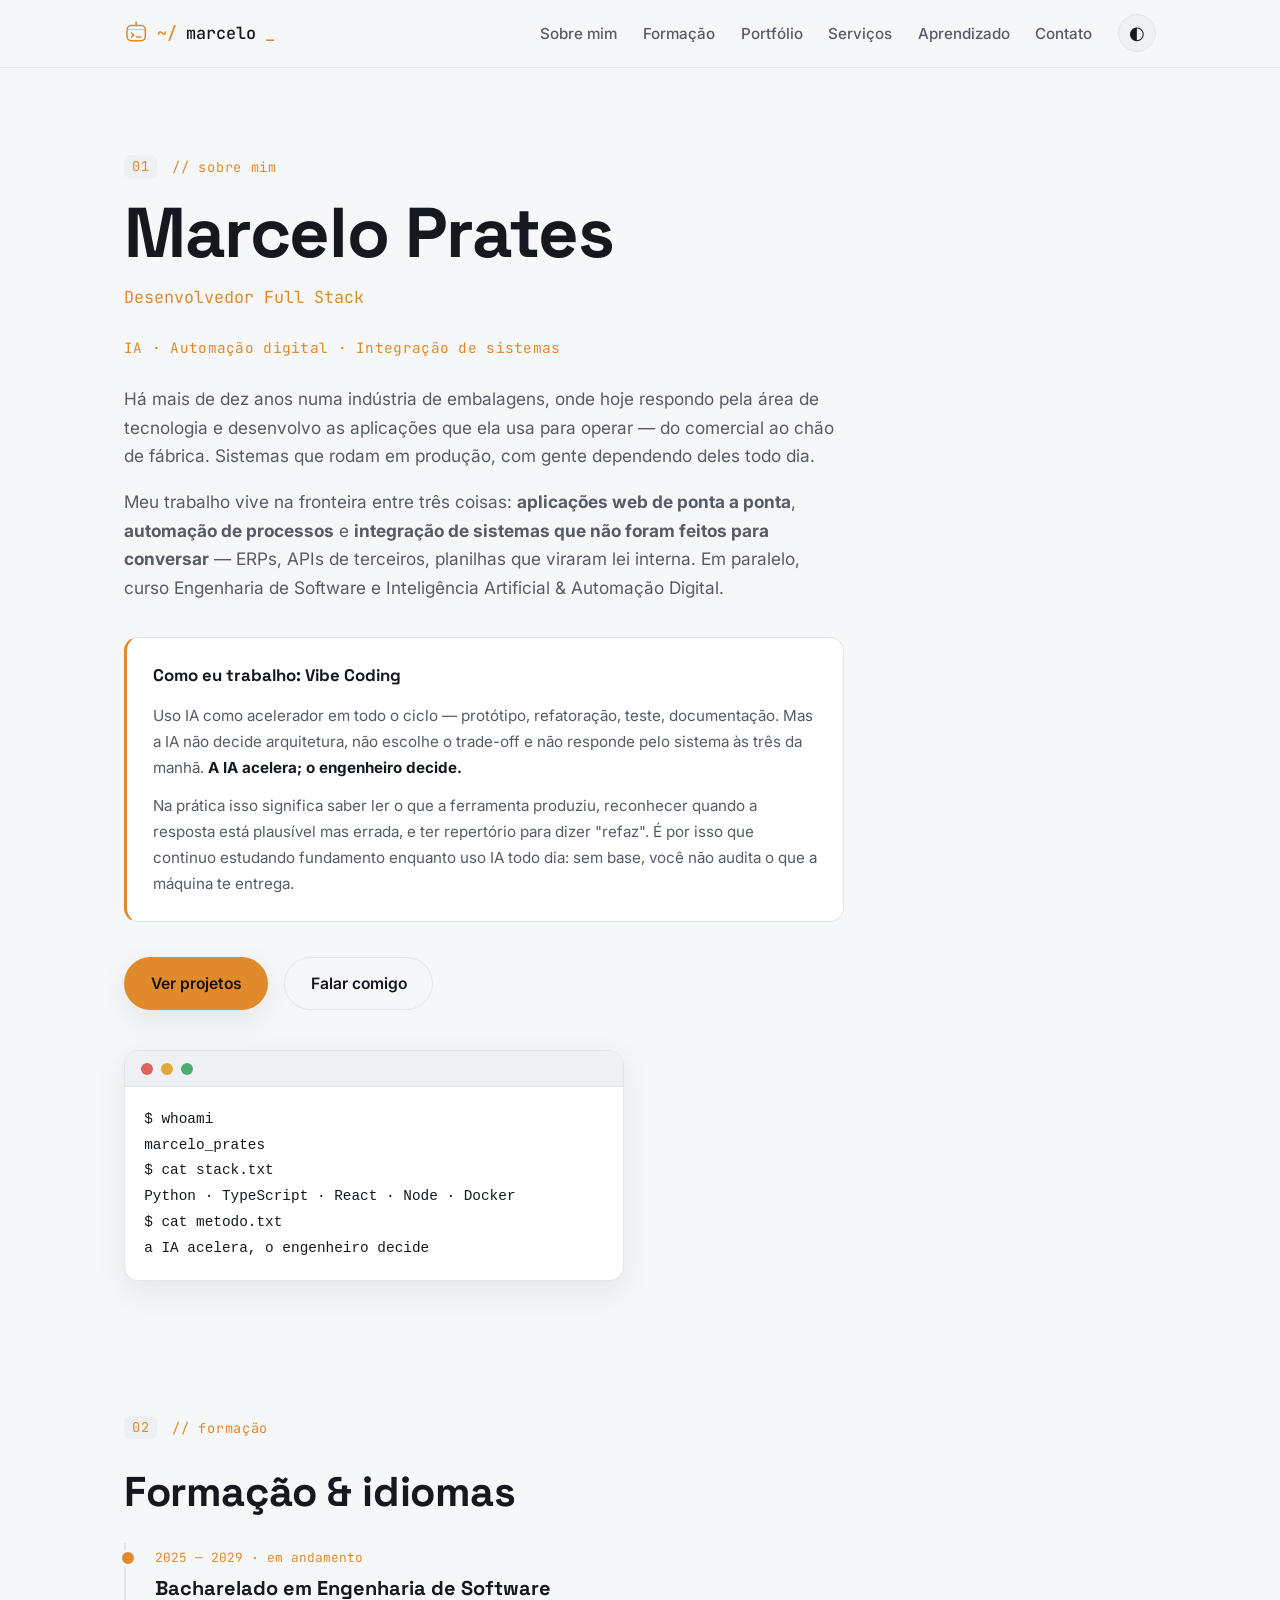
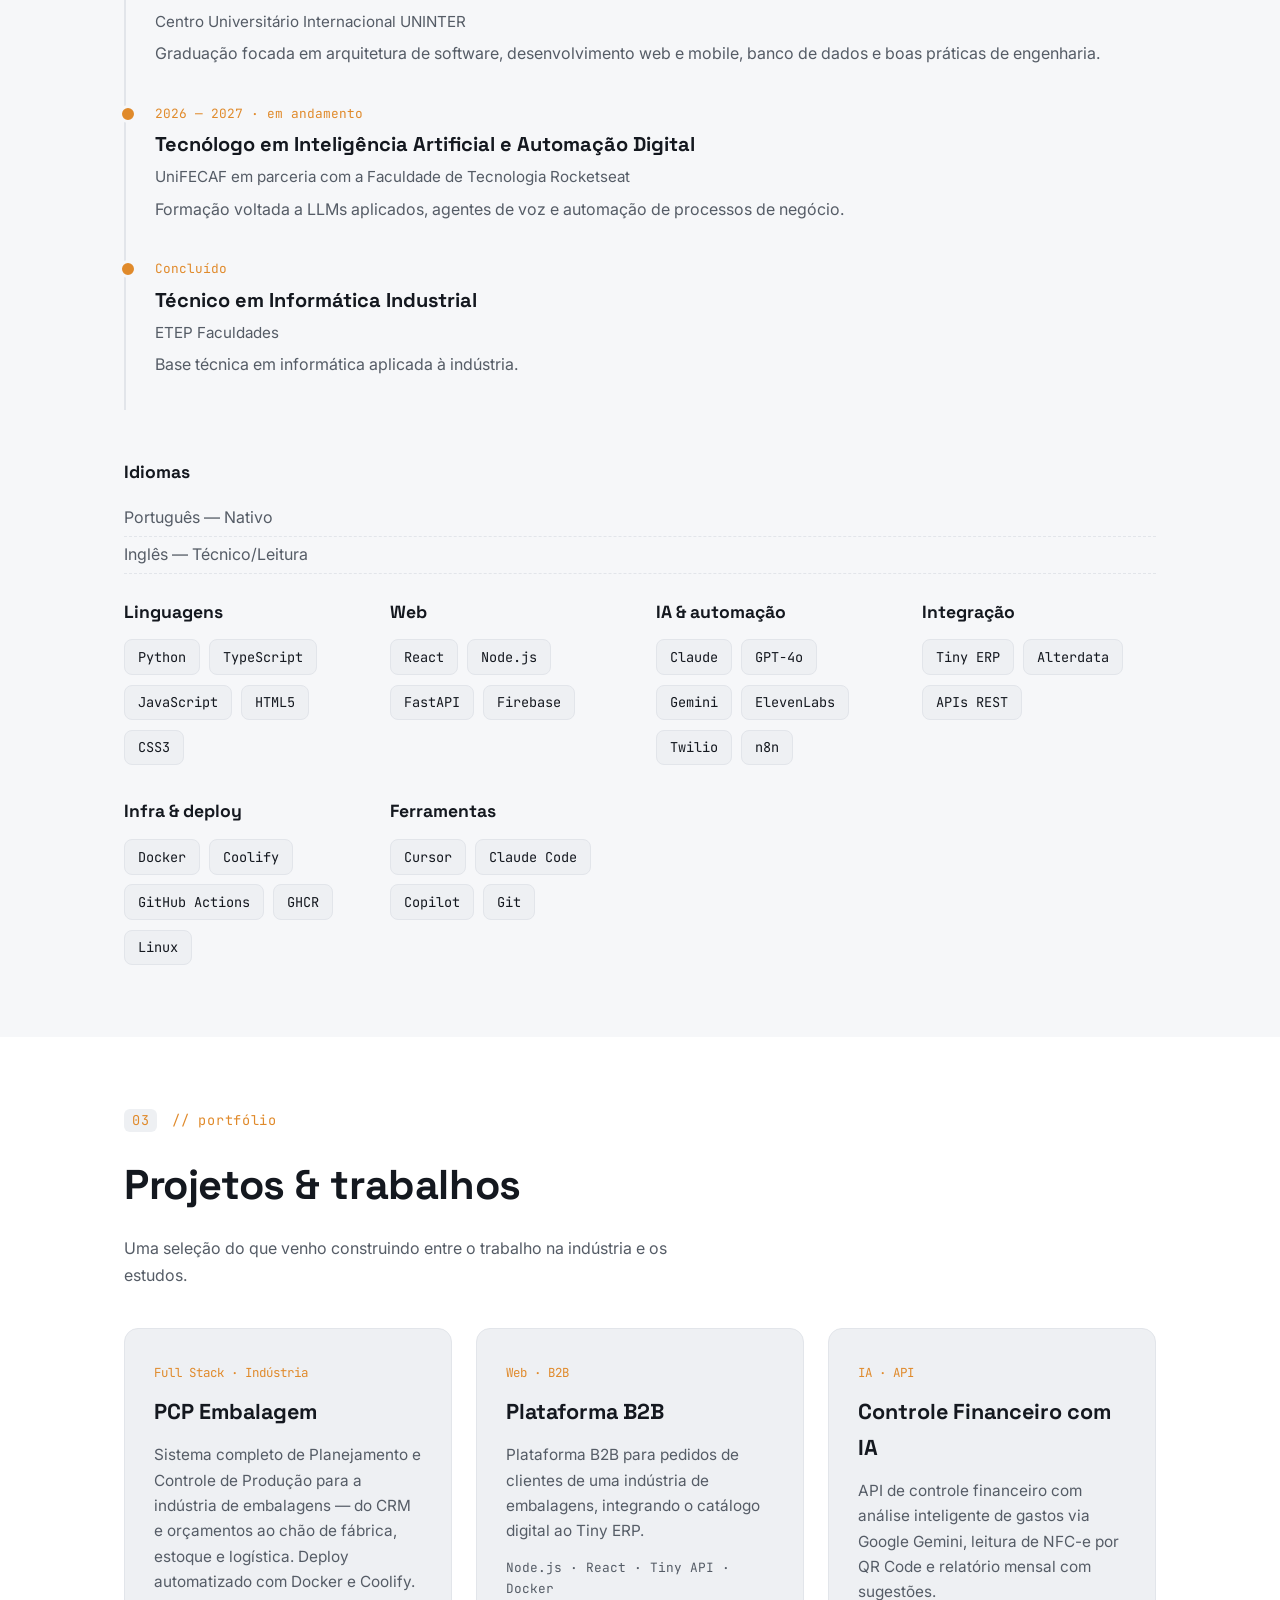
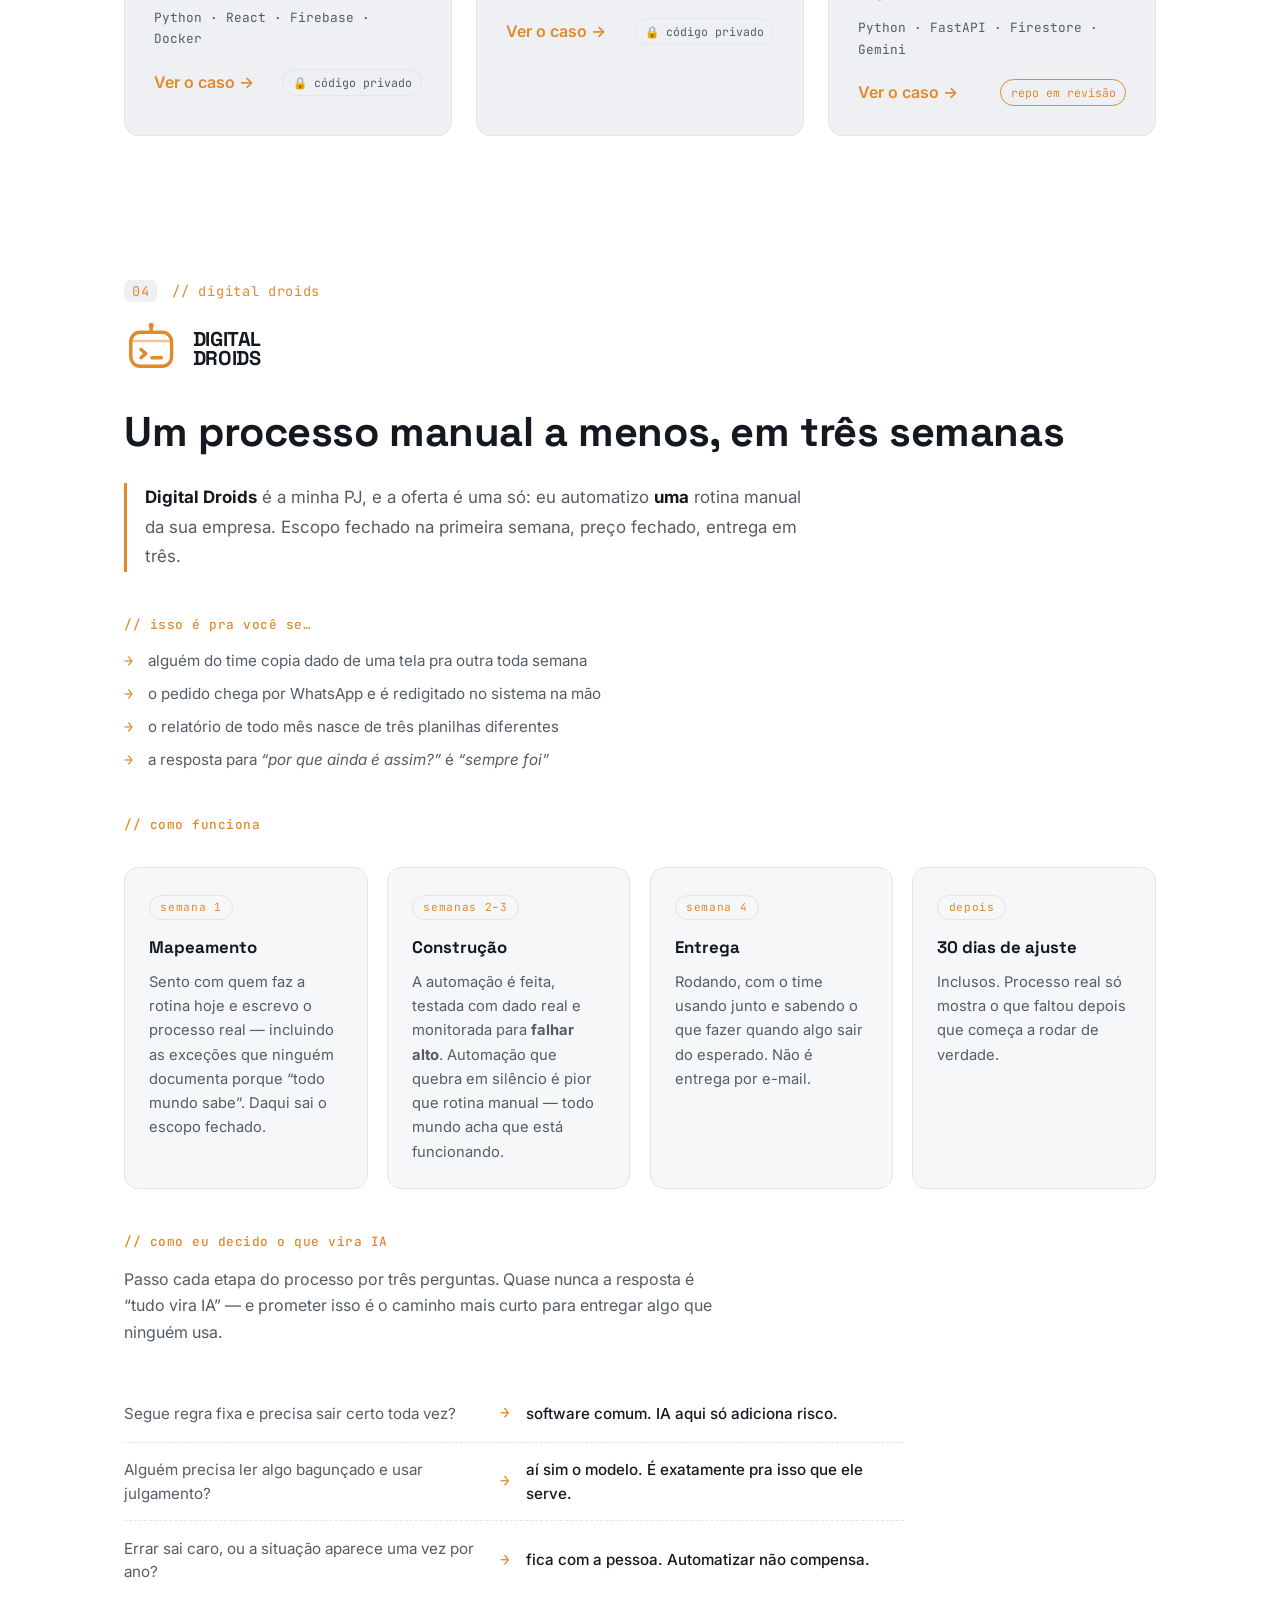
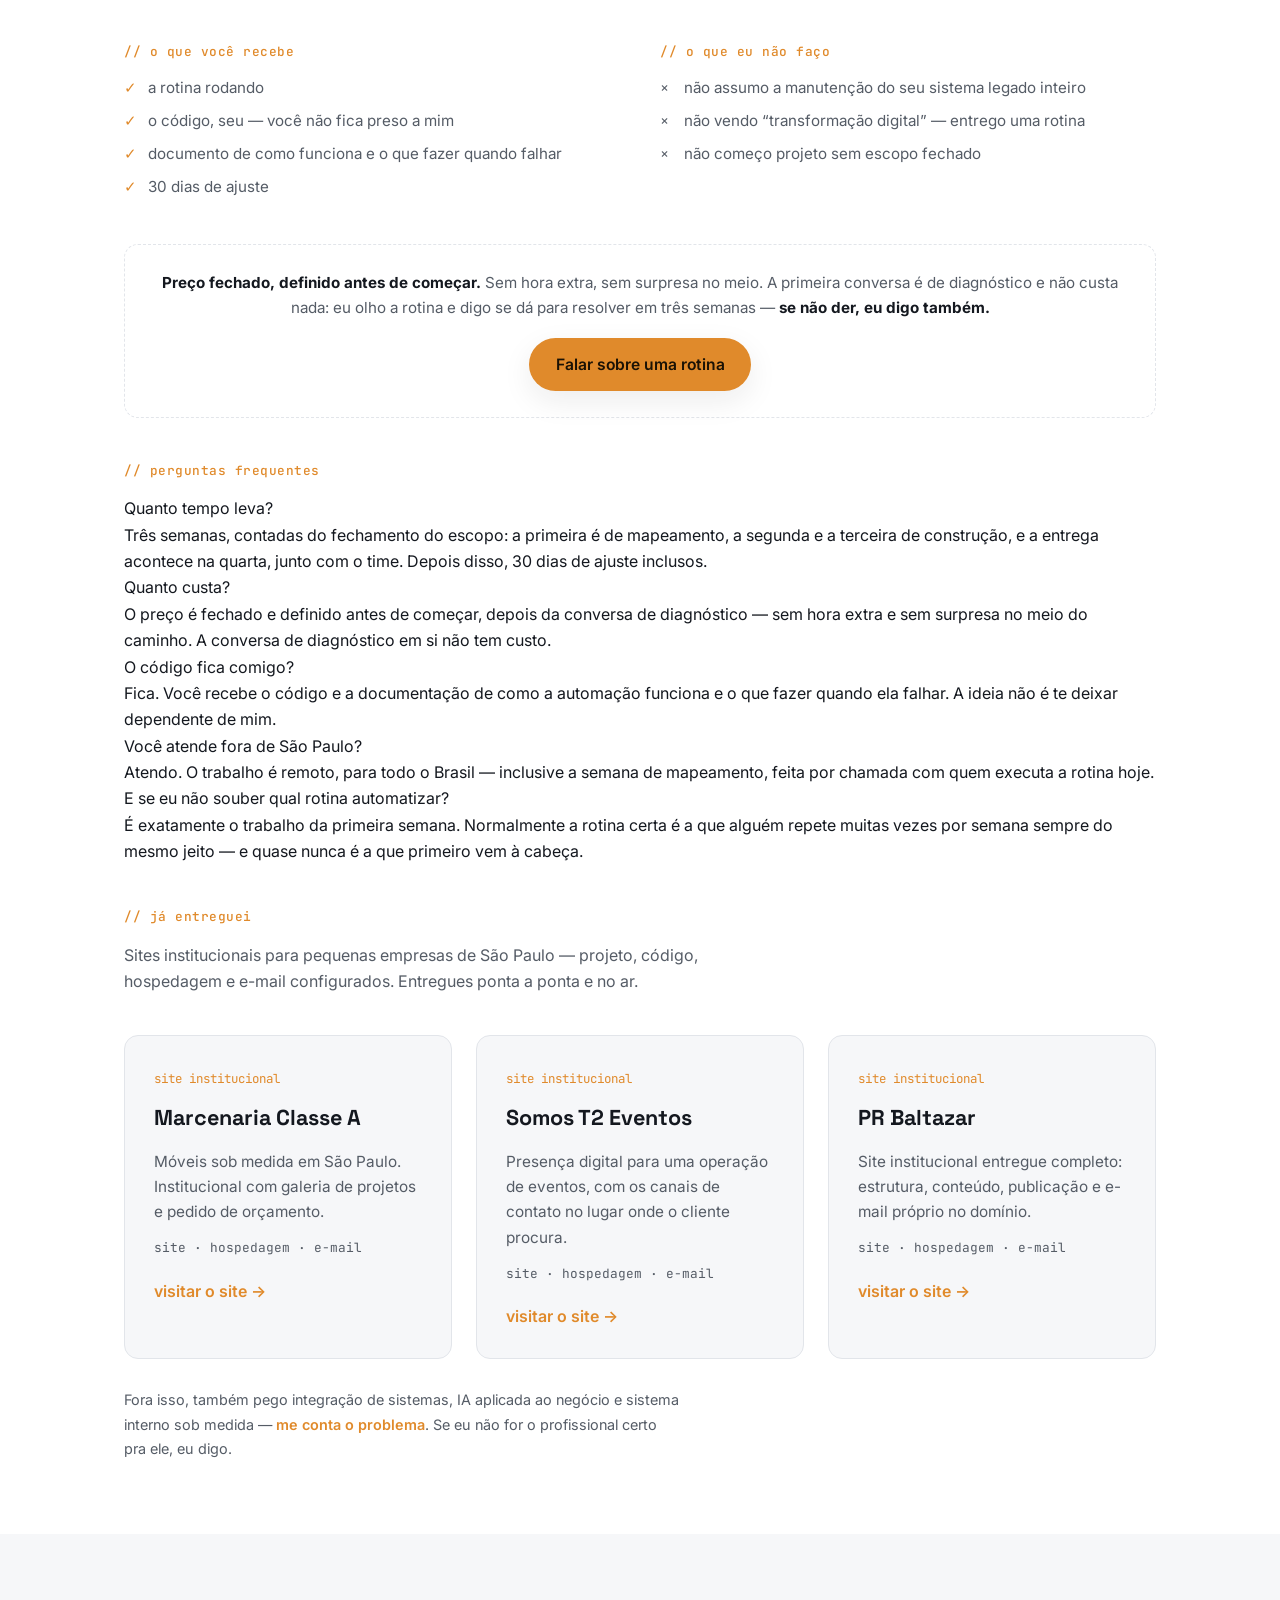
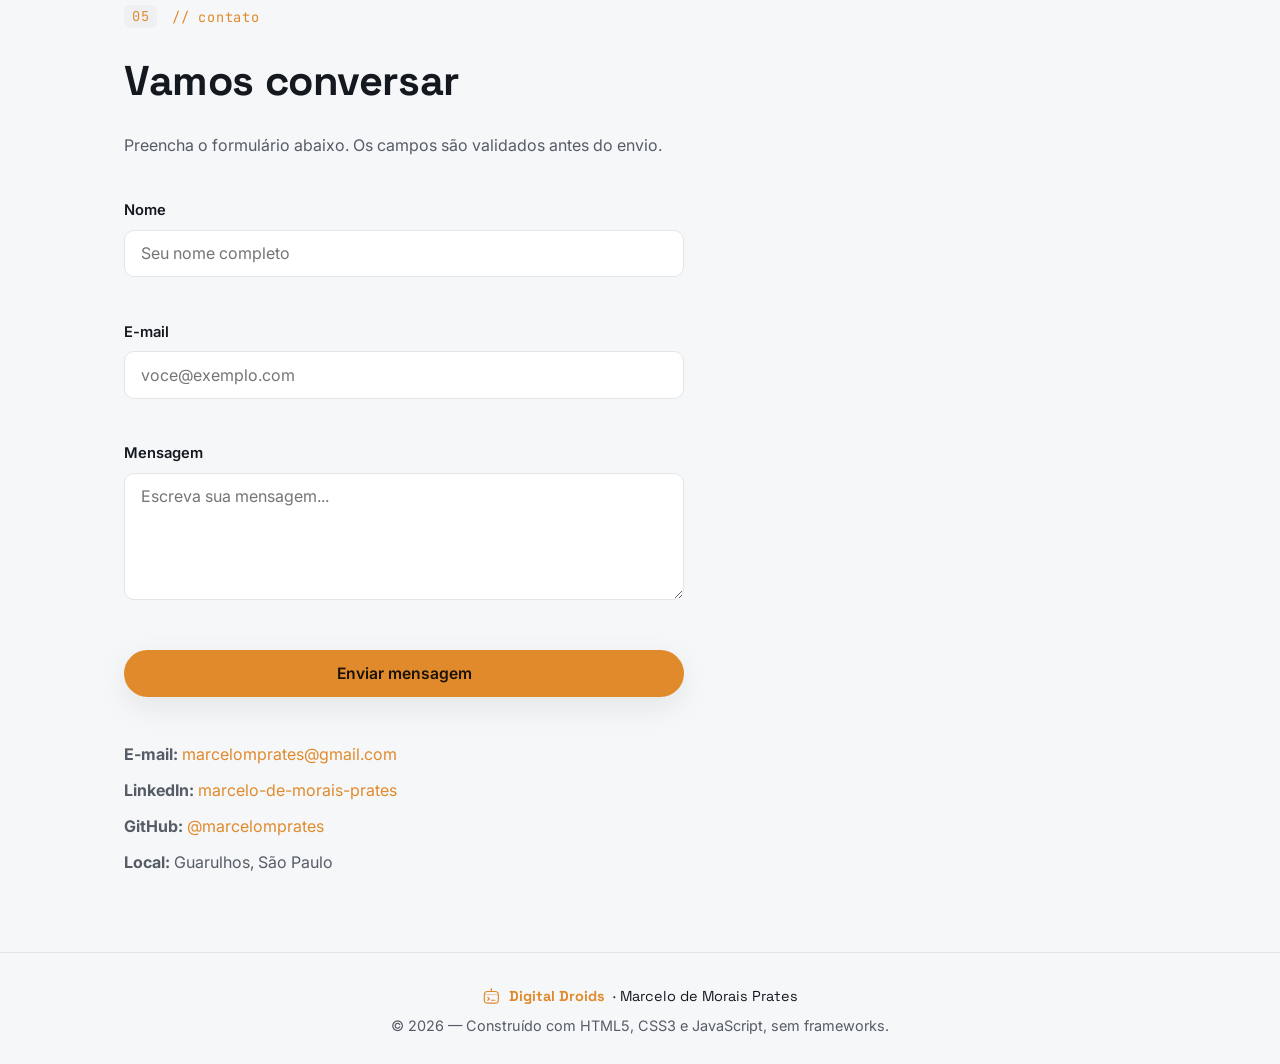
==== index.html @ 31e0f70a "chore: atualiza paginas derivadas [skip ci]" ====
<!DOCTYPE html>
<!--
  Portfólio Pessoal - Marcelo Prates
  Atividade Prática - Fundamentos da Programação Web (UNINTER)
  HTML5 semântico, CSS3 puro e JavaScript (sem frameworks)
-->
<html lang="pt-BR">
<head>
  <meta charset="UTF-8">
  <!-- Viewport para responsividade (mobile first) -->
  <meta name="viewport" content="width=device-width, initial-scale=1.0">
  <meta name="description" content="Marcelo Prates — Desenvolvedor Full Stack focado em IA, automação digital e integração de sistemas. Portfólio, estudos de caso e serviços Digital Droids.">
  <title>Marcelo Prates | Desenvolvedor Full Stack</title>

  <!-- OpenGraph: como o link aparece quando compartilhado -->
  <meta property="og:type" content="website">
  <meta property="og:url" content="https://marcelomprates.github.io/">
  <meta property="og:title" content="Marcelo Prates | Desenvolvedor Full Stack">
  <meta property="og:description" content="Desenvolvedor Full Stack focado em IA, automação digital e integração de sistemas. Projetos em produção numa indústria de embalagens e serviços sob demanda pela Digital Droids.">
  <meta property="og:locale" content="pt_BR">
  <meta property="og:image" content="https://marcelomprates.github.io/og-image.png">
  <meta property="og:image:width" content="1200">
  <meta property="og:image:height" content="630">
  <meta property="og:image:alt" content="Digital Droids — Marcelo Prates, Desenvolvedor Full Stack">
  <meta name="twitter:card" content="summary_large_image">

  <link rel="canonical" href="https://marcelomprates.github.io/">
  <!-- Ícones como arquivos reais na raiz: o SVG serve navegador moderno, o .ico
       cobre o pedido automático de /favicon.ico, e o apple-touch-icon é o que o
       iOS usa quando alguém salva o site na tela de início. -->
  <link rel="icon" href="favicon.svg" type="image/svg+xml">
  <link rel="icon" href="favicon.ico" sizes="32x32">
  <link rel="apple-touch-icon" href="apple-touch-icon.png">

  <!-- Fontes do Google: display, corpo e monoespaçada (carregadas no navegador do visitante) -->
  <link rel="preconnect" href="https://fonts.googleapis.com">
  <link rel="preconnect" href="https://fonts.gstatic.com" crossorigin>
  <link href="https://fonts.googleapis.com/css2?family=Space+Grotesk:wght@400;500;700&amp;family=Inter:wght@400;500;600&amp;family=JetBrains+Mono:wght@400;500&amp;display=swap" rel="stylesheet">

  <!-- Folha de estilo externa -->
  <link rel="stylesheet" href="estilo.css">

  <!-- Aplica o tema salvo ANTES da primeira pintura. Sem isso, quem escolheu
       "claro" com o SO em escuro veria um flash escuro até o script.js rodar.
       Precisa ficar aqui no <head>, síncrono e antes do CSS renderizar. -->
  <script>
    (function () {
      try {
        var t = localStorage.getItem('tema');
        if (t === 'dark' || t === 'light') {
          document.documentElement.setAttribute('data-theme', t);
        }
      } catch (e) { /* localStorage bloqueado: cai no padrão do sistema */ }
    })();
  </script>


  <!-- Dados estruturados: diz ao Google e ao LinkedIn que esta página é uma
       PESSOA, não um site genérico. Resolve o "No author found" do inspector.
       Só afirmações verificáveis aqui — nada de título ou formação inflada. -->
  <script type="application/ld+json">
  {
    "@context": "https://schema.org",
    "@graph": [
      {
        "@type": "Person",
        "@id": "https://marcelomprates.github.io/#marcelo",
        "name": "Marcelo de Morais Prates",
        "alternateName": "Marcelo Prates",
        "jobTitle": "Desenvolvedor Full Stack",
        "email": "marcelomprates@gmail.com",
        "url": "https://marcelomprates.github.io/",
        "image": "https://marcelomprates.github.io/og-image.png",
        "address": {
          "@type": "PostalAddress",
          "addressLocality": "Guarulhos",
          "addressRegion": "SP",
          "addressCountry": "BR"
        },
        "knowsAbout": [
          "Desenvolvimento full stack",
          "Integração de sistemas",
          "Automação de processos",
          "Inteligência artificial aplicada",
          "Python", "TypeScript", "JavaScript", "React", "Node.js", "Docker"
        ],
        "alumniOf": {
          "@type": "EducationalOrganization",
          "name": "ETEP Faculdades"
        },
        "sameAs": [
          "https://www.linkedin.com/in/marcelo-de-morais-prates",
          "https://github.com/marcelomprates"
        ],
        "worksFor": { "@id": "https://marcelomprates.github.io/#digitaldroids" }
      },
      {
        "@type": "Organization",
        "@id": "https://marcelomprates.github.io/#digitaldroids",
        "name": "Digital Droids",
        "url": "https://marcelomprates.github.io/",
        "logo": "https://marcelomprates.github.io/droid.svg",
        "founder": { "@id": "https://marcelomprates.github.io/#marcelo" },
        "description": "Desenvolvimento, automação e integração de sistemas.",
        "makesOffer": {
          "@type": "Offer",
          "itemOffered": {
            "@type": "Service",
            "name": "Automação de uma rotina manual",
            "serviceType": "Automação de processos",
            "description": "Automação de uma rotina manual da empresa, com escopo fechado na primeira semana e entrega em três semanas, mais 30 dias de ajuste inclusos. O cliente recebe o código e a documentação.",
            "provider": { "@id": "https://marcelomprates.github.io/#digitaldroids" },
            "areaServed": { "@type": "Country", "name": "Brasil" },
            "availableChannel": {
              "@type": "ServiceChannel",
              "serviceUrl": "https://marcelomprates.github.io/#contato"
            }
          }
        }
      },
      {
        "@type": "WebSite",
        "url": "https://marcelomprates.github.io/",
        "name": "Marcelo Prates | Desenvolvedor Full Stack",
        "inLanguage": "pt-BR",
        "dateModified": "2026-08-26",
        "publisher": { "@id": "https://marcelomprates.github.io/#marcelo" }
      },
      {
        "@type": "FAQPage",
        "@id": "https://marcelomprates.github.io/#faq",
        "inLanguage": "pt-BR",
        "mainEntity": [
          {
            "@type": "Question",
            "name": "Quanto tempo leva?",
            "acceptedAnswer": {
              "@type": "Answer",
              "text": "Três semanas, contadas do fechamento do escopo: a primeira é de mapeamento, a segunda e a terceira de construção, e a entrega acontece na quarta, junto com o time. Depois disso, 30 dias de ajuste inclusos."
            }
          },
          {
            "@type": "Question",
            "name": "Quanto custa?",
            "acceptedAnswer": {
              "@type": "Answer",
              "text": "O preço é fechado e definido antes de começar, depois da conversa de diagnóstico — sem hora extra e sem surpresa no meio do caminho. A conversa de diagnóstico em si não tem custo."
            }
          },
          {
            "@type": "Question",
            "name": "O código fica comigo?",
            "acceptedAnswer": {
              "@type": "Answer",
              "text": "Fica. Você recebe o código e a documentação de como a automação funciona e o que fazer quando ela falhar. A ideia não é te deixar dependente de mim."
            }
          },
          {
            "@type": "Question",
            "name": "Você atende fora de São Paulo?",
            "acceptedAnswer": {
              "@type": "Answer",
              "text": "Atendo. O trabalho é remoto, para todo o Brasil — inclusive a semana de mapeamento, feita por chamada com quem executa a rotina hoje."
            }
          },
          {
            "@type": "Question",
            "name": "E se eu não souber qual rotina automatizar?",
            "acceptedAnswer": {
              "@type": "Answer",
              "text": "É exatamente o trabalho da primeira semana. Normalmente a rotina certa é a que alguém repete muitas vezes por semana sempre do mesmo jeito — e quase nunca é a que primeiro vem à cabeça."
            }
          }
        ]
      }
    ]
  }
  </script>
</head>

<body>
  <!-- ============================ CABEÇALHO / MENU FIXO ============================ -->
  <!-- O menu fica fixo no topo e é visível em todas as seções da página -->
  <header class="cabecalho" id="topo">
    <nav class="nav" aria-label="Navegação principal">
      <a href="#topo" class="nav__logo">
        <svg class="droid" viewBox="0 0 32 32" fill="none" aria-hidden="true">
          <path d="M16 3.4v2.6" stroke="currentColor" stroke-width="2" stroke-linecap="round"/>
          <circle cx="16" cy="2" r="1.5" fill="currentColor"/>
          <rect x="4" y="6" width="24" height="20" rx="5.5" stroke="currentColor" stroke-width="2"/>
          <path d="M4.6 11.2h22.8" stroke="currentColor" stroke-width="1.4" opacity=".5"/>
          <path d="M10 16.2l2.8 2.4-2.8 2.4" stroke="currentColor" stroke-width="2" stroke-linecap="round" stroke-linejoin="round"/>
          <path class="droid__cursor" d="M16.4 21h5.6" stroke="currentColor" stroke-width="2" stroke-linecap="round"/>
        </svg>
        <span class="nav__prompt">~/</span>marcelo<span class="nav__cursor">_</span>
      </a>

      <!-- Botão hamburguer: aparece apenas no mobile, controlado por JavaScript -->
      <button class="nav__toggle" id="navToggle" aria-label="Abrir menu" aria-expanded="false">
        <span></span><span></span><span></span>
      </button>

      <ul class="nav__lista" id="navLista">
        <li><a href="#sobre" class="nav__link">Sobre mim</a></li>
        <li><a href="#formacao" class="nav__link">Formação</a></li>
        <li><a href="#portfolio" class="nav__link">Portfólio</a></li>
        <li><a href="#servicos" class="nav__link">Serviços</a></li>
        <li><a href="aprendizado.html" class="nav__link">Aprendizado</a></li>
        <li><a href="#contato" class="nav__link">Contato</a></li>
        <!-- Botão de alternância de tema claro/escuro -->
        <li>
          <button class="tema" id="botaoTema" aria-label="Alternar tema claro e escuro">
            <span class="tema__icone" id="iconeTema">◐</span>
          </button>
        </li>
      </ul>
    </nav>
  </header>

  <main>
    <!-- ============================ HERO / SOBRE MIM ============================ -->
    <section class="hero" id="sobre">
      <div class="hero__interno">
        <p class="eyebrow"><span class="eyebrow__num">01</span> // sobre mim</p>
        <h1 class="hero__titulo">
          Marcelo Prates
        </h1>
        <p class="hero__papel">Desenvolvedor Full Stack</p>
        <p class="hero__sub">IA · Automação digital · Integração de sistemas</p>

        <p class="hero__texto">
          Há mais de dez anos numa indústria de embalagens, onde hoje respondo pela área de
          tecnologia e desenvolvo as aplicações que ela usa para operar — do comercial ao
          chão de fábrica. Sistemas que rodam em produção, com gente dependendo deles
          todo dia.
        </p>

        <p class="hero__texto">
          Meu trabalho vive na fronteira entre três coisas: <strong>aplicações web de ponta
          a ponta</strong>, <strong>automação de processos</strong> e <strong>integração de
          sistemas que não foram feitos para conversar</strong> — ERPs, APIs de terceiros,
          planilhas que viraram lei interna. Em paralelo, curso Engenharia de Software e
          Inteligência Artificial &amp; Automação Digital.
        </p>

        <!-- Vibe Coding: método explicado, não afirmado como cargo -->
        <div class="metodo">
          <h2 class="metodo__titulo">Como eu trabalho: Vibe Coding</h2>
          <p class="metodo__texto">
            Uso IA como acelerador em todo o ciclo — protótipo, refatoração, teste,
            documentação. Mas a IA não decide arquitetura, não escolhe o trade-off e não
            responde pelo sistema às três da manhã. <strong>A IA acelera; o engenheiro
            decide.</strong>
          </p>
          <p class="metodo__texto">
            Na prática isso significa saber ler o que a ferramenta produziu, reconhecer
            quando a resposta está plausível mas errada, e ter repertório para dizer
            "refaz". É por isso que continuo estudando fundamento enquanto uso IA todo
            dia: sem base, você não audita o que a máquina te entrega.
          </p>
        </div>

        <div class="hero__acoes">
          <a href="#portfolio" class="btn btn--primario">Ver projetos</a>
          <a href="#contato" class="btn btn--secundario">Falar comigo</a>
        </div>

        <!-- "Cartão de terminal" — elemento de assinatura que reforça a identidade de dev -->
        <div class="terminal" aria-hidden="true">
          <div class="terminal__barra">
            <span></span><span></span><span></span>
          </div>
          <pre class="terminal__corpo"><code>$ whoami
marcelo_prates
$ cat stack.txt
Python · TypeScript · React · Node · Docker
$ cat metodo.txt
a IA acelera, o engenheiro decide</code></pre>
        </div>
      </div>
    </section>

    <!-- ============================ FORMAÇÃO ============================ -->
    <section class="secao" id="formacao">
      <div class="secao__interno">
        <p class="eyebrow"><span class="eyebrow__num">02</span> // formação</p>
        <h2 class="secao__titulo">Formação &amp; idiomas</h2>

        <!-- Linha do tempo de formação acadêmica -->
        <ol class="timeline">
          <li class="timeline__item">
            <span class="timeline__periodo">2025 — 2029 · em andamento</span>
            <h3 class="timeline__cargo">Bacharelado em Engenharia de Software</h3>
            <p class="timeline__local">Centro Universitário Internacional UNINTER</p>
            <p class="timeline__desc">
              Graduação focada em arquitetura de software, desenvolvimento web e mobile,
              banco de dados e boas práticas de engenharia.
            </p>
          </li>
          <li class="timeline__item">
            <span class="timeline__periodo">2026 — 2027 · em andamento</span>
            <h3 class="timeline__cargo">Tecnólogo em Inteligência Artificial e Automação Digital</h3>
            <p class="timeline__local">UniFECAF em parceria com a Faculdade de Tecnologia Rocketseat</p>
            <p class="timeline__desc">
              Formação voltada a LLMs aplicados, agentes de voz e automação de
              processos de negócio.
            </p>
          </li>
          <li class="timeline__item">
            <span class="timeline__periodo">Concluído</span>
            <h3 class="timeline__cargo">Técnico em Informática Industrial</h3>
            <p class="timeline__local">ETEP Faculdades</p>
            <p class="timeline__desc">
              Base técnica em informática aplicada à indústria.
            </p>
          </li>
        </ol>

        <!-- Idiomas e competências -->
        <div class="grade-skills">
          <div class="skill-bloco">
            <h3 class="skill-bloco__titulo">Idiomas</h3>
            <ul class="lista-simples">
              <li>Português — Nativo</li>
              <li>Inglês — Técnico/Leitura</li>
            </ul>
          </div>
        </div>

        <!-- Stack agrupada por finalidade: diz mais que uma lista solta de nomes -->
        <div class="grade-skills grade-skills--stack">
          <div class="skill-bloco">
            <h3 class="skill-bloco__titulo">Linguagens</h3>
            <ul class="tags">
              <li>Python</li>
              <li>TypeScript</li>
              <li>JavaScript</li>
              <li>HTML5</li>
              <li>CSS3</li>
            </ul>
          </div>
          <div class="skill-bloco">
            <h3 class="skill-bloco__titulo">Web</h3>
            <ul class="tags">
              <li>React</li>
              <li>Node.js</li>
              <li>FastAPI</li>
              <li>Firebase</li>
            </ul>
          </div>
          <div class="skill-bloco">
            <h3 class="skill-bloco__titulo">IA &amp; automação</h3>
            <ul class="tags">
              <li>Claude</li>
              <li>GPT-4o</li>
              <li>Gemini</li>
              <li>ElevenLabs</li>
              <li>Twilio</li>
              <li>n8n</li>
            </ul>
          </div>
          <div class="skill-bloco">
            <h3 class="skill-bloco__titulo">Integração</h3>
            <ul class="tags">
              <li>Tiny ERP</li>
              <li>Alterdata</li>
              <li>APIs REST</li>
            </ul>
          </div>
          <div class="skill-bloco">
            <h3 class="skill-bloco__titulo">Infra &amp; deploy</h3>
            <ul class="tags">
              <li>Docker</li>
              <li>Coolify</li>
              <li>GitHub Actions</li>
              <li>GHCR</li>
              <li>Linux</li>
            </ul>
          </div>
          <div class="skill-bloco">
            <h3 class="skill-bloco__titulo">Ferramentas</h3>
            <ul class="tags">
              <li>Cursor</li>
              <li>Claude Code</li>
              <li>Copilot</li>
              <li>Git</li>
            </ul>
          </div>
        </div>
      </div>
    </section>

    <!-- ============================ PORTFÓLIO ============================ -->
    <section class="secao secao--alt" id="portfolio">
      <div class="secao__interno">
        <p class="eyebrow"><span class="eyebrow__num">03</span> // portfólio</p>
        <h2 class="secao__titulo">Projetos &amp; trabalhos</h2>
        <p class="secao__intro">
          Uma seleção do que venho construindo entre o trabalho na indústria e os estudos.
        </p>

        <!-- Grade de cards de projetos -->
        <div class="projetos">
          <article class="projeto">
            <div class="projeto__topo">
              <span class="projeto__tag">Full Stack · Indústria</span>
            </div>
            <h3 class="projeto__titulo">PCP Embalagem</h3>
            <p class="projeto__desc">
              Sistema completo de Planejamento e Controle de Produção para a indústria de
              embalagens — do CRM e orçamentos ao chão de fábrica, estoque e logística.
              Deploy automatizado com Docker e Coolify.
            </p>
            <p class="projeto__stack">Python · React · Firebase · Docker</p>
            <div class="projeto__rodape">
              <a href="caso-pcp.html" class="projeto__link">Ver o caso →</a>
              <span class="projeto__selo" title="Código proprietário do empregador">🔒 código privado</span>
            </div>
          </article>

          <article class="projeto">
            <div class="projeto__topo">
              <span class="projeto__tag">Web · B2B</span>
            </div>
            <h3 class="projeto__titulo">Plataforma B2B</h3>
            <p class="projeto__desc">
              Plataforma B2B para pedidos de clientes de uma indústria de embalagens,
              integrando o catálogo digital ao Tiny ERP.
            </p>
            <p class="projeto__stack">Node.js · React · Tiny API · Docker</p>
            <div class="projeto__rodape">
              <a href="caso-b2b.html" class="projeto__link">Ver o caso →</a>
              <span class="projeto__selo" title="Código proprietário do empregador">🔒 código privado</span>
            </div>
          </article>

          <article class="projeto">
            <div class="projeto__topo">
              <span class="projeto__tag">IA · API</span>
            </div>
            <h3 class="projeto__titulo">Controle Financeiro com IA</h3>
            <p class="projeto__desc">
              API de controle financeiro com análise inteligente de gastos via Google
              Gemini, leitura de NFC-e por QR Code e relatório mensal com sugestões.
            </p>
            <p class="projeto__stack">Python · FastAPI · Firestore · Gemini</p>
            <div class="projeto__rodape">
              <a href="caso-financeiro.html" class="projeto__link">Ver o caso →</a>
              <!-- TODO Marcelo: depois de abrir o repo, trocar o href abaixo pela URL real
                   e remover este comentário. Antes de abrir, revisar TODO o histórico de
                   commits em busca de chave da Gemini / credencial do Firebase. -->
              <span class="projeto__selo projeto__selo--breve">repo em revisão</span>
            </div>
          </article>
        </div>
      </div>
    </section>

    <!-- ============================ DIGITAL DROIDS / PJ ============================ -->
    <!-- Seção comercial: aqui quem fala é a PJ, não o profissional CLT -->
    <section class="secao secao--pj" id="servicos">
      <div class="secao__interno">
        <p class="eyebrow"><span class="eyebrow__num">04</span> // digital droids</p>

        <!-- Assinatura da marca: a marca aparece inteira uma vez, aqui -->
        <div class="pj-marca">
          <svg class="droid droid--marca" viewBox="0 0 32 32" fill="none" aria-hidden="true">
            <path d="M16 3.4v2.6" stroke="currentColor" stroke-width="2" stroke-linecap="round"/>
            <circle cx="16" cy="2" r="1.5" fill="currentColor"/>
            <rect x="4" y="6" width="24" height="20" rx="5.5" stroke="currentColor" stroke-width="2"/>
            <path d="M4.6 11.2h22.8" stroke="currentColor" stroke-width="1.4" opacity=".5"/>
            <path d="M10 16.2l2.8 2.4-2.8 2.4" stroke="currentColor" stroke-width="2" stroke-linecap="round" stroke-linejoin="round"/>
            <path class="droid__cursor" d="M16.4 21h5.6" stroke="currentColor" stroke-width="2" stroke-linecap="round"/>
          </svg>
          <span class="pj-marca__nome">Digital<br>Droids</span>
        </div>

        <h2 class="secao__titulo">Um processo manual a menos, em três semanas</h2>

        <!-- Oferta ÚNICA e fechada. Substituiu quatro blocos genéricos de serviço:
             cardápio sem preço obriga o visitante a descobrir sozinho qual item é
             o problema dele, quanto custa e quanto demora — quatro degraus antes
             do primeiro contato. Aqui sobra um degrau só. -->
        <p class="oferta">
          <strong>Digital Droids</strong> é a minha PJ, e a oferta é uma só:
          eu automatizo <strong>uma</strong> rotina manual da sua empresa.
          Escopo fechado na primeira semana, preço fechado, entrega em três.
        </p>

        <h3 class="pj-sub">// isso é pra você se…</h3>
        <ul class="sinais">
          <li>alguém do time copia dado de uma tela pra outra toda semana</li>
          <li>o pedido chega por WhatsApp e é redigitado no sistema na mão</li>
          <li>o relatório de todo mês nasce de três planilhas diferentes</li>
          <li>a resposta para <em>“por que ainda é assim?”</em> é <em>“sempre foi”</em></li>
        </ul>

        <h3 class="pj-sub">// como funciona</h3>
        <div class="servicos etapas">
          <article class="servico">
            <span class="etapa__num">semana 1</span>
            <h4 class="servico__titulo">Mapeamento</h4>
            <p class="servico__desc">
              Sento com quem faz a rotina hoje e escrevo o processo real — incluindo as
              exceções que ninguém documenta porque “todo mundo sabe”. Daqui sai o
              escopo fechado.
            </p>
          </article>

          <article class="servico">
            <span class="etapa__num">semanas 2–3</span>
            <h4 class="servico__titulo">Construção</h4>
            <p class="servico__desc">
              A automação é feita, testada com dado real e monitorada para
              <strong>falhar alto</strong>. Automação que quebra em silêncio é pior que
              rotina manual — todo mundo acha que está funcionando.
            </p>
          </article>

          <article class="servico">
            <span class="etapa__num">semana 4</span>
            <h4 class="servico__titulo">Entrega</h4>
            <p class="servico__desc">
              Rodando, com o time usando junto e sabendo o que fazer quando algo sair
              do esperado. Não é entrega por e-mail.
            </p>
          </article>

          <article class="servico">
            <span class="etapa__num">depois</span>
            <h4 class="servico__titulo">30 dias de ajuste</h4>
            <p class="servico__desc">
              Inclusos. Processo real só mostra o que faltou depois que começa a rodar
              de verdade.
            </p>
          </article>
        </div>

        <!-- Os três filtros. Mostram o CRITÉRIO, não a ferramenta: é o que
             separa "uso IA" de saber onde ela não deve entrar. Ancora o Vibe
             Coding em algo verificável em vez de slogan. -->
        <h3 class="pj-sub">// como eu decido o que vira IA</h3>
        <p class="secao__intro">
          Passo cada etapa do processo por três perguntas. Quase nunca a resposta
          é “tudo vira IA” — e prometer isso é o caminho mais curto para entregar
          algo que ninguém usa.
        </p>
        <ul class="filtros">
          <li class="filtro">
            <span class="filtro__cond">Segue regra fixa e precisa sair certo toda vez?</span>
            <span class="filtro__seta" aria-hidden="true">→</span>
            <span class="filtro__dest">software comum. IA aqui só adiciona risco.</span>
          </li>
          <li class="filtro">
            <span class="filtro__cond">Alguém precisa ler algo bagunçado e usar julgamento?</span>
            <span class="filtro__seta" aria-hidden="true">→</span>
            <span class="filtro__dest">aí sim o modelo. É exatamente pra isso que ele serve.</span>
          </li>
          <li class="filtro">
            <span class="filtro__cond">Errar sai caro, ou a situação aparece uma vez por ano?</span>
            <span class="filtro__seta" aria-hidden="true">→</span>
            <span class="filtro__dest">fica com a pessoa. Automatizar não compensa.</span>
          </li>
        </ul>

        <div class="pj-colunas">
          <div>
            <h3 class="pj-sub">// o que você recebe</h3>
            <ul class="sinais sinais--ok">
              <li>a rotina rodando</li>
              <li>o código, seu — você não fica preso a mim</li>
              <li>documento de como funciona e o que fazer quando falhar</li>
              <li>30 dias de ajuste</li>
            </ul>
          </div>
          <div>
            <h3 class="pj-sub">// o que eu não faço</h3>
            <ul class="sinais sinais--nao">
              <li>não assumo a manutenção do seu sistema legado inteiro</li>
              <li>não vendo “transformação digital” — entrego uma rotina</li>
              <li>não começo projeto sem escopo fechado</li>
            </ul>
          </div>
        </div>

        <!-- Sem número público: quem assume o papel do preço é a previsibilidade
             ("fechado, antes de começar") + o primeiro passo sem custo. -->
        <div class="pj-cta">
          <p class="pj-cta__texto">
            <strong>Preço fechado, definido antes de começar.</strong> Sem hora extra,
            sem surpresa no meio. A primeira conversa é de diagnóstico e não custa nada:
            eu olho a rotina e digo se dá para resolver em três semanas —
            <strong>se não der, eu digo também.</strong>
          </p>
          <a href="#contato" class="btn btn--primario">Falar sobre uma rotina</a>
        </div>

        <!-- Perguntas frequentes. Existem por dois motivos e os dois contam:
             respondem a objeção real de quem está decidindo, e são o formato
             que buscador e assistente de IA conseguem citar — pergunta curta,
             resposta autocontida. O JSON-LD FAQPage no <head> espelha ESTAS
             perguntas; se mudar uma aqui, muda lá também. -->
        <h3 class="pj-sub">// perguntas frequentes</h3>
        <dl class="faq">
          <dt class="faq__p">Quanto tempo leva?</dt>
          <dd class="faq__r">
            Três semanas, contadas do fechamento do escopo: a primeira é de
            mapeamento, a segunda e a terceira de construção, e a entrega
            acontece na quarta, junto com o time. Depois disso, 30 dias de
            ajuste inclusos.
          </dd>

          <dt class="faq__p">Quanto custa?</dt>
          <dd class="faq__r">
            O preço é fechado e definido antes de começar, depois da conversa
            de diagnóstico — sem hora extra e sem surpresa no meio do caminho.
            A conversa de diagnóstico em si não tem custo.
          </dd>

          <dt class="faq__p">O código fica comigo?</dt>
          <dd class="faq__r">
            Fica. Você recebe o código e a documentação de como a automação
            funciona e o que fazer quando ela falhar. A ideia não é te deixar
            dependente de mim.
          </dd>

          <dt class="faq__p">Você atende fora de São Paulo?</dt>
          <dd class="faq__r">
            Atendo. O trabalho é remoto, para todo o Brasil — inclusive a
            semana de mapeamento, feita por chamada com quem executa a rotina
            hoje.
          </dd>

          <dt class="faq__p">E se eu não souber qual rotina automatizar?</dt>
          <dd class="faq__r">
            É exatamente o trabalho da primeira semana. Normalmente a rotina
            certa é a que alguém repete muitas vezes por semana sempre do mesmo
            jeito — e quase nunca é a que primeiro vem à cabeça.
          </dd>
        </dl>

        <!-- Prova de entrega como PJ. É a única coisa no site que mostra alguém
             que pagou e recebeu — o resto é do empregador ou projeto pessoal. -->
        <h3 class="pj-sub">// já entreguei</h3>
        <p class="secao__intro">
          Sites institucionais para pequenas empresas de São Paulo — projeto, código,
          hospedagem e e-mail configurados. Entregues ponta a ponta e no ar.
        </p>

        <div class="projetos">
          <article class="projeto">
            <span class="projeto__tag">site institucional</span>
            <h4 class="projeto__titulo">Marcenaria Classe A</h4>
            <p class="projeto__desc">
              Móveis sob medida em São Paulo. Institucional com galeria de projetos e
              pedido de orçamento.
            </p>
            <p class="projeto__stack">site · hospedagem · e-mail</p>
            <a href="https://www.marcenariaclassea.com.br/" class="projeto__link"
               target="_blank" rel="noopener">visitar o site →</a>
          </article>

          <article class="projeto">
            <span class="projeto__tag">site institucional</span>
            <h4 class="projeto__titulo">Somos T2 Eventos</h4>
            <p class="projeto__desc">
              Presença digital para uma operação de eventos, com os canais de contato
              no lugar onde o cliente procura.
            </p>
            <p class="projeto__stack">site · hospedagem · e-mail</p>
            <a href="https://somost2eventos.com.br/" class="projeto__link"
               target="_blank" rel="noopener">visitar o site →</a>
          </article>

          <article class="projeto">
            <span class="projeto__tag">site institucional</span>
            <h4 class="projeto__titulo">PR Baltazar</h4>
            <p class="projeto__desc">
              Site institucional entregue completo: estrutura, conteúdo, publicação e
              e-mail próprio no domínio.
            </p>
            <p class="projeto__stack">site · hospedagem · e-mail</p>
            <a href="https://prbaltazar.com.br/" class="projeto__link"
               target="_blank" rel="noopener">visitar o site →</a>
          </article>
        </div>

        <p class="pj-extra">
          Fora isso, também pego integração de sistemas, IA aplicada ao negócio e
          sistema interno sob medida — <a href="#contato">me conta o problema</a>.
          Se eu não for o profissional certo pra ele, eu digo.
        </p>
      </div>
    </section>

    <!-- ============================ CONTATO ============================ -->
    <section class="secao" id="contato">
      <div class="secao__interno">
        <p class="eyebrow"><span class="eyebrow__num">05</span> // contato</p>
        <h2 class="secao__titulo">Vamos conversar</h2>
        <p class="secao__intro">
          Preencha o formulário abaixo. Os campos são validados antes do envio.
        </p>

        <!-- Formulário de contato com validação em JavaScript -->
        <!-- novalidate desativa a validação nativa para usarmos a nossa em JS -->
        <!-- Endpoint real do Formspree. O envio acontece no script.js via fetch. -->
        <form class="form" id="formContato" action="https://formspree.io/f/mnjkvepe" method="POST" novalidate>
          <div class="form__campo">
            <label for="nome">Nome</label>
            <input type="text" id="nome" name="nome" placeholder="Seu nome completo">
            <small class="form__erro" id="erroNome"></small>
          </div>

          <div class="form__campo">
            <label for="email">E-mail</label>
            <input type="email" id="email" name="email" placeholder="voce@exemplo.com">
            <small class="form__erro" id="erroEmail"></small>
          </div>

          <div class="form__campo">
            <label for="mensagem">Mensagem</label>
            <textarea id="mensagem" name="mensagem" rows="5" placeholder="Escreva sua mensagem..."></textarea>
            <small class="form__erro" id="erroMensagem"></small>
          </div>

          <button type="submit" class="btn btn--primario btn--bloco" id="botaoEnviar">Enviar mensagem</button>
          <!-- Mensagem de status (erros de envio) exibida via JavaScript -->
          <p class="form__status" id="formStatus" role="alert"></p>
        </form>

        <!-- Canais diretos de contato -->
        <ul class="contato-direto">
          <li><strong>E-mail:</strong> <a href="mailto:marcelomprates@gmail.com">marcelomprates@gmail.com</a></li>
          <li><strong>LinkedIn:</strong> <a href="https://www.linkedin.com/in/marcelo-de-morais-prates" target="_blank" rel="noopener">marcelo-de-morais-prates</a></li>
          <li><strong>GitHub:</strong> <a href="https://github.com/marcelomprates" target="_blank" rel="noopener">@marcelomprates</a></li>
          <li><strong>Local:</strong> Guarulhos, São Paulo</li>
        </ul>
      </div>
    </section>
  </main>

  <!-- ============================ RODAPÉ ============================ -->
  <footer class="rodape">
    <p class="rodape__marca"><svg class="droid droid--rodape" viewBox="0 0 32 32" fill="none" aria-hidden="true">
          <path d="M16 3.4v2.6" stroke="currentColor" stroke-width="2" stroke-linecap="round"/>
          <circle cx="16" cy="2" r="1.5" fill="currentColor"/>
          <rect x="4" y="6" width="24" height="20" rx="5.5" stroke="currentColor" stroke-width="2"/>
          <path d="M4.6 11.2h22.8" stroke="currentColor" stroke-width="1.4" opacity=".5"/>
          <path d="M10 16.2l2.8 2.4-2.8 2.4" stroke="currentColor" stroke-width="2" stroke-linecap="round" stroke-linejoin="round"/>
          <path class="droid__cursor" d="M16.4 21h5.6" stroke="currentColor" stroke-width="2" stroke-linecap="round"/>
        </svg><strong>Digital Droids</strong> · Marcelo de Morais Prates</p>
    <p>© <span id="ano"></span> — Construído com HTML5, CSS3 e JavaScript, sem frameworks.</p>
  </footer>

  <!-- ============================ MODAL DE SUCESSO ============================ -->
  <!-- Exibido por JavaScript somente após o Formspree confirmar o envio -->
  <div class="modal" id="modal" role="dialog" aria-modal="true" aria-hidden="true">
    <div class="modal__caixa">
      <span class="modal__icone">✓</span>
      <h3 class="modal__titulo">Mensagem enviada com sucesso!</h3>
      <p class="modal__texto">Obrigado pelo contato. Retornarei em breve.</p>
      <button class="btn btn--primario" id="fecharModal">Fechar</button>
    </div>
  </div>

  <!-- Script externo (no final do body para garantir que o HTML já foi carregado) -->
  <script src="script.js"></script>
</body>
</html>
---- estilo.css ----
/* =========================================================================
   Portfólio Pessoal - Marcelo Prates
   estilo.css | CSS3 puro (sem frameworks)
   Estrutura: variáveis/temas -> base -> componentes -> responsividade
   ========================================================================= */

/* ----------------------------- VARIÁVEIS (TEMA CLARO - PADRÃO) ----------- */
:root {
  --fundo:        #f6f7f9;
  --superficie:   #ffffff;
  --superficie-2: #eef0f3;
  --texto:        #14181f;
  --texto-suave:  #555c66;
  --borda:        #e2e5ea;
  --acento:       #e08a2b;   /* âmbar — cor de assinatura */
  --acento-claro: #f6b860;
  --sombra:       0 10px 30px rgba(20, 24, 31, 0.08);

  --fonte-display: 'Space Grotesk', sans-serif;
  --fonte-corpo:   'Inter', sans-serif;
  --fonte-mono:    'JetBrains Mono', monospace;

  --largura-max: 1080px;
  --raio: 14px;
}

/* ----------------------------- TEMA ESCURO ------------------------------ */
/* Ativado via atributo data-theme="dark" no <html>, controlado por JS */
[data-theme="dark"] {
  --fundo:        #0e1117;
  --superficie:   #171b22;
  --superficie-2: #1f242d;
  --texto:        #eef1f5;
  --texto-suave:  #9aa3b0;
  --borda:        #2a303a;
  --acento:       #f2a444;
  --acento-claro: #ffc878;
  --sombra:       0 12px 34px rgba(0, 0, 0, 0.45);
}

/* ----------------------------- PREFERÊNCIA DO SISTEMA -------------------- */
/* Quem usa o SO em modo escuro recebia o site claro na primeira visita — o
   tema escuro só aparecia depois de clicar no botão. Aqui a preferência do
   sistema vira o padrão.

   `:not([data-theme="light"])` é o que preserva a escolha manual: se a pessoa
   clicou em "claro", o JS grava data-theme="light" e este bloco não se aplica.
   Regra: preferência do sistema decide; escolha explícita do usuário ganha. */
@media (prefers-color-scheme: dark) {
  :root:not([data-theme="light"]) {
    --fundo:        #0e1117;
    --superficie:   #171b22;
    --superficie-2: #1f242d;
    --texto:        #eef1f5;
    --texto-suave:  #9aa3b0;
    --borda:        #2a303a;
    --acento:       #f2a444;
    --acento-claro: #ffc878;
    --sombra:       0 12px 34px rgba(0, 0, 0, 0.45);
  }
}

/* ----------------------------- RESET / BASE ----------------------------- */
* { margin: 0; padding: 0; box-sizing: border-box; }

html { scroll-behavior: smooth; }

body {
  font-family: var(--fonte-corpo);
  background-color: var(--fundo);
  color: var(--texto);
  line-height: 1.65;
  /* Transição suave ao trocar de tema */
  transition: background-color 0.3s ease, color 0.3s ease;
}

a { color: inherit; text-decoration: none; }

/* Acessibilidade: respeita quem prefere menos animação */
@media (prefers-reduced-motion: reduce) {
  html { scroll-behavior: auto; }
  * { transition: none !important; }
}

/* Foco visível no teclado (acessibilidade) */
:focus-visible {
  outline: 2px solid var(--acento);
  outline-offset: 3px;
  border-radius: 4px;
}

/* ----------------------------- CABEÇALHO / MENU ------------------------- */
.cabecalho {
  position: sticky;          /* menu fixo no topo ao rolar */
  top: 0;
  z-index: 100;
  background-color: color-mix(in srgb, var(--fundo) 85%, transparent);
  backdrop-filter: blur(10px);
  border-bottom: 1px solid var(--borda);
}

.nav {
  max-width: var(--largura-max);
  margin: 0 auto;
  padding: 0.9rem 1.5rem;
  display: flex;
  align-items: center;
  justify-content: space-between;
}

.nav__logo {
  font-family: var(--fonte-mono);
  font-weight: 500;
  font-size: 1.05rem;
}
.nav__prompt { color: var(--acento); }
.nav__cursor {
  color: var(--acento);
  animation: piscar 1.1s step-end infinite;
}
@keyframes piscar { 50% { opacity: 0; } }

.nav__lista {
  list-style: none;
  display: flex;
  align-items: center;
  gap: 1.6rem;
}

.nav__link {
  font-size: 0.95rem;
  font-weight: 500;
  color: var(--texto-suave);
  position: relative;
  transition: color 0.2s;
}
.nav__link:hover { color: var(--texto); }
/* Sublinhado animado no hover */
.nav__link::after {
  content: '';
  position: absolute;
  left: 0; bottom: -4px;
  width: 0; height: 2px;
  background-color: var(--acento);
  transition: width 0.25s ease;
}
.nav__link:hover::after { width: 100%; }

/* Botão de tema */
.tema {
  background: var(--superficie-2);
  border: 1px solid var(--borda);
  color: var(--texto);
  width: 38px; height: 38px;
  border-radius: 50%;
  cursor: pointer;
  font-size: 1.1rem;
  display: grid;
  place-items: center;
  transition: transform 0.2s, background 0.2s;
}
.tema:hover { transform: rotate(20deg); background: var(--acento); color: #fff; }

/* Botão hamburguer (escondido no desktop) */
.nav__toggle {
  display: none;
  flex-direction: column;
  gap: 5px;
  background: none;
  border: none;
  cursor: pointer;
  padding: 6px;
}
.nav__toggle span {
  width: 24px; height: 2px;
  background-color: var(--texto);
  transition: transform 0.3s, opacity 0.3s;
}

/* ----------------------------- HERO / SOBRE ---------------------------- */
.hero {
  max-width: var(--largura-max);
  margin: 0 auto;
  padding: 5.5rem 1.5rem 4rem;
}
.hero__interno { max-width: 720px; }

.eyebrow {
  font-family: var(--fonte-mono);
  font-size: 0.85rem;
  color: var(--acento);
  letter-spacing: 0.05em;
  margin-bottom: 1.2rem;
}
.eyebrow__num {
  background: var(--superficie-2);
  padding: 0.15rem 0.5rem;
  border-radius: 6px;
  margin-right: 0.4rem;
}

.hero__titulo {
  font-family: var(--fonte-display);
  font-size: clamp(2.6rem, 7vw, 4.4rem);
  font-weight: 700;
  line-height: 1.05;
  letter-spacing: -0.02em;
}
.hero__papel {
  font-family: var(--fonte-mono);
  font-size: 1.05rem;
  color: var(--acento);
  margin: 0.8rem 0 1.5rem;
}
.hero__texto {
  font-size: 1.08rem;
  color: var(--texto-suave);
  margin-bottom: 1.1rem;
}

.hero__acoes {
  display: flex;
  flex-wrap: wrap;
  gap: 1rem;
  margin: 1.8rem 0 2.5rem;
}

/* Botões reutilizáveis */
.btn {
  font-family: var(--fonte-corpo);
  font-weight: 600;
  font-size: 0.98rem;
  padding: 0.8rem 1.6rem;
  border-radius: 999px;
  border: 1px solid transparent;
  cursor: pointer;
  transition: transform 0.15s, box-shadow 0.2s, background 0.2s;
  display: inline-block;
}
.btn:hover { transform: translateY(-2px); }
.btn--primario {
  background-color: var(--acento);
  color: #1a1205;
  box-shadow: var(--sombra);
}
.btn--secundario {
  background-color: transparent;
  color: var(--texto);
  border-color: var(--borda);
}
.btn--secundario:hover { border-color: var(--acento); }
.btn--bloco { width: 100%; }

/* Terminal — elemento de assinatura */
.terminal {
  background: var(--superficie);
  border: 1px solid var(--borda);
  border-radius: var(--raio);
  box-shadow: var(--sombra);
  overflow: hidden;
  max-width: 500px;
}
.terminal__barra {
  background: var(--superficie-2);
  padding: 0.7rem 1rem;
  display: flex;
  gap: 0.5rem;
  border-bottom: 1px solid var(--borda);
}
.terminal__barra span {
  width: 12px; height: 12px;
  border-radius: 50%;
  background: var(--texto-suave);
  opacity: 0.5;
}
.terminal__barra span:first-child { background: #e0625d; opacity: 1; }
.terminal__barra span:nth-child(2) { background: #e0a93b; opacity: 1; }
.terminal__barra span:nth-child(3) { background: #4caf72; opacity: 1; }
.terminal__corpo {
  font-family: var(--fonte-mono);
  font-size: 0.9rem;
  padding: 1.2rem;
  color: var(--texto);
  white-space: pre-wrap;
}

/* ----------------------------- SEÇÕES GENÉRICAS ------------------------ */
.secao { padding: 4.5rem 0; }
.secao--alt { background-color: var(--superficie); }
.secao__interno {
  max-width: var(--largura-max);
  margin: 0 auto;
  padding: 0 1.5rem;
}
.secao__titulo {
  font-family: var(--fonte-display);
  font-size: clamp(1.8rem, 4vw, 2.6rem);
  font-weight: 700;
  letter-spacing: -0.01em;
  margin-bottom: 1rem;
}
.secao__intro {
  color: var(--texto-suave);
  max-width: 600px;
  margin-bottom: 2.5rem;
}

/* ----------------------------- FORMAÇÃO / TIMELINE --------------------- */
.timeline {
  list-style: none;
  border-left: 2px solid var(--borda);
  margin: 0 0 3rem;
  padding-left: 1.8rem;
}
.timeline__item { position: relative; padding-bottom: 2rem; }
.timeline__item::before {
  content: '';
  position: absolute;
  left: calc(-1.8rem - 7px);
  top: 6px;
  width: 12px; height: 12px;
  border-radius: 50%;
  background: var(--acento);
  border: 3px solid var(--fundo);
}
.timeline__periodo {
  font-family: var(--fonte-mono);
  font-size: 0.8rem;
  color: var(--acento);
}
.timeline__cargo {
  font-family: var(--fonte-display);
  font-size: 1.25rem;
  margin: 0.2rem 0;
}
.timeline__local { color: var(--texto-suave); font-size: 0.95rem; }
.timeline__desc { color: var(--texto-suave); margin-top: 0.4rem; }

.grade-skills {
  display: grid;
  grid-template-columns: repeat(auto-fit, minmax(240px, 1fr));
  gap: 2rem;
}
.skill-bloco__titulo {
  font-family: var(--fonte-display);
  font-size: 1.1rem;
  margin-bottom: 0.8rem;
}
.lista-simples { list-style: none; }
.lista-simples li {
  color: var(--texto-suave);
  padding: 0.3rem 0;
  border-bottom: 1px dashed var(--borda);
}
.tags { list-style: none; display: flex; flex-wrap: wrap; gap: 0.6rem; }
.tags li {
  font-family: var(--fonte-mono);
  font-size: 0.85rem;
  background: var(--superficie-2);
  border: 1px solid var(--borda);
  padding: 0.35rem 0.8rem;
  border-radius: 8px;
}

/* ----------------------------- PORTFÓLIO / PROJETOS -------------------- */
.projetos {
  display: grid;
  grid-template-columns: repeat(auto-fit, minmax(280px, 1fr));
  gap: 1.5rem;
}
.projeto {
  background: var(--fundo);
  border: 1px solid var(--borda);
  border-radius: var(--raio);
  padding: 1.8rem;
  transition: transform 0.2s, border-color 0.2s, box-shadow 0.2s;
}
.secao--alt .projeto { background: var(--superficie-2); }
.projeto:hover {
  transform: translateY(-5px);
  border-color: var(--acento);
  box-shadow: var(--sombra);
}
.projeto__tag {
  font-family: var(--fonte-mono);
  font-size: 0.78rem;
  color: var(--acento);
}
.projeto__titulo {
  font-family: var(--fonte-display);
  font-size: 1.35rem;
  margin: 0.6rem 0 0.8rem;
}
.projeto__desc { color: var(--texto-suave); font-size: 0.96rem; margin-bottom: 0.8rem; }
.projeto__stack {
  font-family: var(--fonte-mono);
  font-size: 0.8rem;
  color: var(--texto-suave);
  margin-bottom: 1.2rem;
}
.projeto__link { font-weight: 600; color: var(--acento); }
.projeto__link:hover { text-decoration: underline; }

/* ----------------------------- FORMULÁRIO DE CONTATO ------------------- */
.form { max-width: 560px; margin-bottom: 2.5rem; }
.form__campo { margin-bottom: 1.3rem; }
.form__campo label {
  display: block;
  font-weight: 600;
  font-size: 0.92rem;
  margin-bottom: 0.45rem;
}
.form__campo input,
.form__campo textarea {
  width: 100%;
  font-family: var(--fonte-corpo);
  font-size: 1rem;
  padding: 0.8rem 1rem;
  background: var(--superficie);
  color: var(--texto);
  border: 1px solid var(--borda);
  border-radius: 10px;
  transition: border-color 0.2s;
}
.form__campo input:focus,
.form__campo textarea:focus {
  outline: none;
  border-color: var(--acento);
}
.form__campo textarea { resize: vertical; }
/* Estado de erro aplicado por JS */
.form__campo.invalido input,
.form__campo.invalido textarea { border-color: #e0625d; }
.form__erro {
  display: block;
  color: #e0625d;
  font-size: 0.82rem;
  margin-top: 0.35rem;
  min-height: 1rem;
}
/* Status geral do envio (falha de rede, recusa do servidor) */
.form__status {
  font-size: 0.88rem;
  margin-top: 0.75rem;
  color: var(--texto-suave);
}
.form__status:empty { display: none; }
.form__status--erro {
  color: #e0625d;
  background: rgba(224, 98, 93, 0.08);
  border: 1px solid rgba(224, 98, 93, 0.28);
  border-radius: var(--raio);
  padding: 0.7rem 0.9rem;
}
.form__status--erro a { color: inherit; font-weight: 600; }

/* Botão desabilitado durante o envio */
.btn:disabled {
  opacity: 0.6;
  cursor: not-allowed;
}

.contato-direto { list-style: none; color: var(--texto-suave); }
.contato-direto li { padding: 0.3rem 0; }
.contato-direto a { color: var(--acento); }
.contato-direto a:hover { text-decoration: underline; }

/* ----------------------------- RODAPÉ ---------------------------------- */
.rodape {
  border-top: 1px solid var(--borda);
  padding: 2rem 1.5rem;
  text-align: center;
  color: var(--texto-suave);
  font-size: 0.9rem;
}

/* ----------------------------- MODAL ----------------------------------- */
.modal {
  position: fixed;
  inset: 0;
  background: rgba(0, 0, 0, 0.55);
  display: none;            /* exibido via JS */
  place-items: center;
  z-index: 200;
  padding: 1.5rem;
}
.modal.ativo { display: grid; }
.modal__caixa {
  background: var(--superficie);
  border: 1px solid var(--borda);
  border-radius: var(--raio);
  padding: 2.5rem 2rem;
  max-width: 380px;
  text-align: center;
  box-shadow: var(--sombra);
  animation: surgir 0.3s ease;
}
@keyframes surgir { from { transform: scale(0.9); opacity: 0; } to { transform: scale(1); opacity: 1; } }
.modal__icone {
  display: grid;
  place-items: center;
  width: 56px; height: 56px;
  margin: 0 auto 1rem;
  background: var(--acento);
  color: #fff;
  border-radius: 50%;
  font-size: 1.6rem;
}
.modal__titulo { font-family: var(--fonte-display); margin-bottom: 0.6rem; }
.modal__texto { color: var(--texto-suave); margin-bottom: 1.5rem; }

/* ----------------------------- RESPONSIVIDADE (MOBILE) ----------------- */
@media (max-width: 760px) {
  /* Mostra o botão hamburguer */
  .nav__toggle { display: flex; }

  /* Menu vira coluna sobreposta, escondido por padrão */
  .nav__lista {
    position: fixed;
    top: 64px;
    right: 0;
    flex-direction: column;
    align-items: flex-start;
    gap: 1.2rem;
    background: var(--superficie);
    border-left: 1px solid var(--borda);
    border-bottom: 1px solid var(--borda);
    padding: 1.8rem 2rem;
    width: 220px;
    transform: translateX(100%);   /* fora da tela */
    transition: transform 0.3s ease;
    box-shadow: var(--sombra);
  }
  /* Classe adicionada por JS para abrir o menu */
  .nav__lista.aberto { transform: translateX(0); }

  /* Animação do hamburguer para "X" quando aberto */
  .nav__toggle.ativo span:nth-child(1) { transform: translateY(7px) rotate(45deg); }
  .nav__toggle.ativo span:nth-child(2) { opacity: 0; }
  .nav__toggle.ativo span:nth-child(3) { transform: translateY(-7px) rotate(-45deg); }

  .hero { padding-top: 3.5rem; }
}

/* =========================================================================
   FASE 2 — posicionamento em camadas, serviços PJ e estudos de caso
   Segue as variáveis já definidas no topo deste arquivo.
   ========================================================================= */

/* ----------------------------- HERO: subtítulo -------------------------- */
.hero__sub {
  font-family: var(--fonte-mono);
  font-size: 0.9rem;
  color: var(--acento);
  letter-spacing: 0.02em;
  margin-top: 0.4rem;
  margin-bottom: 1.6rem;
}

/* ----------------------------- BLOCO DE MÉTODO -------------------------- */
/* Vibe Coding explicado. Fica visualmente destacado sem virar outra seção. */
.metodo {
  margin: 2.2rem 0;
  padding: 1.5rem 1.6rem;
  background: var(--superficie);
  border: 1px solid var(--borda);
  border-left: 3px solid var(--acento);
  border-radius: var(--raio);
}
.metodo__titulo {
  font-family: var(--fonte-display);
  font-size: 1.05rem;
  margin-bottom: 0.8rem;
  color: var(--texto);
}
.metodo__texto {
  color: var(--texto-suave);
  font-size: 0.95rem;
  line-height: 1.7;
}
.metodo__texto + .metodo__texto { margin-top: 0.8rem; }
.metodo__texto strong { color: var(--texto); }

/* ----------------------------- STACK AGRUPADA --------------------------- */
.grade-skills--stack {
  margin-top: 1.5rem;
  grid-template-columns: repeat(auto-fit, minmax(190px, 1fr));
}

/* ----------------------------- CARDS DE PROJETO ------------------------- */
.projeto__rodape {
  display: flex;
  align-items: center;
  justify-content: space-between;
  gap: 0.75rem;
  flex-wrap: wrap;
  margin-top: 1rem;
}
.projeto__selo {
  font-family: var(--fonte-mono);
  font-size: 0.72rem;
  color: var(--texto-suave);
  background: var(--superficie-2);
  border: 1px solid var(--borda);
  border-radius: 999px;
  padding: 0.2rem 0.6rem;
  white-space: nowrap;
}
.projeto__selo--breve {
  color: var(--acento);
  border-color: var(--acento);
}

/* ----------------------------- SEÇÃO PJ / SERVIÇOS ---------------------- */
.secao--pj { background: var(--superficie); }

.servicos {
  display: grid;
  grid-template-columns: repeat(auto-fit, minmax(250px, 1fr));
  gap: 1.2rem;
  margin-top: 2rem;
}
.servico {
  background: var(--fundo);
  border: 1px solid var(--borda);
  border-radius: var(--raio);
  padding: 1.5rem;
  transition: border-color 0.18s ease, transform 0.18s ease;
}
.servico:hover {
  border-color: var(--acento);
  transform: translateY(-2px);
}
/* Ícones dos serviços em SVG, não emoji: herdam a cor do tema e têm o mesmo
   traço da marca. Emoji muda de desenho entre Windows, Mac e Android e vinha
   colorido, competindo com o âmbar. */
.ico {
  display: block;
  width: 1.75rem;
  height: 1.75rem;
  margin-bottom: 0.9rem;
  color: var(--acento);
}
.servico:hover .ico { color: var(--acento-claro); }
.servico__titulo {
  font-family: var(--fonte-display);
  font-size: 1.05rem;
  margin-bottom: 0.5rem;
  color: var(--texto);
}
.servico__desc {
  color: var(--texto-suave);
  font-size: 0.92rem;
  line-height: 1.65;
}

.pj-cta {
  margin-top: 2.2rem;
  padding: 1.6rem;
  border: 1px dashed var(--borda);
  border-radius: var(--raio);
  text-align: center;
}
.pj-cta__texto {
  color: var(--texto-suave);
  margin-bottom: 1.1rem;
  font-size: 0.95rem;
}

/* ----------------------------- RODAPÉ: marca ---------------------------- */
.rodape__marca {
  font-family: var(--fonte-display);
  color: var(--texto);
  margin-bottom: 0.3rem;
}
.rodape__marca strong { color: var(--acento); }

/* ----------------------------- PÁGINAS DE CASO -------------------------- */
.caso { padding: 7rem 1.5rem 4rem; }
.caso__interno {
  max-width: 760px;
  margin: 0 auto;
}
.caso__voltar {
  display: inline-block;
  font-family: var(--fonte-mono);
  font-size: 0.82rem;
  color: var(--texto-suave);
  text-decoration: none;
  margin-bottom: 1.8rem;
}
.caso__voltar:hover { color: var(--acento); }

.caso__titulo {
  font-family: var(--fonte-display);
  font-size: clamp(1.8rem, 1.3rem + 2.2vw, 2.6rem);
  line-height: 1.15;
  margin-bottom: 0.8rem;
}
.caso__resumo {
  color: var(--texto-suave);
  font-size: 1.05rem;
  line-height: 1.7;
  margin-bottom: 1.5rem;
}

.caso__meta {
  display: flex;
  flex-wrap: wrap;
  gap: 0.5rem 1.8rem;
  padding: 1rem 0;
  border-top: 1px solid var(--borda);
  border-bottom: 1px solid var(--borda);
  margin-bottom: 2.5rem;
  font-family: var(--fonte-mono);
  font-size: 0.8rem;
  color: var(--texto-suave);
}
.caso__meta strong {
  color: var(--texto);
  font-weight: 500;
}

.caso h2 {
  font-family: var(--fonte-display);
  font-size: 1.3rem;
  margin: 2.5rem 0 0.9rem;
  color: var(--texto);
}
.caso h3 {
  font-family: var(--fonte-display);
  font-size: 1.02rem;
  margin: 1.6rem 0 0.6rem;
  color: var(--texto);
}
.caso p {
  color: var(--texto-suave);
  line-height: 1.75;
  margin-bottom: 1rem;
}
.caso p strong { color: var(--texto); }
.caso ul, .caso ol {
  color: var(--texto-suave);
  line-height: 1.75;
  margin: 0 0 1.2rem 1.2rem;
}
.caso li { margin-bottom: 0.45rem; }

/* Bloco "o que eu precisei saber" — o coração do log de aprendizado */
.aprendi {
  background: var(--superficie);
  border: 1px solid var(--borda);
  border-left: 3px solid var(--acento);
  border-radius: var(--raio);
  padding: 1.5rem 1.6rem;
  margin: 2rem 0;
}
.aprendi h2 { margin-top: 0; }
.aprendi__item { margin-bottom: 1.3rem; }
.aprendi__item:last-child { margin-bottom: 0; }
.aprendi__conceito {
  font-family: var(--fonte-mono);
  font-size: 0.82rem;
  color: var(--acento);
  display: block;
  margin-bottom: 0.3rem;
}

/* Marcador de conteúdo que só o Marcelo pode preencher */
.rascunho {
  background: rgba(224, 138, 43, 0.09);
  border: 1px dashed var(--acento);
  border-radius: var(--raio);
  padding: 1rem 1.2rem;
  margin: 1.2rem 0;
  font-size: 0.9rem;
  color: var(--texto-suave);
}
.rascunho::before {
  content: "✍️ preencher";
  display: block;
  font-family: var(--fonte-mono);
  font-size: 0.72rem;
  color: var(--acento);
  margin-bottom: 0.4rem;
  letter-spacing: 0.05em;
}

@media (max-width: 640px) {
  .caso { padding-top: 6rem; }
  .caso__meta { gap: 0.4rem 1.2rem; }
}

/* Respiro ao navegar por âncora: sem isso o título encosta no header fixo
   (medido: sobravam 3px de folga — funciona, mas quebra com zoom ou fonte maior) */
:target,
section[id] { scroll-margin-top: 6rem; }

/* =========================================================================
   FASE 3 — marca Digital Droids
   O droid é um SVG inline usando currentColor, então herda a cor do
   contexto e funciona nos dois temas sem duplicar arquivo.
   ========================================================================= */

.droid {
  width: 1.6em;
  height: 1.6em;
  flex-shrink: 0;
  color: var(--acento);
}

/* O cursor do droid pisca no mesmo ritmo do cursor do ~/marcelo_ —
   é o detalhe que amarra a marca à assinatura que já existia. */
@keyframes droid-pisca {
  0%, 45%   { opacity: 1; }
  50%, 95%  { opacity: 0.2; }
  100%      { opacity: 1; }
}
.droid__cursor { animation: droid-pisca 1.6s steps(1) infinite; }

@media (prefers-reduced-motion: reduce) {
  .droid__cursor { animation: none; }
}

/* ----------------------------- no header -------------------------------- */
.nav__logo {
  display: inline-flex;
  align-items: center;
  gap: 0.55rem;
}
.nav__logo .droid { width: 1.45em; height: 1.45em; }

/* ----------------------------- no rodapé -------------------------------- */
.rodape__marca {
  display: flex;
  align-items: center;
  justify-content: center;
  gap: 0.5rem;
}
.droid--rodape { width: 1.3em; height: 1.3em; }

/* ----------------------------- assinatura da PJ ------------------------- */
/* A marca completa aparece uma vez no site: aqui, abrindo a seção da PJ. */
.pj-marca {
  display: flex;
  align-items: center;
  gap: 0.9rem;
  margin: 0.5rem 0 1.4rem;
}
.droid--marca {
  width: 3.4rem;
  height: 3.4rem;
}
.pj-marca__nome {
  font-family: var(--fonte-display);
  font-weight: 700;
  font-size: 1.25rem;
  line-height: 0.95;
  letter-spacing: -0.02em;
  text-transform: uppercase;
  color: var(--texto);
}

@media (max-width: 640px) {
  .droid--marca { width: 2.8rem; height: 2.8rem; }
  .pj-marca__nome { font-size: 1.1rem; }
}

/* =========================================================================
   PÁGINA /aprendizado — gerada por gerar-aprendizado.py
   ========================================================================= */

.licao {
  background: var(--superficie);
  border: 1px solid var(--borda);
  border-left: 3px solid var(--acento);
  border-radius: var(--raio);
  padding: 1.4rem 1.6rem;
  margin-bottom: 1.2rem;
}
.licao__titulo {
  font-family: var(--fonte-display);
  font-size: 1.1rem;
  line-height: 1.3;
  margin: 0 0 0.45rem;
  color: var(--texto);
}
.licao__meta {
  font-family: var(--fonte-mono);
  font-size: 0.72rem;
  color: var(--texto-suave);
  margin-bottom: 0.8rem;
}
.licao__meta code {
  background: var(--superficie-2);
  border-radius: 3px;
  padding: 0.1em 0.35em;
}
.licao__texto {
  color: var(--texto-suave);
  line-height: 1.75;
  margin: 0;
}

.vazio {
  border: 1px dashed var(--borda);
  border-radius: var(--raio);
  padding: 2rem;
  text-align: center;
  color: var(--texto-suave);
}

.nota-rodape {
  margin-top: 3rem;
  padding-top: 1.5rem;
  border-top: 1px solid var(--borda);
  font-size: 0.9rem;
  color: var(--texto-suave);
}
.nota-rodape code {
  font-family: var(--fonte-mono);
  background: var(--superficie-2);
  border: 1px solid var(--borda);
  border-radius: 4px;
  padding: 0.1em 0.4em;
  font-size: 0.9em;
  color: var(--acento);
}
.nota-rodape a { color: var(--acento); }

/* ------------------- OFERTA ÚNICA (seção PJ, v2) ----------------------- */
/* Substituiu o grid de quatro serviços genéricos. A hierarquia agora é:
   oferta em uma frase → sintomas → método por semana → recebe/não faço →
   preço e primeiro passo → prova. Um caminho só, do problema ao contato. */
.oferta {
  max-width: 62ch;
  font-size: 1.06rem;
  line-height: 1.75;
  color: var(--texto-suave);
  border-left: 3px solid var(--acento);
  padding-left: 1.15rem;
  margin-bottom: 0.5rem;
}
.oferta strong { color: var(--texto); }

/* Subtítulo em mono com "//": mesma gramática visual do .eyebrow, mas em
   nível de bloco dentro da seção. */
.pj-sub {
  font-family: var(--fonte-mono);
  font-size: 0.8rem;
  letter-spacing: 0.04em;
  font-weight: 500;
  color: var(--acento);
  margin: 2.6rem 0 0.9rem;
}

.sinais { list-style: none; max-width: 62ch; }
.sinais li {
  position: relative;
  padding-left: 1.5rem;
  margin-bottom: 0.55rem;
  font-size: 0.95rem;
  line-height: 1.6;
  color: var(--texto-suave);
}
/* Marcador em ::before em vez de bullet nativo: alinha com o texto e herda
   a cor do tema. aria-hidden não é necessário — conteúdo gerado por CSS não
   entra na árvore de acessibilidade dos leitores modernos. */
.sinais li::before {
  content: "→";
  position: absolute;
  left: 0;
  color: var(--acento);
  font-family: var(--fonte-mono);
}
.sinais--ok li::before { content: "✓"; }
.sinais--nao li::before { content: "×"; color: var(--texto-suave); }

.etapa__num {
  display: inline-block;
  font-family: var(--fonte-mono);
  font-size: 0.7rem;
  letter-spacing: 0.06em;
  color: var(--acento);
  border: 1px solid var(--borda);
  border-radius: 999px;
  padding: 0.15rem 0.65rem;
  margin-bottom: 0.85rem;
}

.pj-colunas {
  display: grid;
  grid-template-columns: repeat(auto-fit, minmax(260px, 1fr));
  gap: 0 2.5rem;
}

.pj-cta__texto strong { color: var(--texto); }

.pj-extra {
  max-width: 62ch;
  margin-top: 1.8rem;
  font-size: 0.9rem;
  line-height: 1.7;
  color: var(--texto-suave);
}
.pj-extra a { color: var(--acento); font-weight: 600; }
.pj-extra a:hover { text-decoration: underline; }

/* As quatro etapas são uma SEQUÊNCIA, não um catálogo: com auto-fit o quarto
   card caía sozinho numa segunda linha e quebrava a leitura semana 1→4. */
.etapas { grid-template-columns: repeat(4, 1fr); }
@media (max-width: 1000px) { .etapas { grid-template-columns: repeat(2, 1fr); } }
@media (max-width: 560px)  { .etapas { grid-template-columns: 1fr; } }

/* Três filtros: condição → destino. A seta é decorativa (aria-hidden) e some
   no mobile, onde o ::before do destino assume o papel — assim o leitor de
   tela nunca ouve "seta para a direita" no meio da frase. */
.filtros { list-style: none; margin-top: 0.4rem; max-width: 78ch; }
.filtro {
  display: grid;
  grid-template-columns: 1fr auto 1.05fr;
  align-items: center;
  gap: 1rem;
  padding: 0.95rem 0;
  border-bottom: 1px dashed var(--borda);
}
.filtro:last-child { border-bottom: none; }
.filtro__cond {
  color: var(--texto-suave);
  font-size: 0.95rem;
  line-height: 1.55;
}
.filtro__seta { font-family: var(--fonte-mono); color: var(--acento); }
.filtro__dest {
  color: var(--texto);
  font-size: 0.95rem;
  line-height: 1.55;
  font-weight: 500;
}
@media (max-width: 640px) {
  .filtro { grid-template-columns: 1fr; gap: 0.25rem; }
  .filtro__seta { display: none; }
  .filtro__dest::before {
    content: "→ ";
    color: var(--acento);
    font-family: var(--fonte-mono);
  }
}
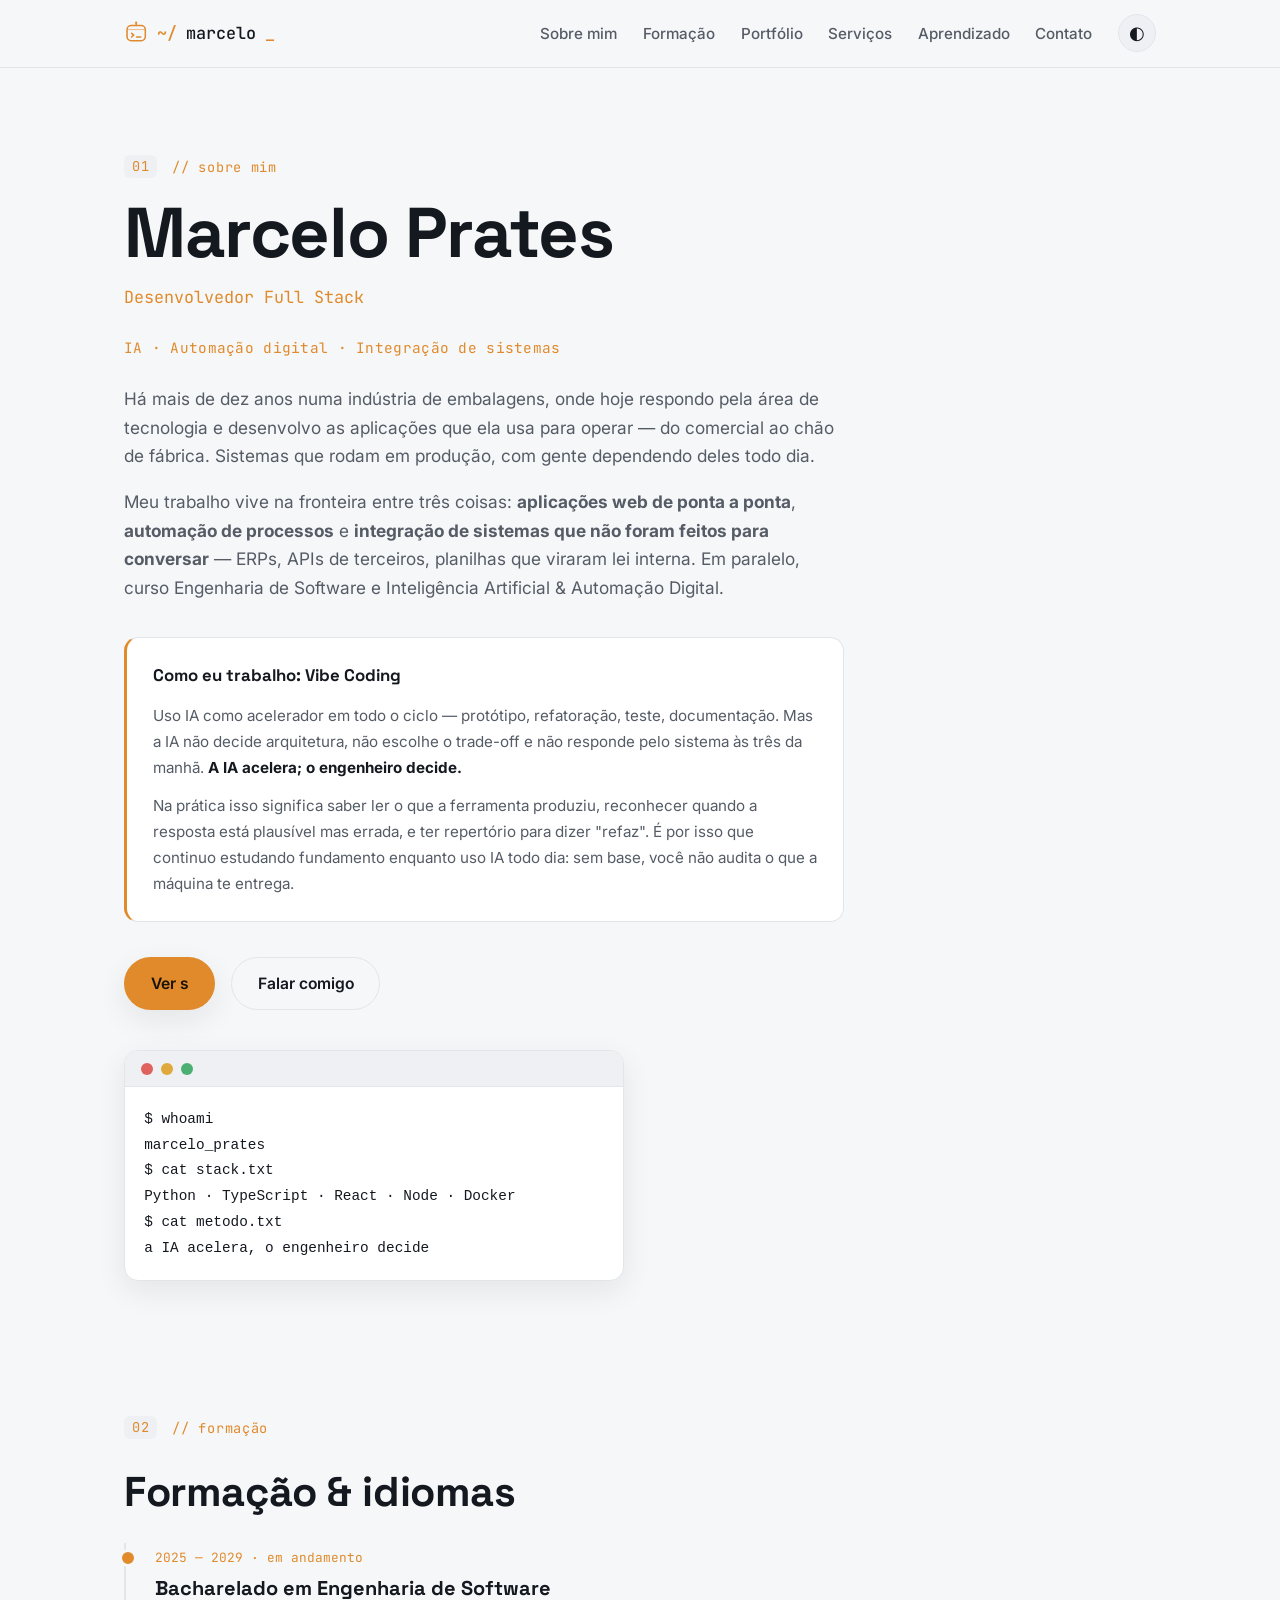
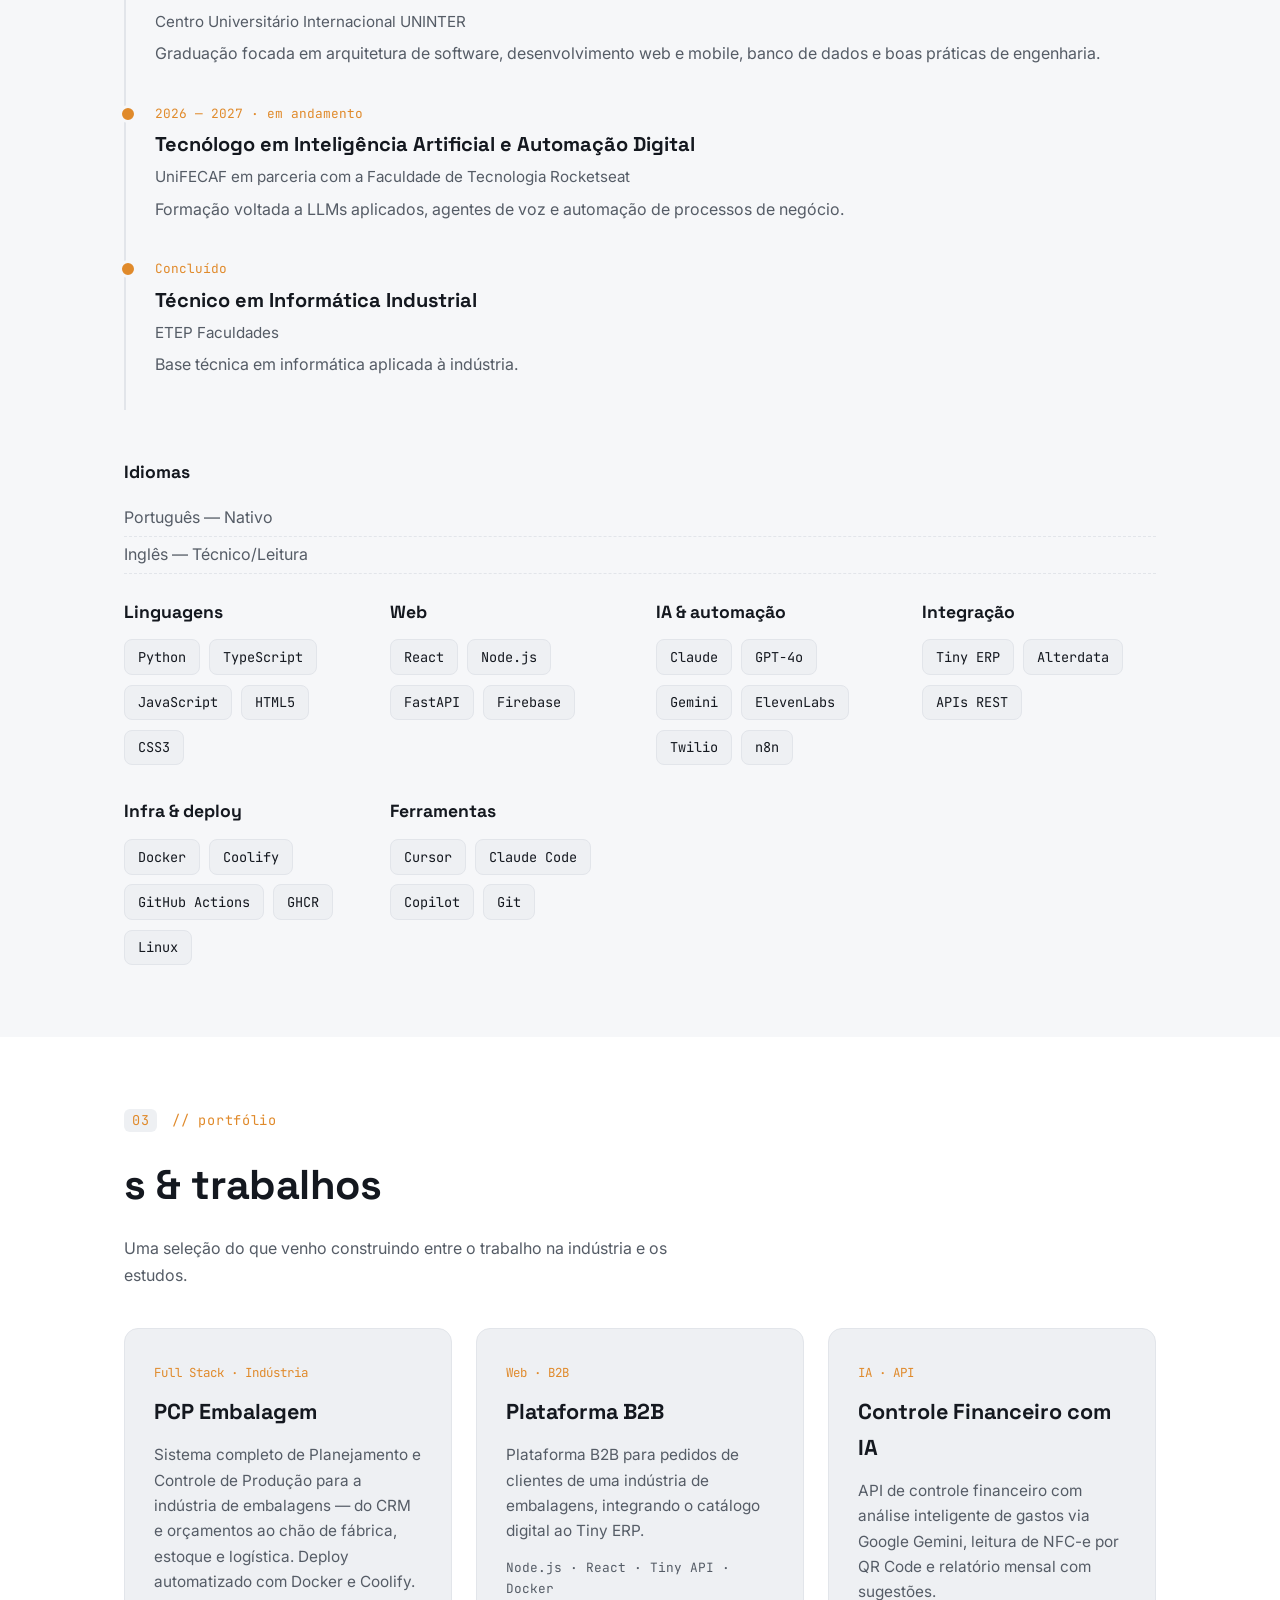
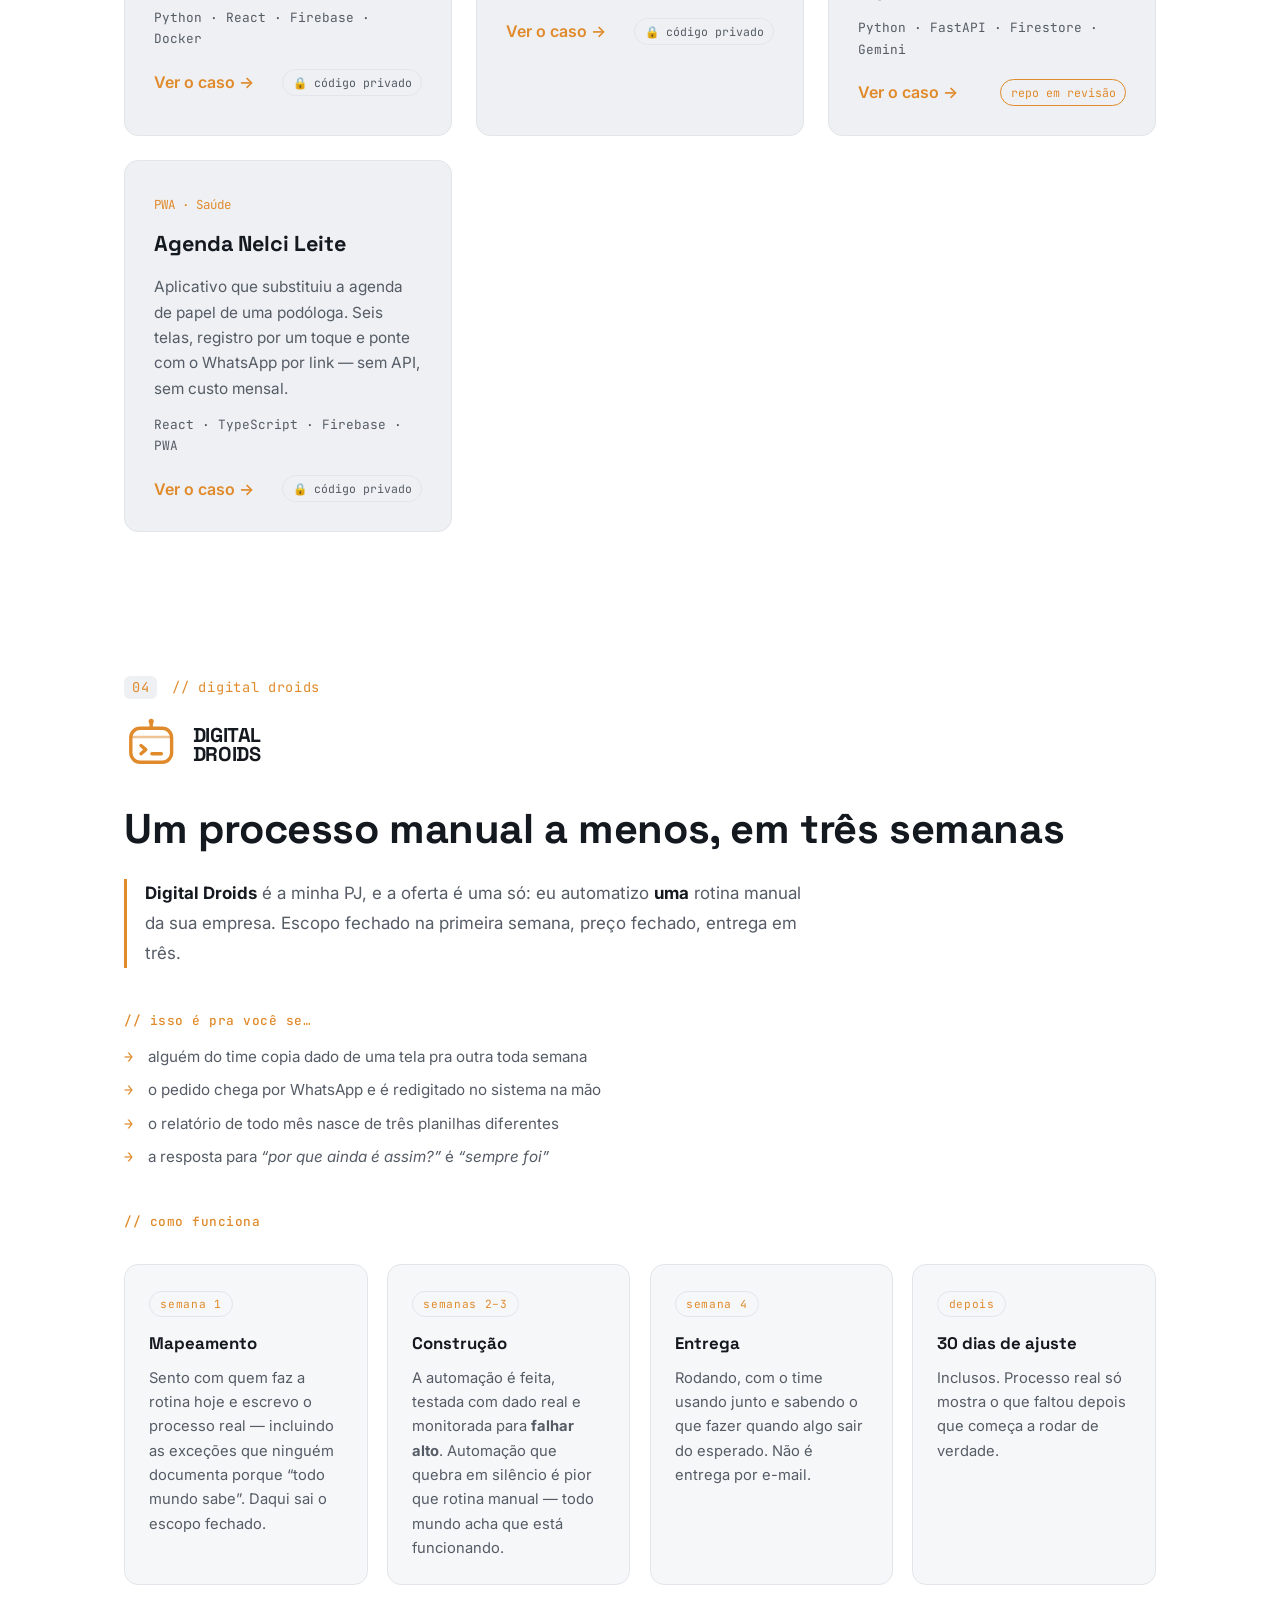
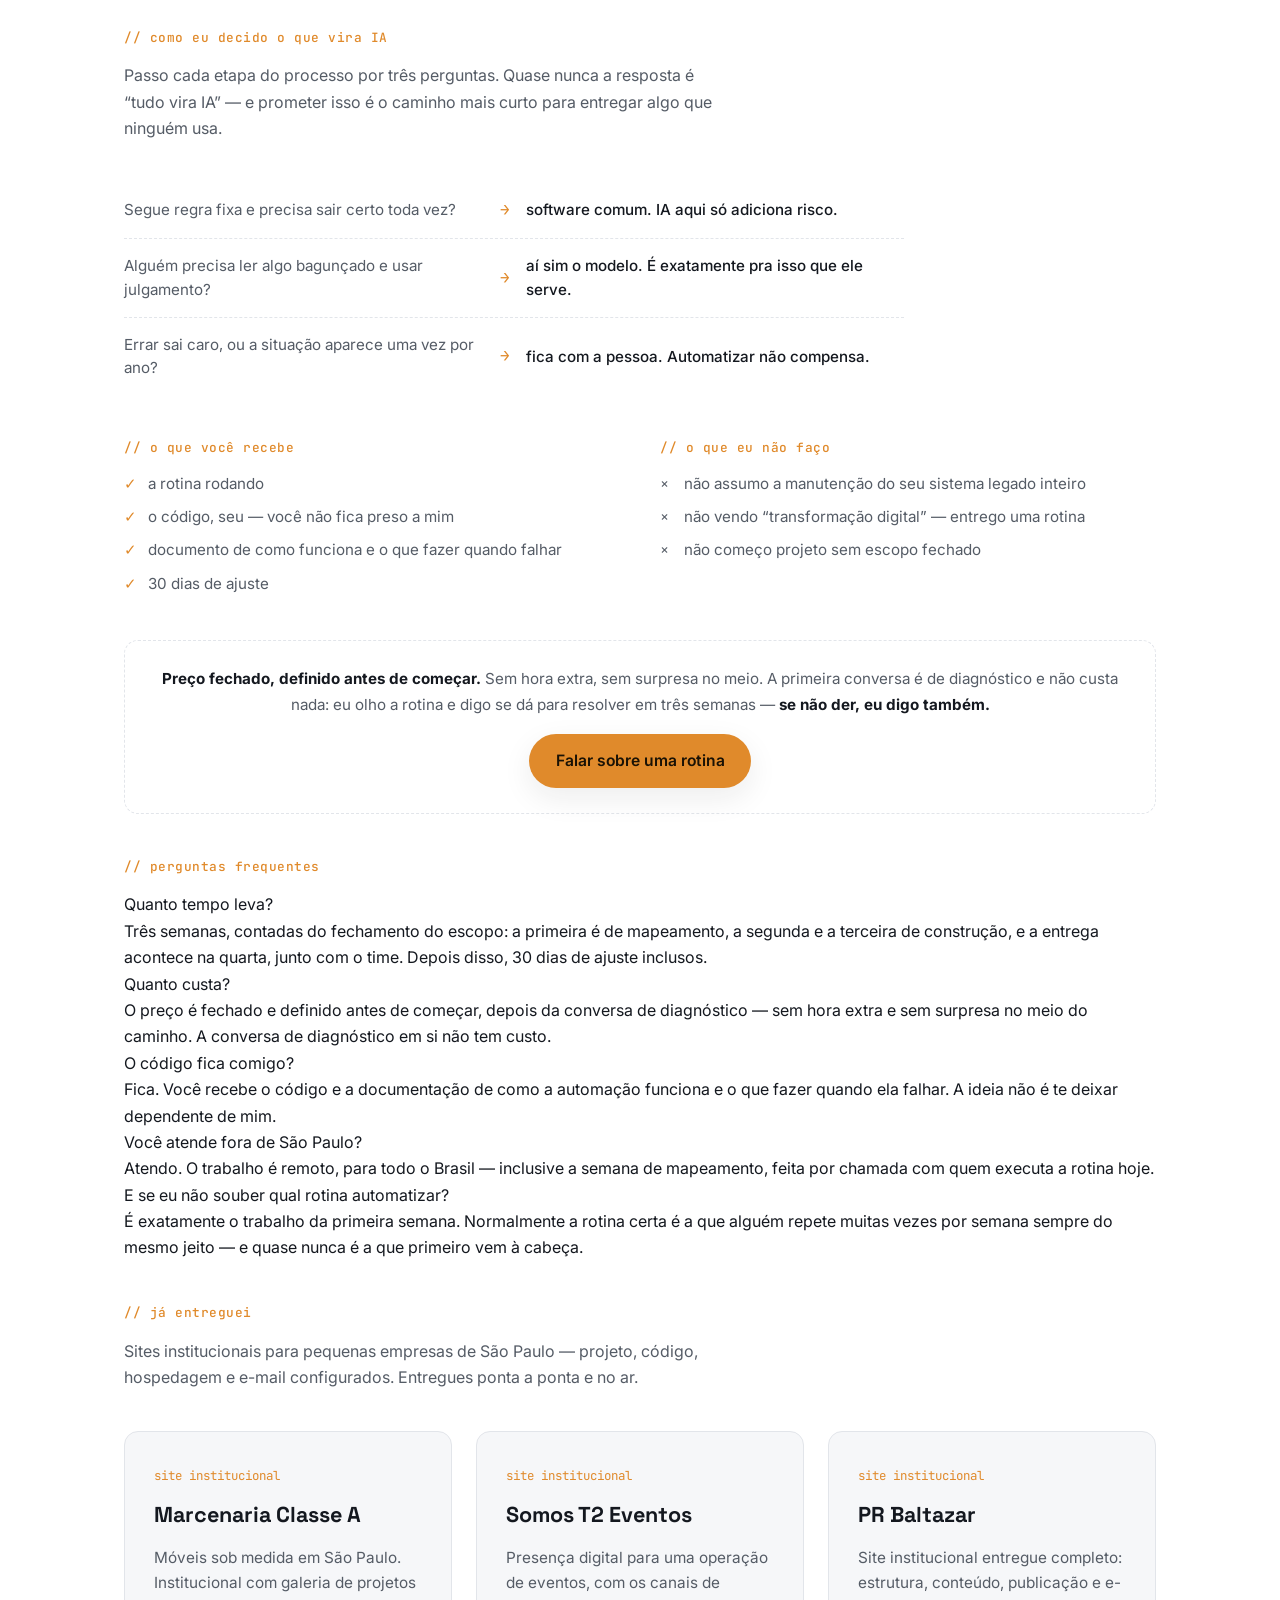
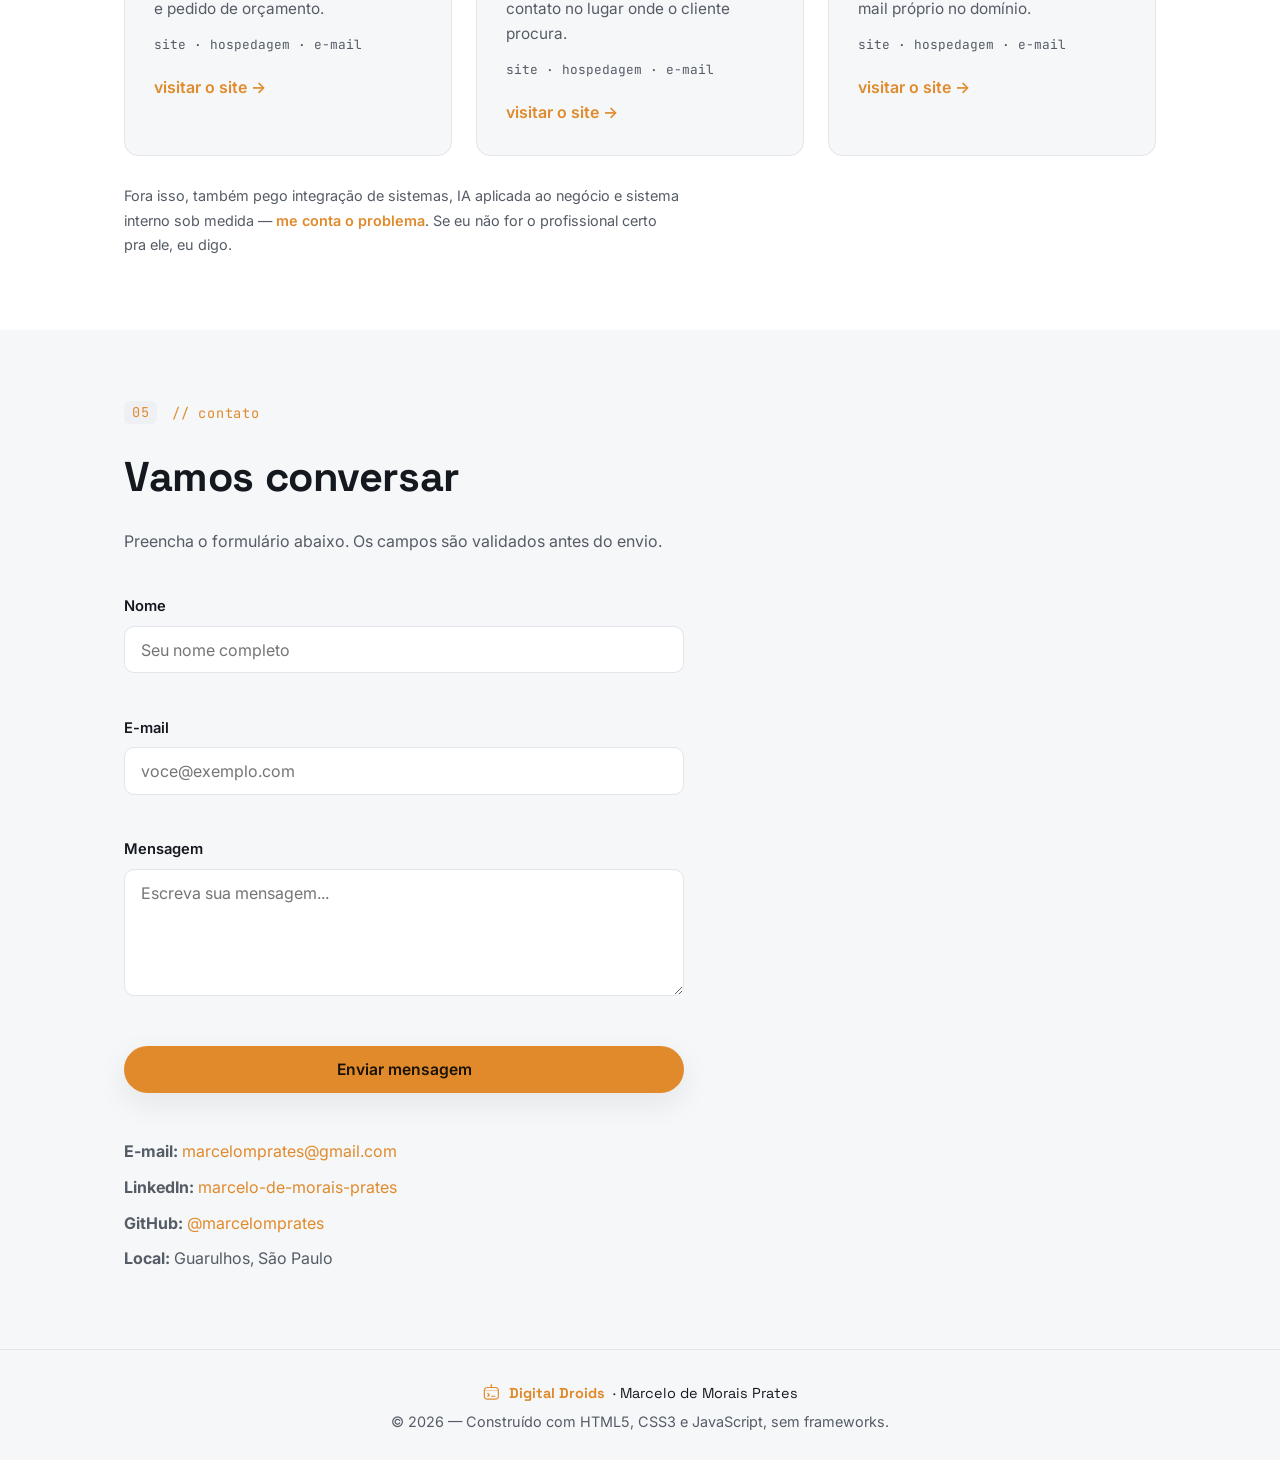
==== commit 7565a55f: "Fix typos in index.html and add new project section" ====
--- a/index.html
+++ b/index.html
@@ -14,17 +14,17 @@
 
   <!-- OpenGraph: como o link aparece quando compartilhado -->
   <meta property="og:type" content="website">
-  <meta property="og:url" content="https://marcelomprates.github.io/">
+  <meta property="og:url" content="https://digitaldroids.com.br/">
   <meta property="og:title" content="Marcelo Prates | Desenvolvedor Full Stack">
   <meta property="og:description" content="Desenvolvedor Full Stack focado em IA, automação digital e integração de sistemas. Projetos em produção numa indústria de embalagens e serviços sob demanda pela Digital Droids.">
   <meta property="og:locale" content="pt_BR">
-  <meta property="og:image" content="https://marcelomprates.github.io/og-image.png">
+  <meta property="og:image" content="https://digitaldroids.com.br/og-image.png">
   <meta property="og:image:width" content="1200">
   <meta property="og:image:height" content="630">
   <meta property="og:image:alt" content="Digital Droids — Marcelo Prates, Desenvolvedor Full Stack">
   <meta name="twitter:card" content="summary_large_image">
 
-  <link rel="canonical" href="https://marcelomprates.github.io/">
+  <link rel="canonical" href="https://digitaldroids.com.br/">
   <!-- Ícones como arquivos reais na raiz: o SVG serve navegador moderno, o .ico
        cobre o pedido automático de /favicon.ico, e o apple-touch-icon é o que o
        iOS usa quando alguém salva o site na tela de início. -->
@@ -64,13 +64,13 @@
     "@graph": [
       {
         "@type": "Person",
-        "@id": "https://marcelomprates.github.io/#marcelo",
+        "@id": "https://digitaldroids.com.br/#marcelo",
         "name": "Marcelo de Morais Prates",
         "alternateName": "Marcelo Prates",
         "jobTitle": "Desenvolvedor Full Stack",
         "email": "marcelomprates@gmail.com",
-        "url": "https://marcelomprates.github.io/",
-        "image": "https://marcelomprates.github.io/og-image.png",
+        "url": "https://digitaldroids.com.br/",
+        "image": "https://digitaldroids.com.br/og-image.png",
         "address": {
           "@type": "PostalAddress",
           "addressLocality": "Guarulhos",
@@ -92,15 +92,15 @@
           "https://www.linkedin.com/in/marcelo-de-morais-prates",
           "https://github.com/marcelomprates"
         ],
-        "worksFor": { "@id": "https://marcelomprates.github.io/#digitaldroids" }
+        "worksFor": { "@id": "https://digitaldroids.com.br/#digitaldroids" }
       },
       {
         "@type": "Organization",
-        "@id": "https://marcelomprates.github.io/#digitaldroids",
+        "@id": "https://digitaldroids.com.br/#digitaldroids",
         "name": "Digital Droids",
-        "url": "https://marcelomprates.github.io/",
-        "logo": "https://marcelomprates.github.io/droid.svg",
-        "founder": { "@id": "https://marcelomprates.github.io/#marcelo" },
+        "url": "https://digitaldroids.com.br/",
+        "logo": "https://digitaldroids.com.br/droid.svg",
+        "founder": { "@id": "https://digitaldroids.com.br/#marcelo" },
         "description": "Desenvolvimento, automação e integração de sistemas.",
         "makesOffer": {
           "@type": "Offer",
@@ -109,26 +109,26 @@
             "name": "Automação de uma rotina manual",
             "serviceType": "Automação de processos",
             "description": "Automação de uma rotina manual da empresa, com escopo fechado na primeira semana e entrega em três semanas, mais 30 dias de ajuste inclusos. O cliente recebe o código e a documentação.",
-            "provider": { "@id": "https://marcelomprates.github.io/#digitaldroids" },
+            "provider": { "@id": "https://digitaldroids.com.br/#digitaldroids" },
             "areaServed": { "@type": "Country", "name": "Brasil" },
             "availableChannel": {
               "@type": "ServiceChannel",
-              "serviceUrl": "https://marcelomprates.github.io/#contato"
+              "serviceUrl": "https://digitaldroids.com.br/#contato"
             }
           }
         }
       },
       {
         "@type": "WebSite",
-        "url": "https://marcelomprates.github.io/",
+        "url": "https://digitaldroids.com.br/",
         "name": "Marcelo Prates | Desenvolvedor Full Stack",
         "inLanguage": "pt-BR",
-        "dateModified": "2026-08-26",
-        "publisher": { "@id": "https://marcelomprates.github.io/#marcelo" }
+        "dateModified": "2026-09-29",
+        "publisher": { "@id": "https://digitaldroids.com.br/#marcelo" }
       },
       {
         "@type": "FAQPage",
-        "@id": "https://marcelomprates.github.io/#faq",
+        "@id": "https://digitaldroids.com.br/#faq",
         "inLanguage": "pt-BR",
         "mainEntity": [
           {
@@ -261,7 +261,7 @@
         </div>
 
         <div class="hero__acoes">
-          <a href="#portfolio" class="btn btn--primario">Ver projetos</a>
+          <a href="#portfolio" class="btn btn--primario">Ver s</a>
           <a href="#contato" class="btn btn--secundario">Falar comigo</a>
         </div>
 
@@ -394,7 +394,7 @@
     <section class="secao secao--alt" id="portfolio">
       <div class="secao__interno">
         <p class="eyebrow"><span class="eyebrow__num">03</span> // portfólio</p>
-        <h2 class="secao__titulo">Projetos &amp; trabalhos</h2>
+        <h2 class="secao__titulo">s &amp; trabalhos</h2>
         <p class="secao__intro">
           Uma seleção do que venho construindo entre o trabalho na indústria e os estudos.
         </p>
@@ -450,6 +450,22 @@
                    e remover este comentário. Antes de abrir, revisar TODO o histórico de
                    commits em busca de chave da Gemini / credencial do Firebase. -->
               <span class="projeto__selo projeto__selo--breve">repo em revisão</span>
+            </div>
+          </article>
+          <article class="projeto">
+            <div class="projeto__topo">
+              <span class="projeto__tag">PWA · Saúde</span>
+            </div>
+            <h3 class="projeto__titulo">Agenda Nelci Leite</h3>
+            <p class="projeto__desc">
+              Aplicativo que substituiu a agenda de papel de uma podóloga. Seis telas,
+              registro por um toque e ponte com o WhatsApp por link — sem API, sem
+              custo mensal.
+            </p>
+            <p class="projeto__stack">React · TypeScript · Firebase · PWA</p>
+            <div class="projeto__rodape">
+              <a href="caso-agenda.html" class="projeto__link">Ver o caso →</a>
+              <span class="projeto__selo" title="Repositório privado: o banco tem nome e telefone de paciente">🔒 código privado</span>
             </div>
           </article>
         </div>
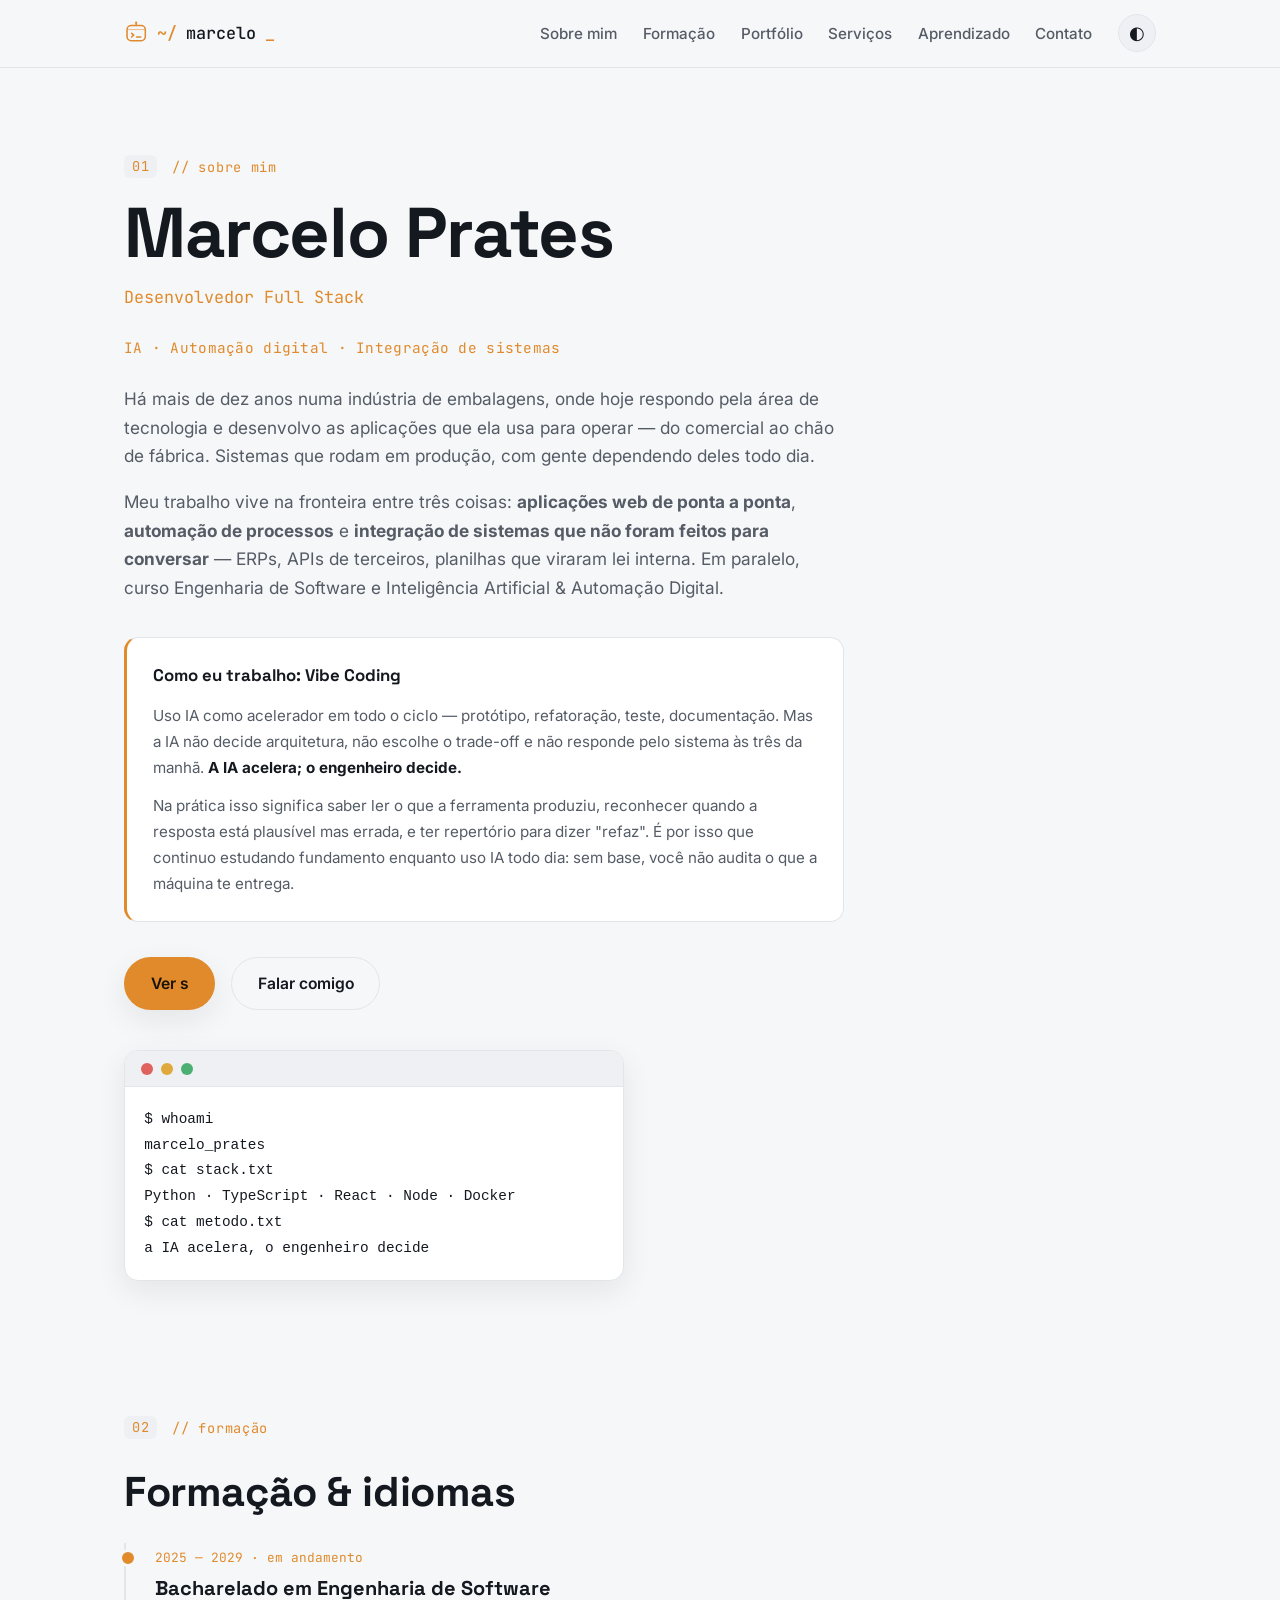
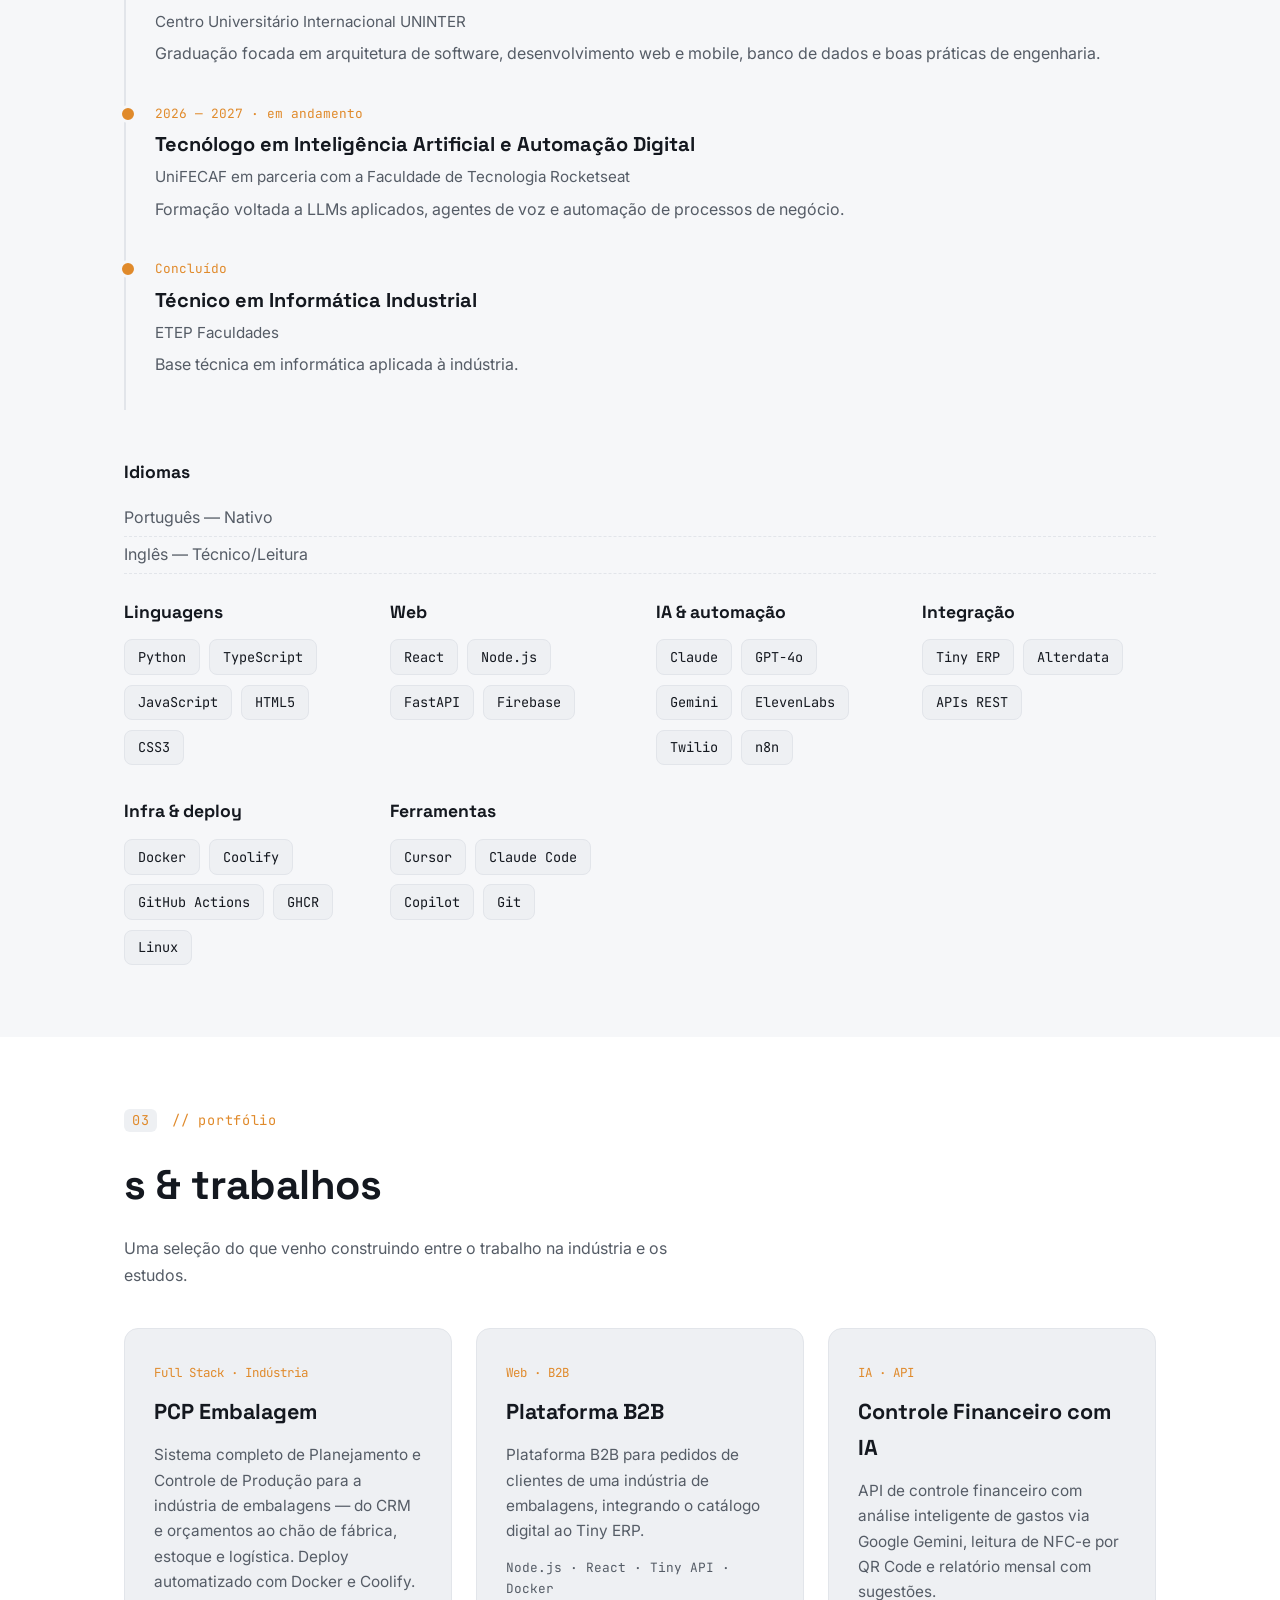
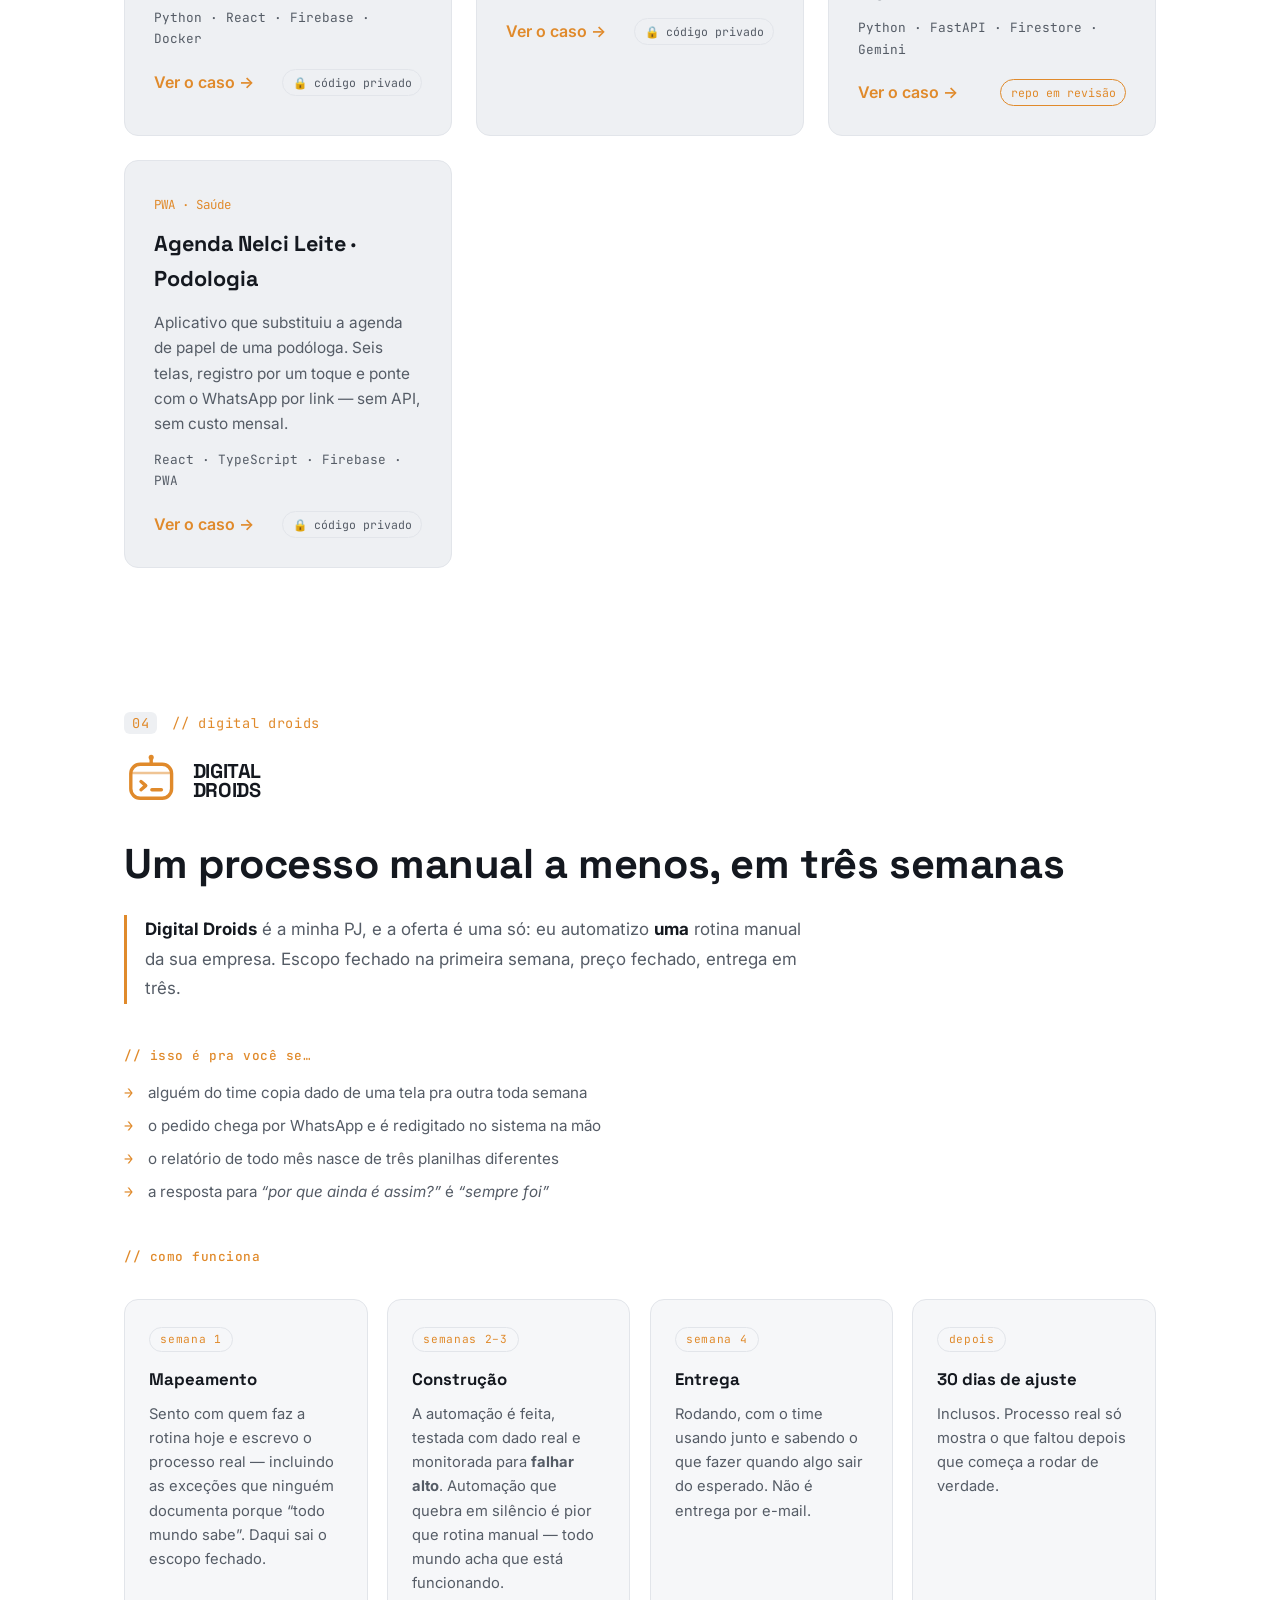
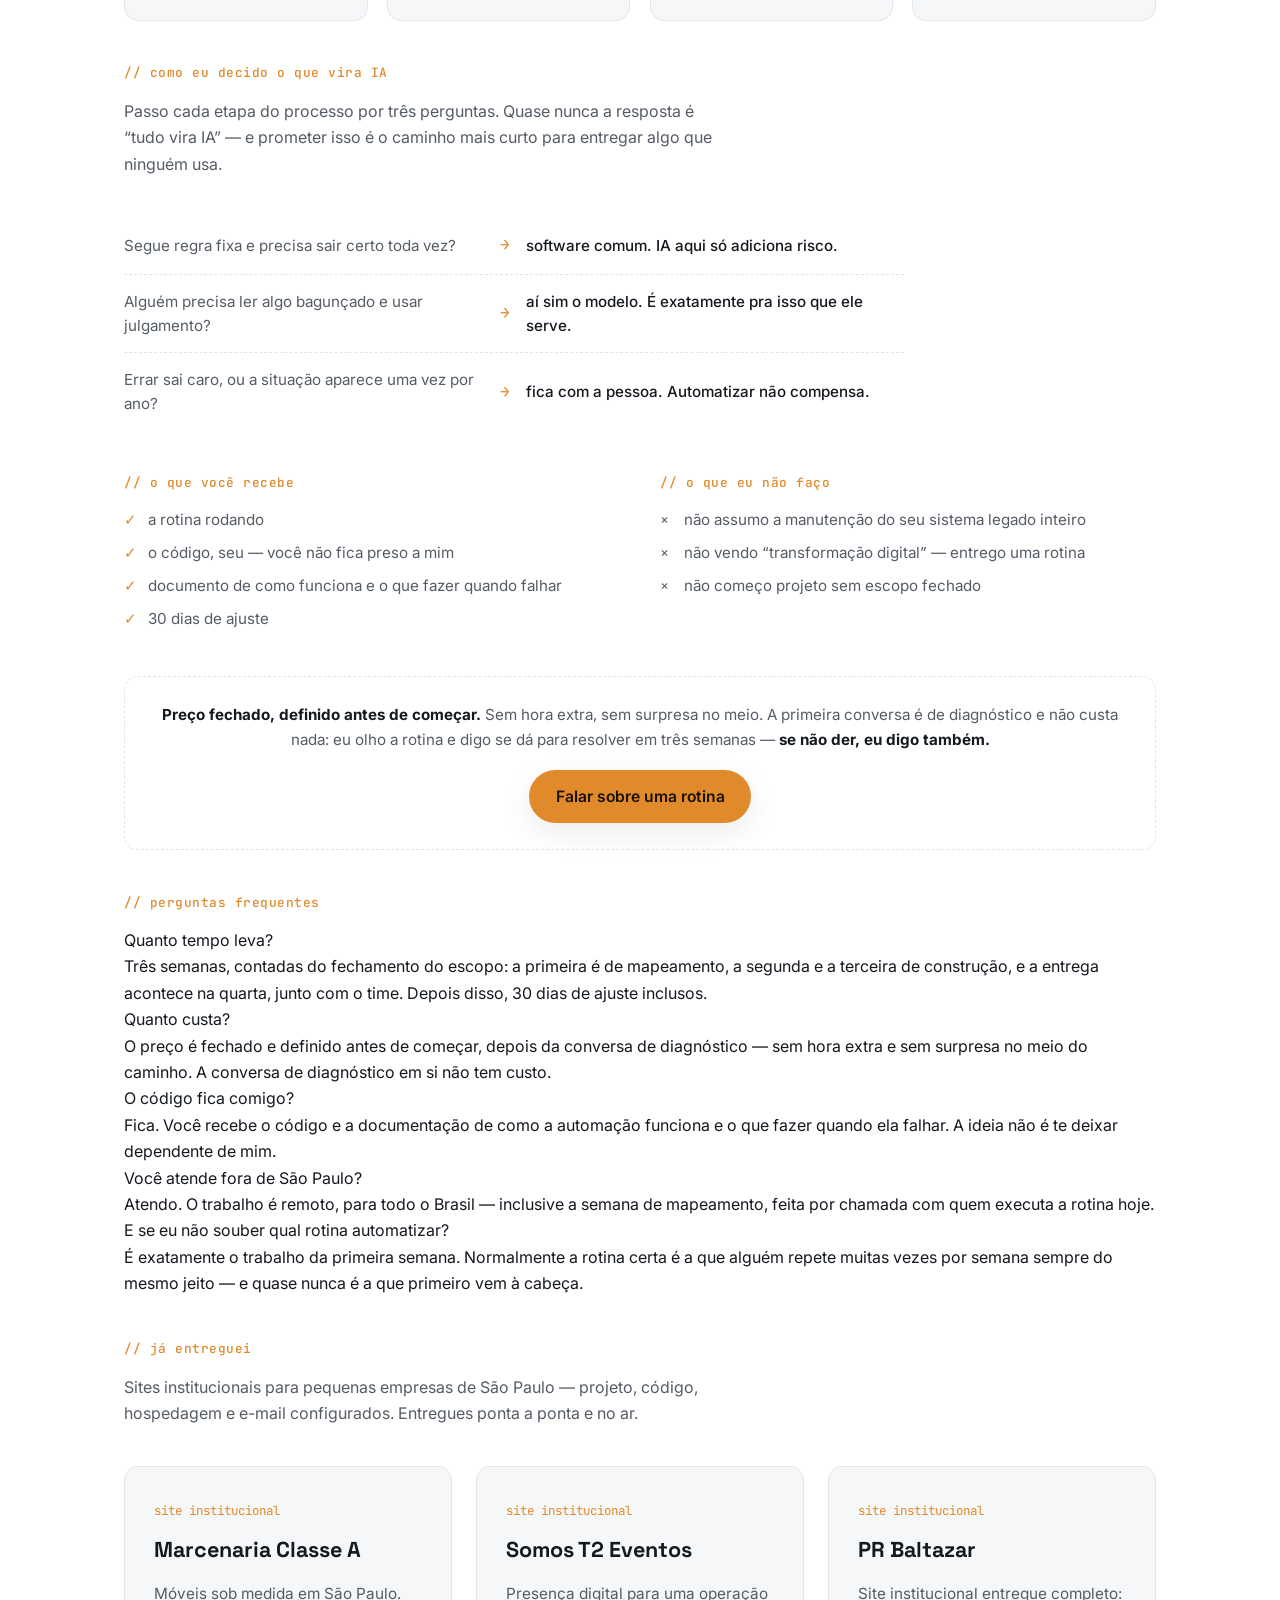
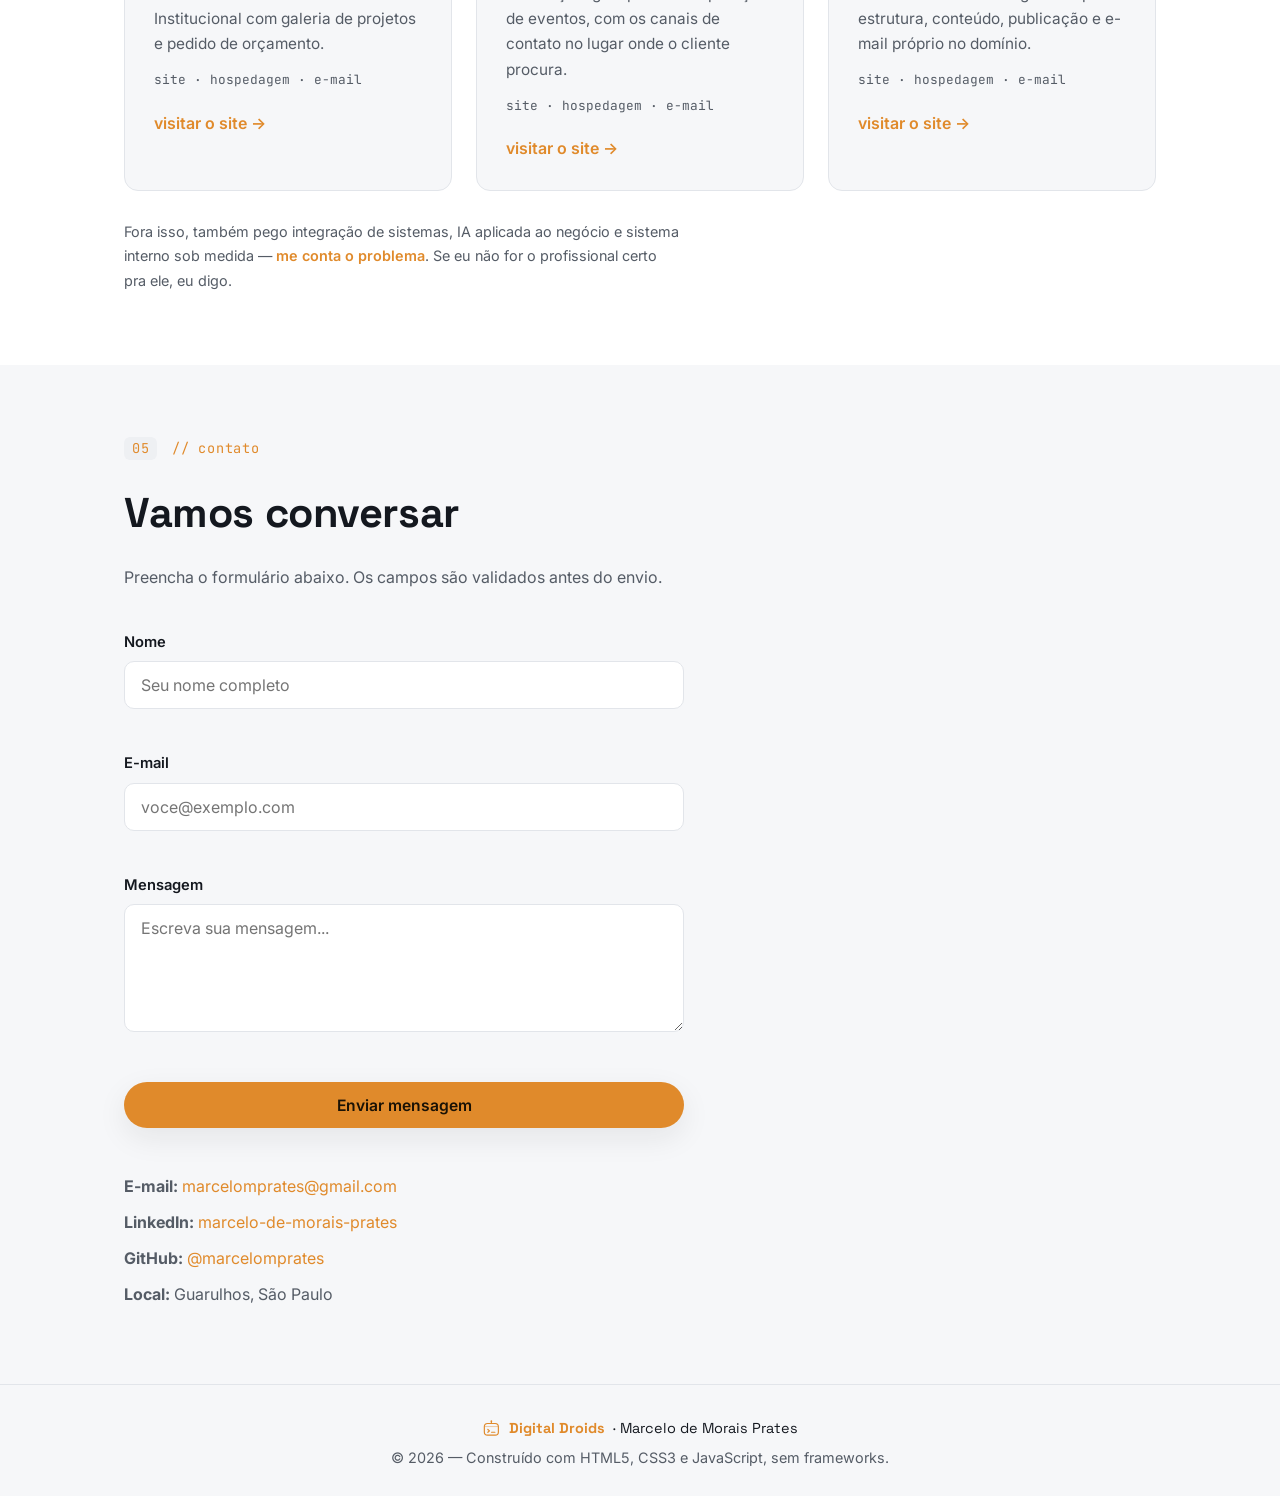
==== commit 8aa6d4ee: "chore: renomeia o caso para "Agenda Nelci Leite · Podologia" Renomeia o 4o estudo de caso em todos o" ====
--- a/index.html
+++ b/index.html
@@ -456,7 +456,7 @@
             <div class="projeto__topo">
               <span class="projeto__tag">PWA · Saúde</span>
             </div>
-            <h3 class="projeto__titulo">Agenda Nelci Leite</h3>
+            <h3 class="projeto__titulo">Agenda Nelci Leite · Podologia</h3>
             <p class="projeto__desc">
               Aplicativo que substituiu a agenda de papel de uma podóloga. Seis telas,
               registro por um toque e ponte com o WhatsApp por link — sem API, sem
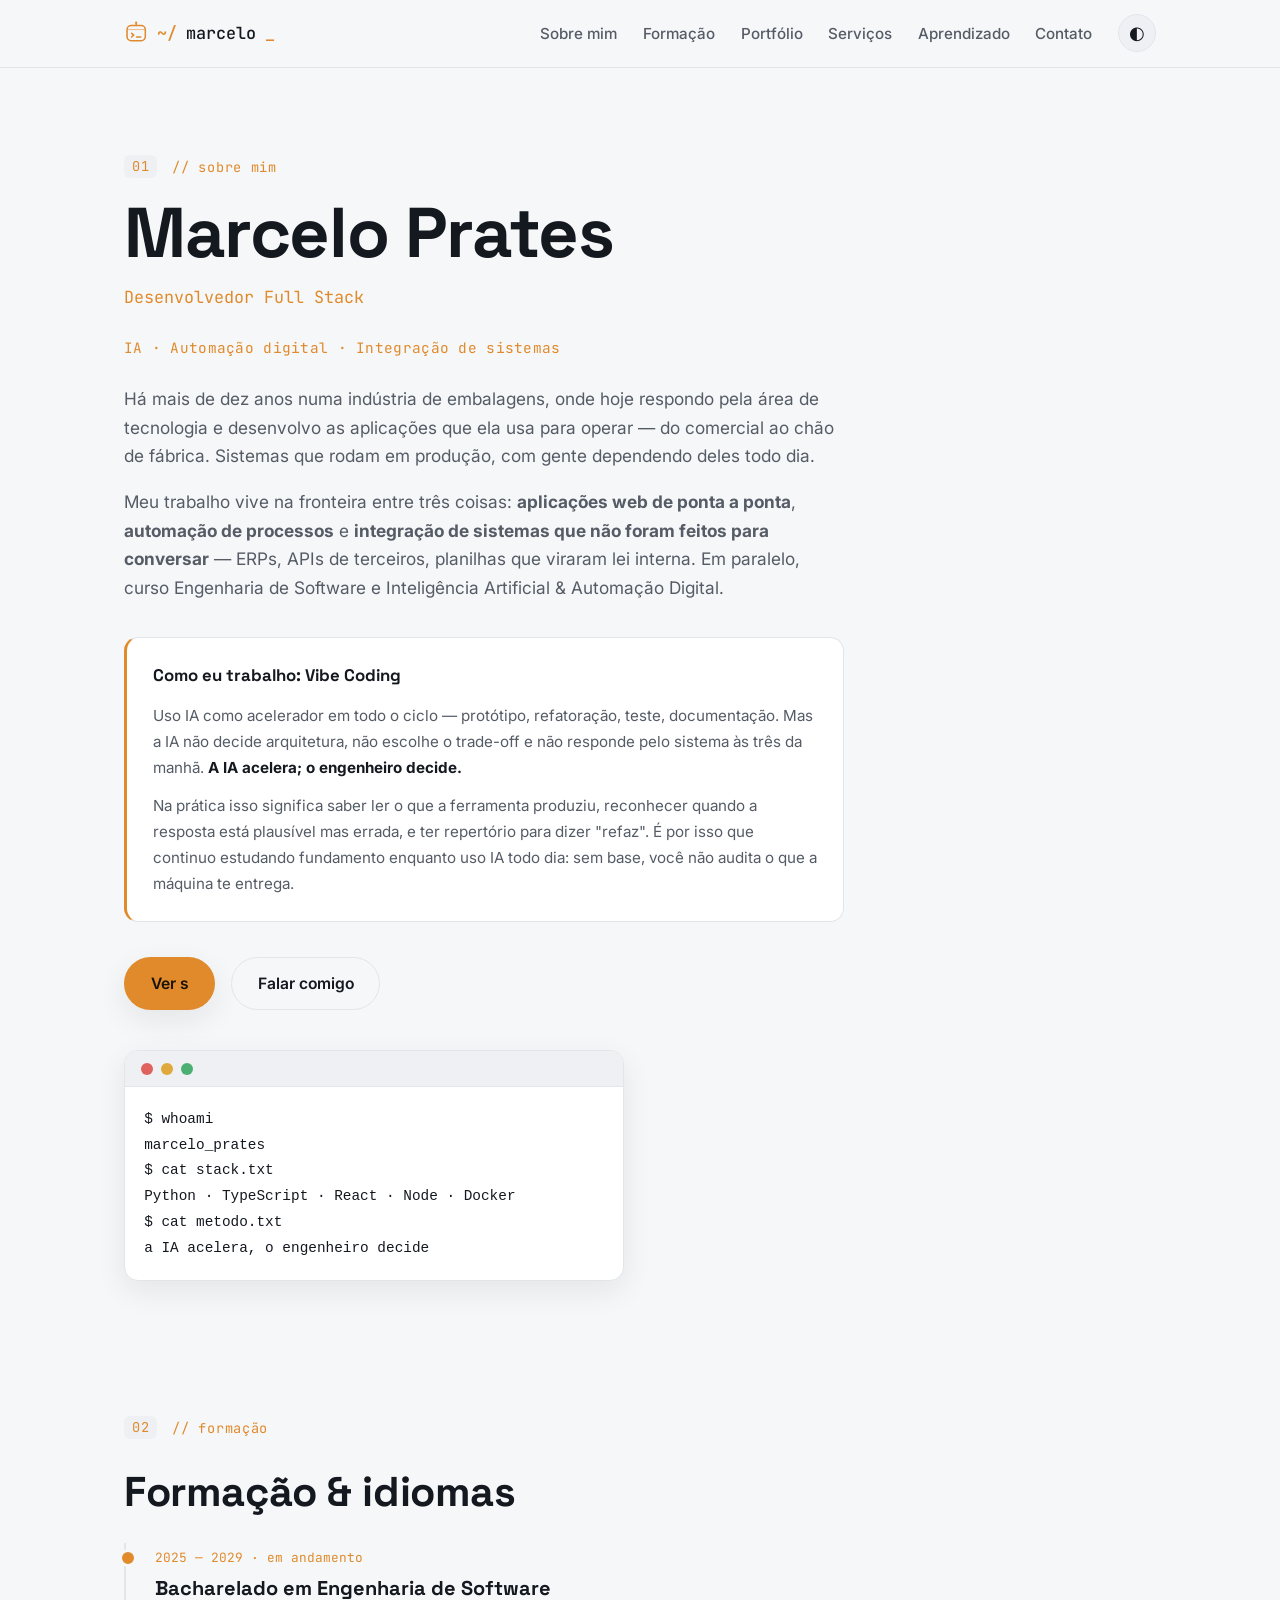
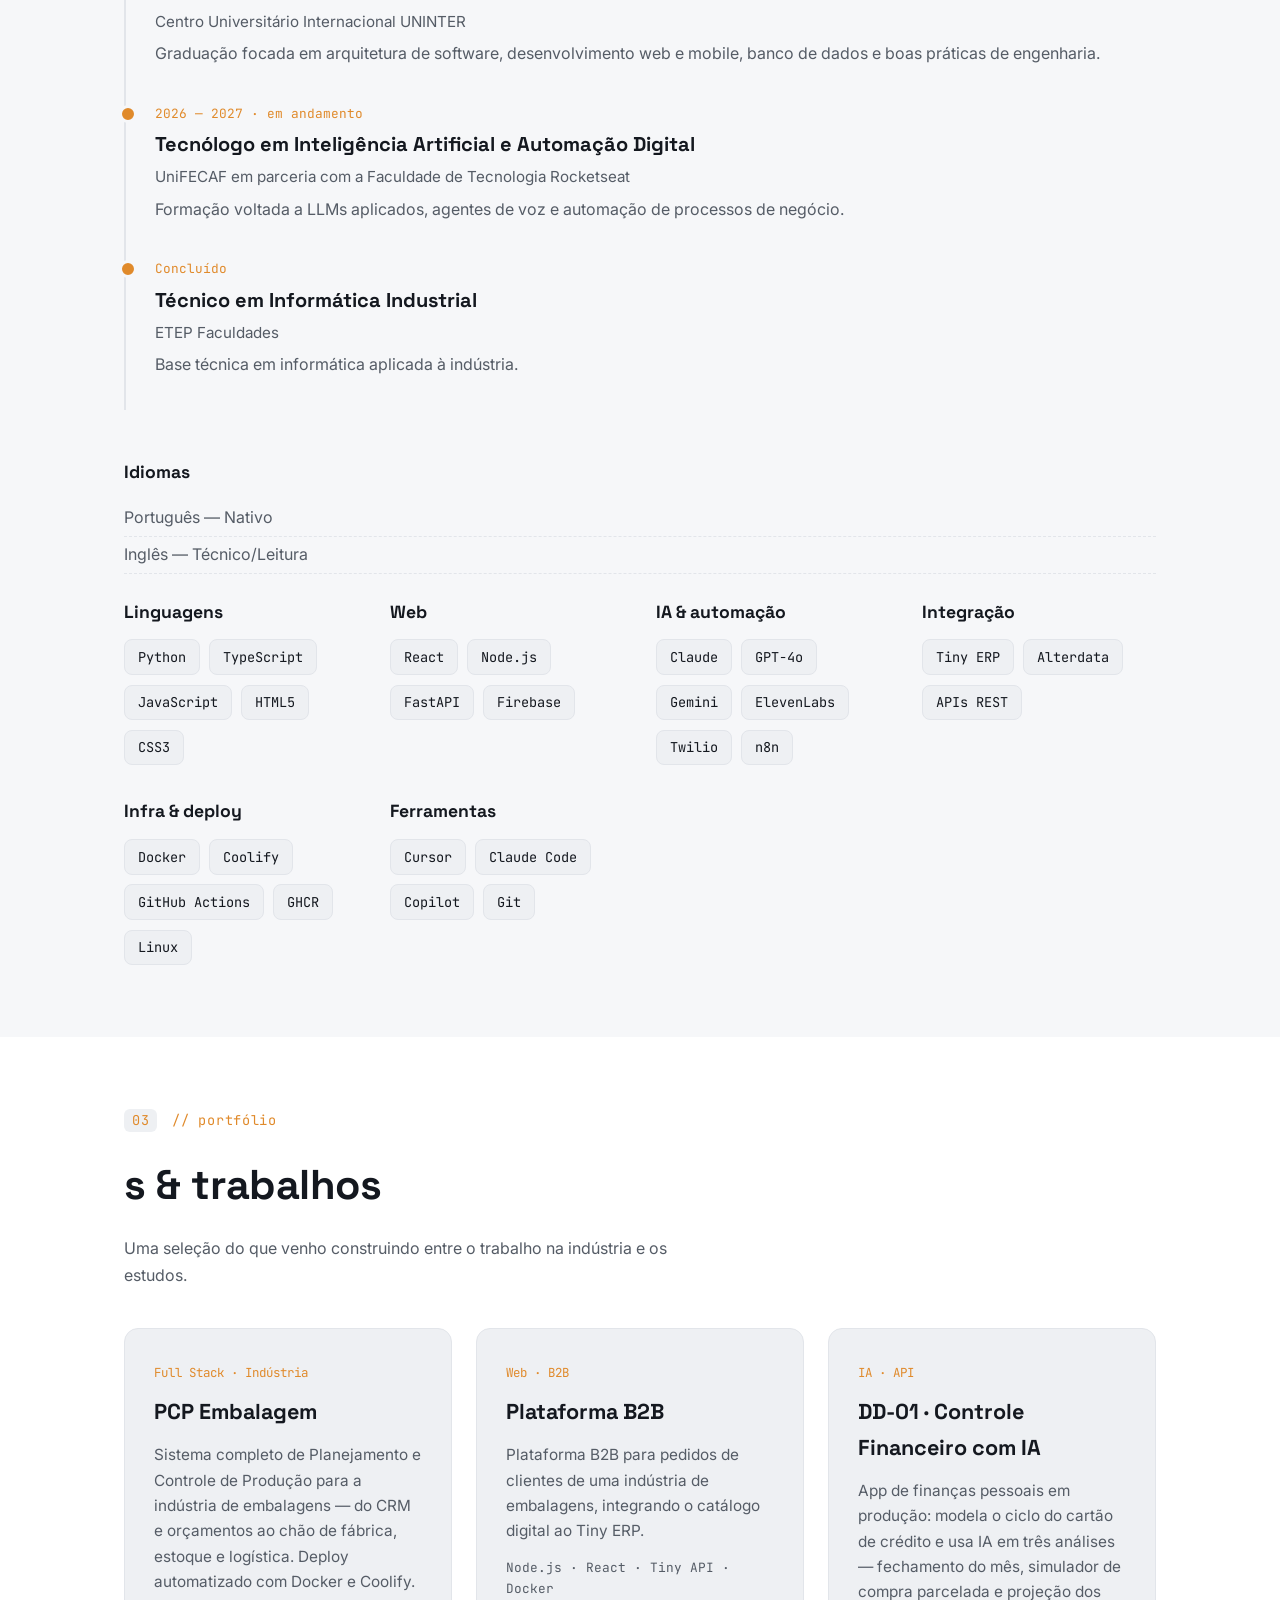
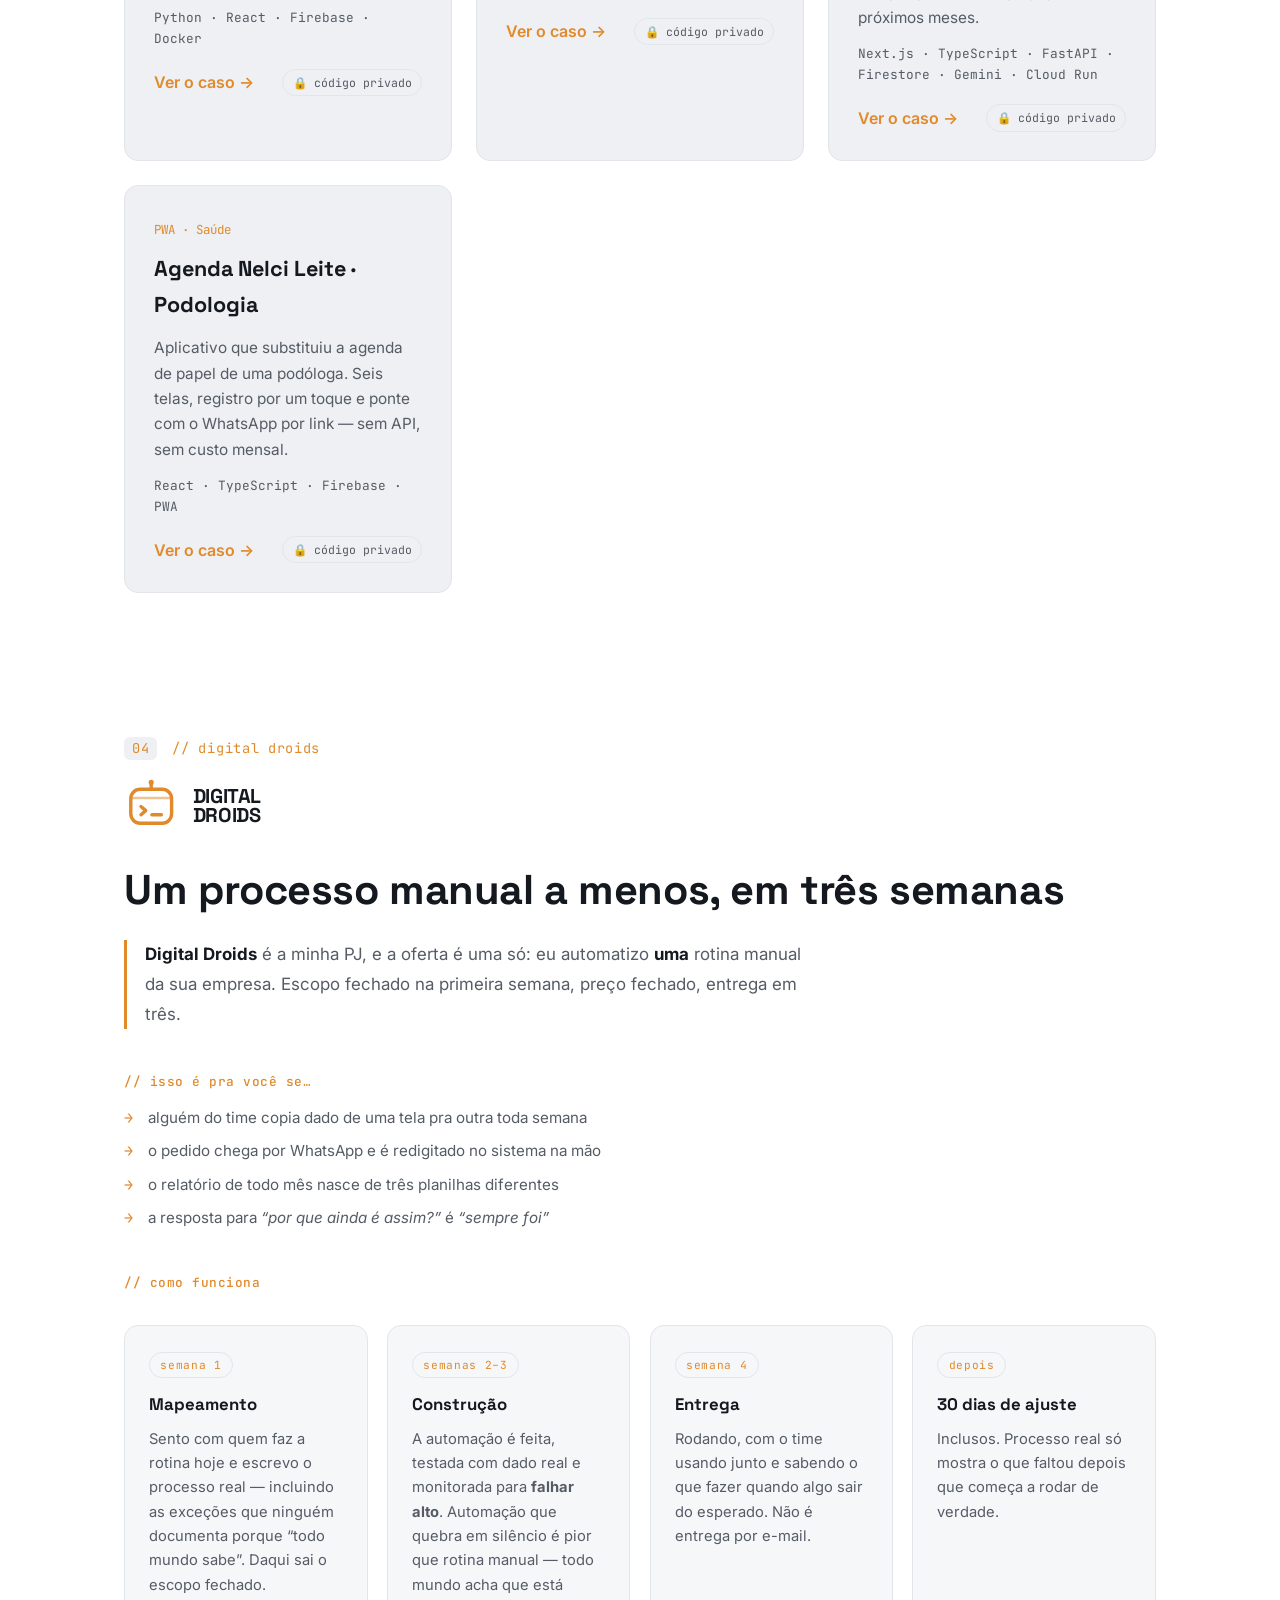
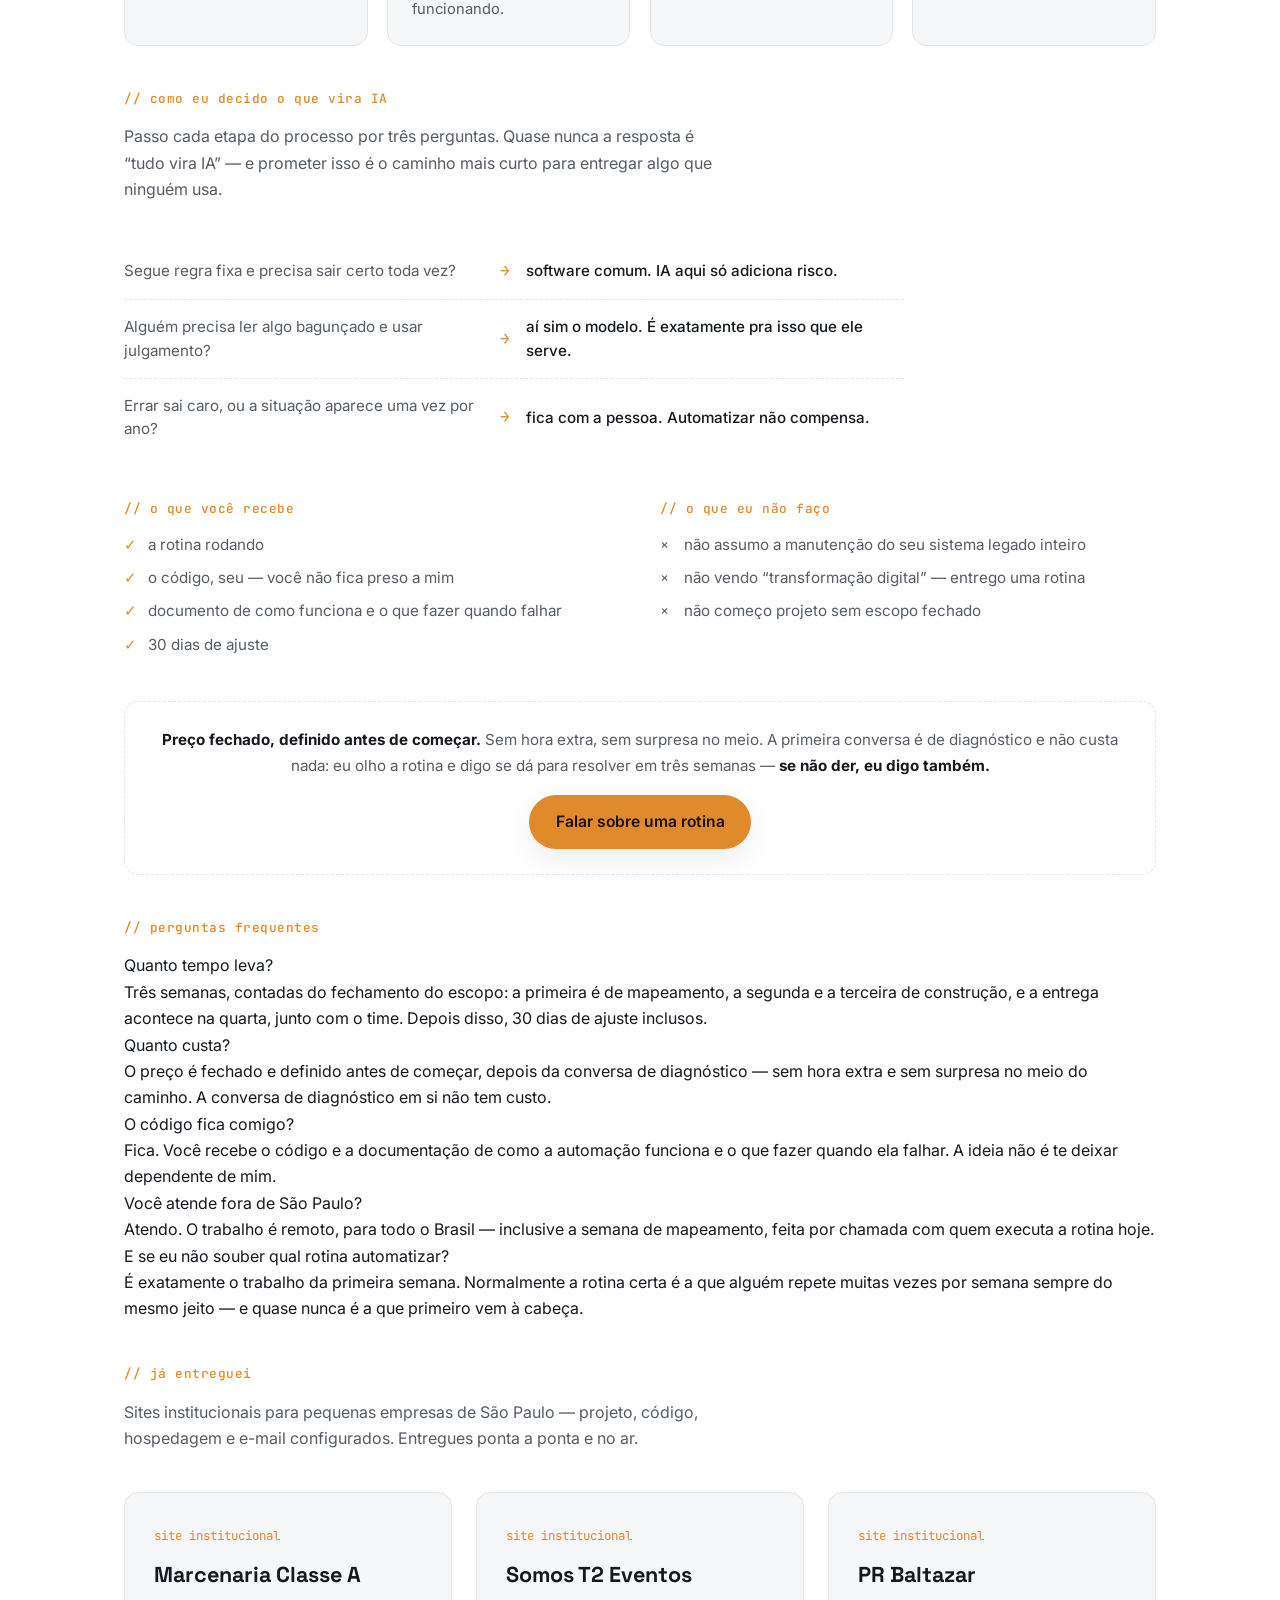
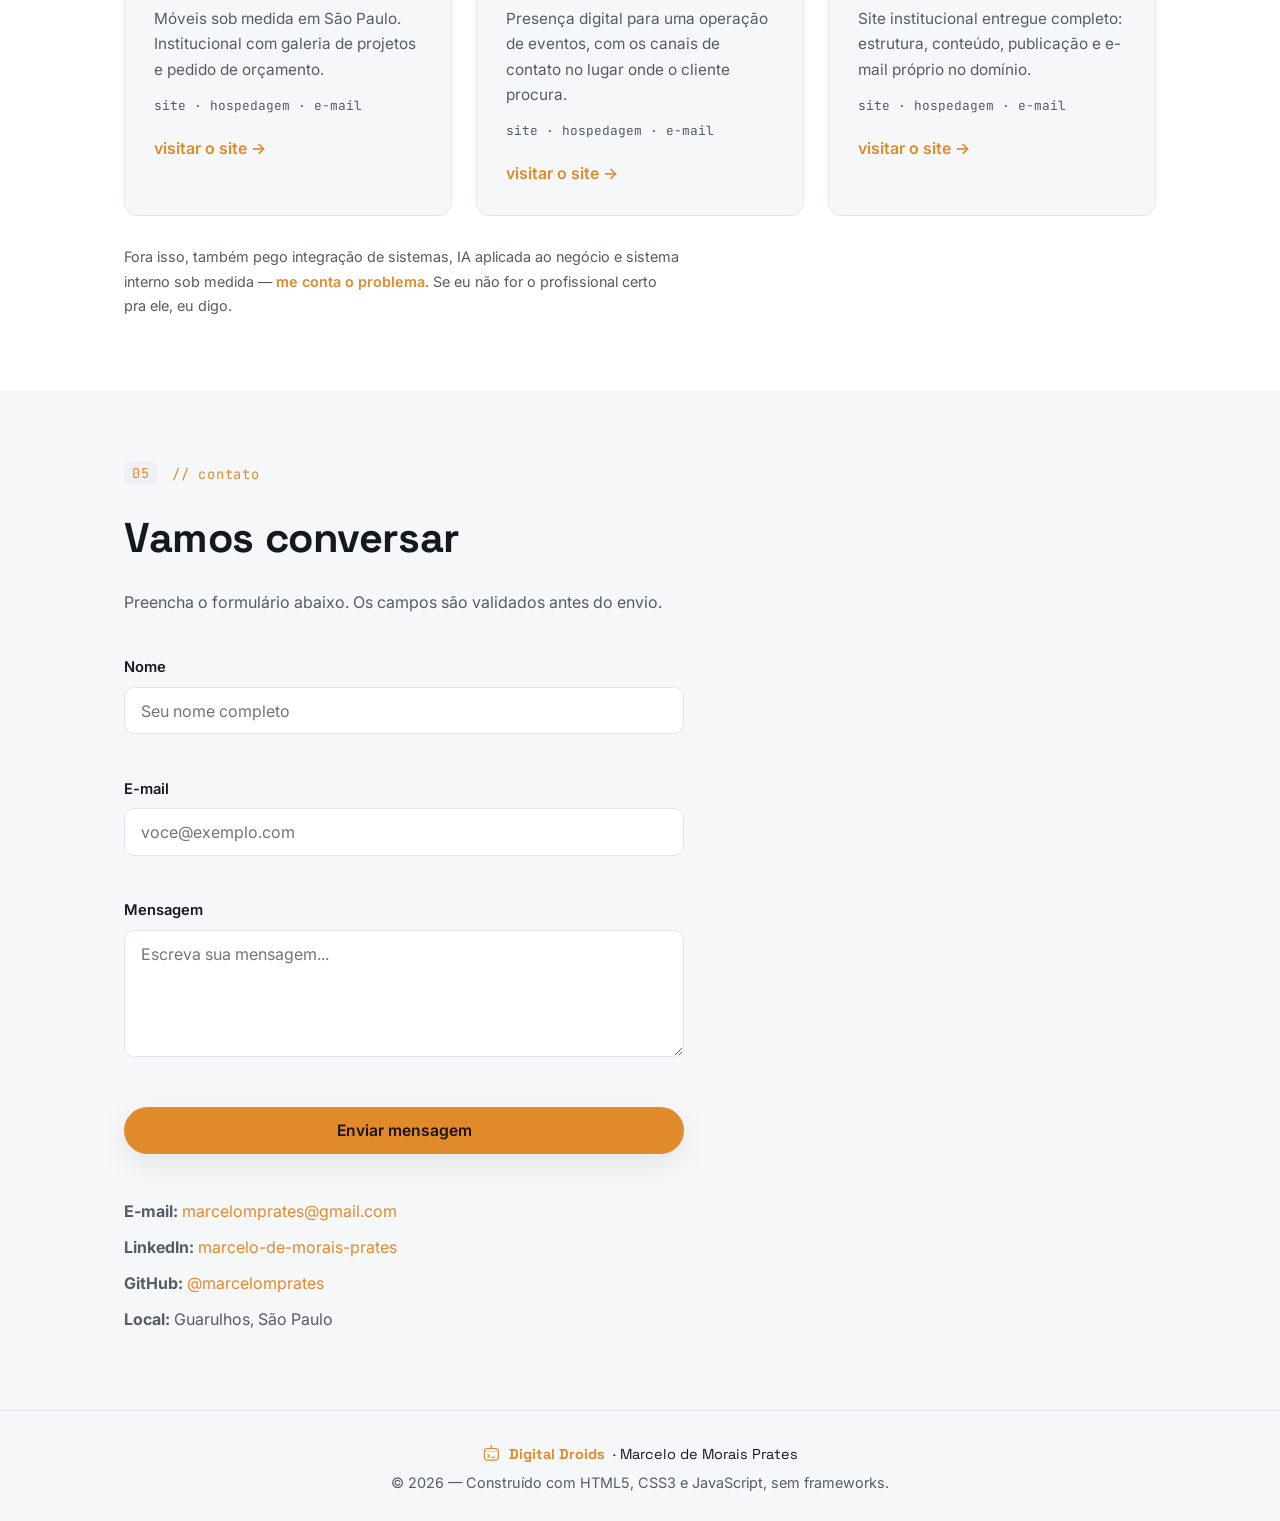
==== commit 76806adf: "feat: atualiza o caso do DD-01 para o estado de producao" ====
--- a/index.html
+++ b/index.html
@@ -438,18 +438,16 @@
             <div class="projeto__topo">
               <span class="projeto__tag">IA · API</span>
             </div>
-            <h3 class="projeto__titulo">Controle Financeiro com IA</h3>
+            <h3 class="projeto__titulo">DD-01 · Controle Financeiro com IA</h3>
             <p class="projeto__desc">
-              API de controle financeiro com análise inteligente de gastos via Google
-              Gemini, leitura de NFC-e por QR Code e relatório mensal com sugestões.
-            </p>
-            <p class="projeto__stack">Python · FastAPI · Firestore · Gemini</p>
+              App de finanças pessoais em produção: modela o ciclo do cartão de crédito
+              e usa IA em três análises — fechamento do mês, simulador de compra
+              parcelada e projeção dos próximos meses.
+            </p>
+            <p class="projeto__stack">Next.js · TypeScript · FastAPI · Firestore · Gemini · Cloud Run</p>
             <div class="projeto__rodape">
               <a href="caso-financeiro.html" class="projeto__link">Ver o caso →</a>
-              <!-- TODO Marcelo: depois de abrir o repo, trocar o href abaixo pela URL real
-                   e remover este comentário. Antes de abrir, revisar TODO o histórico de
-                   commits em busca de chave da Gemini / credencial do Firebase. -->
-              <span class="projeto__selo projeto__selo--breve">repo em revisão</span>
+              <span class="projeto__selo" title="Repositório privado: o app guarda dado financeiro pessoal">🔒 código privado</span>
             </div>
           </article>
           <article class="projeto">
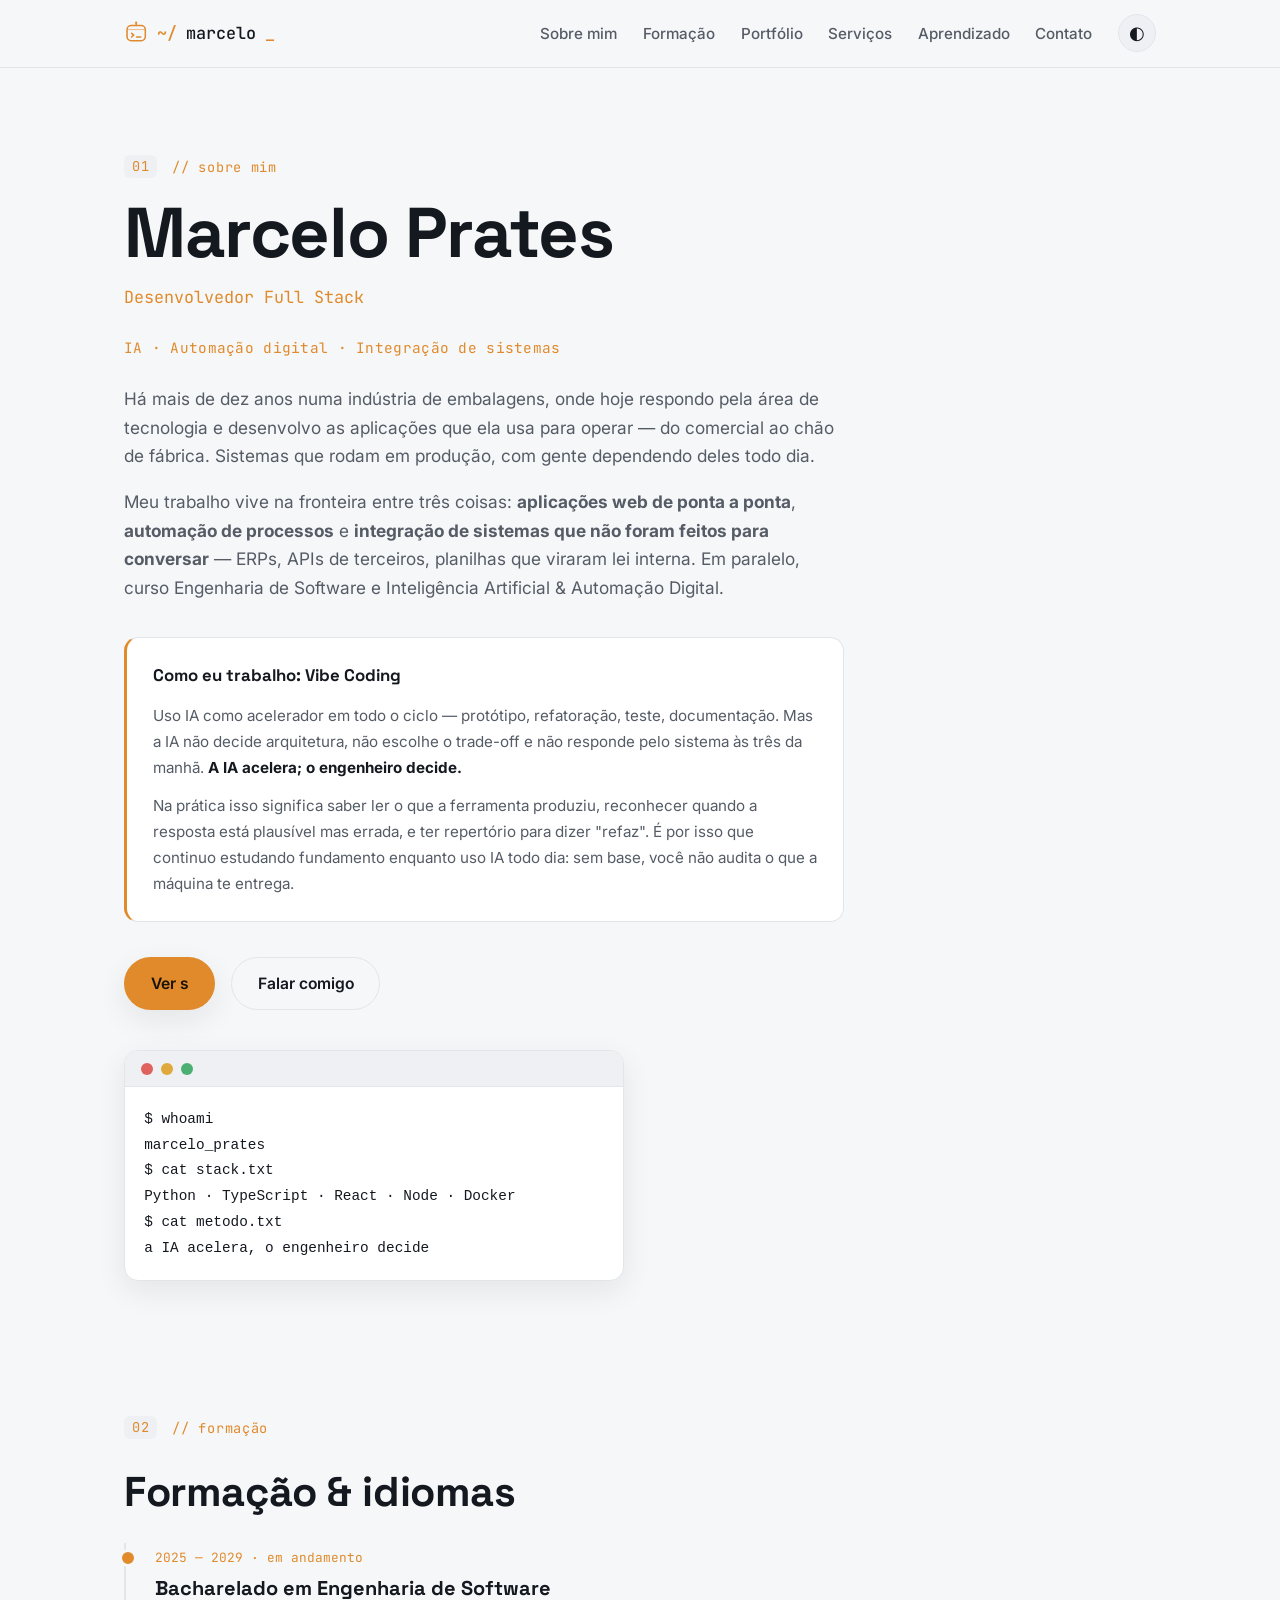
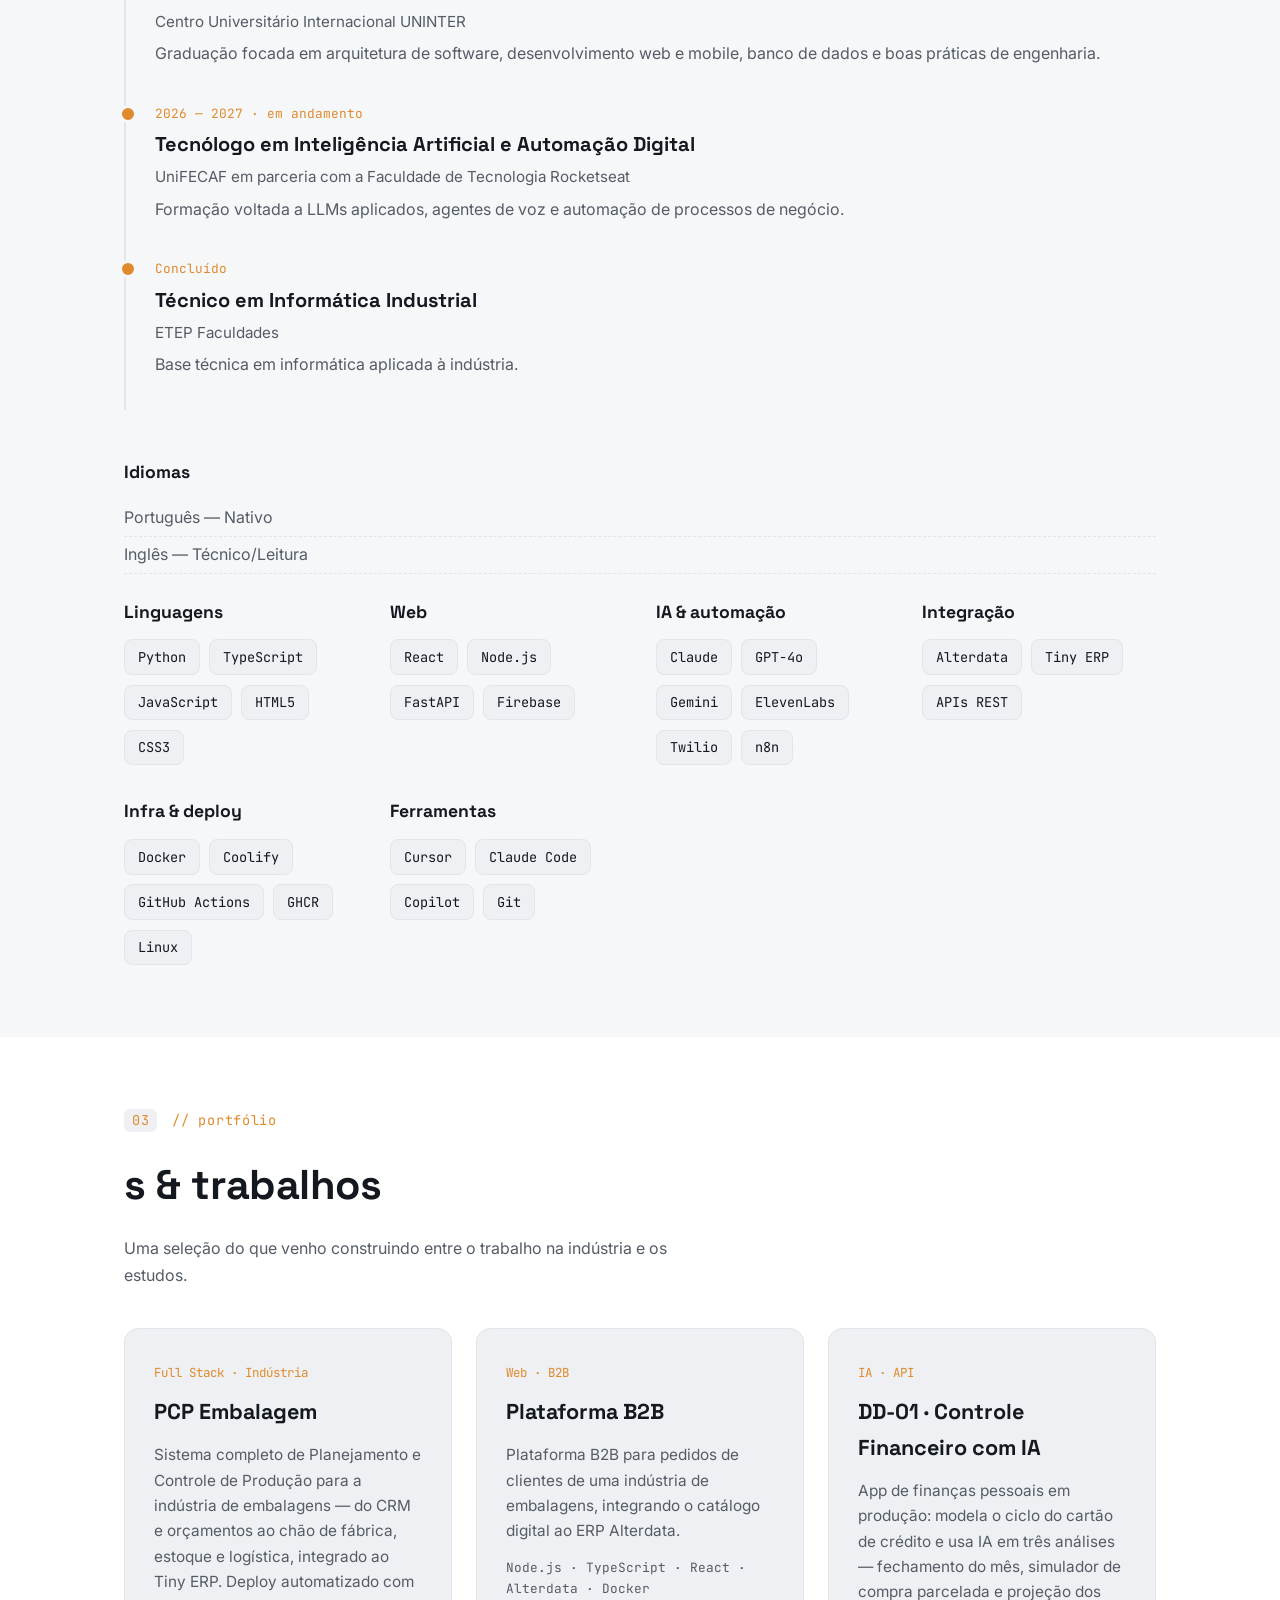
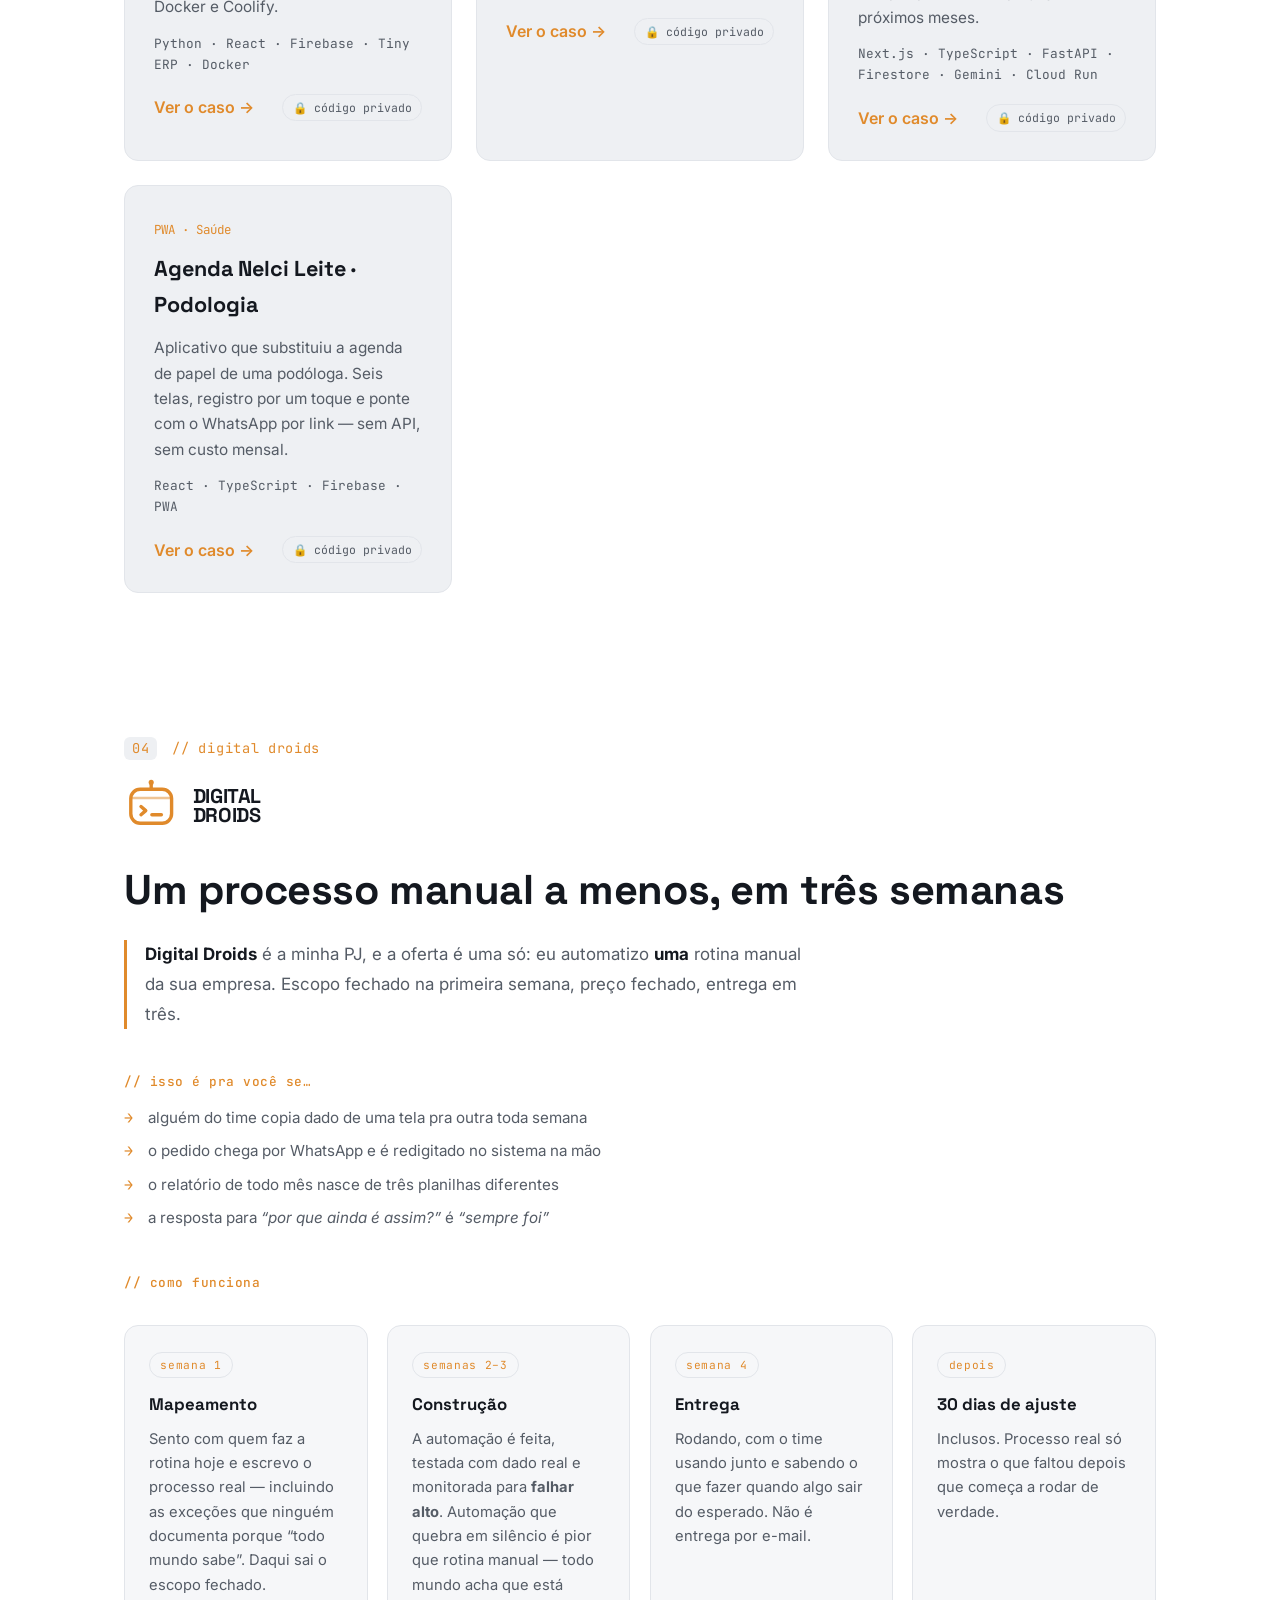
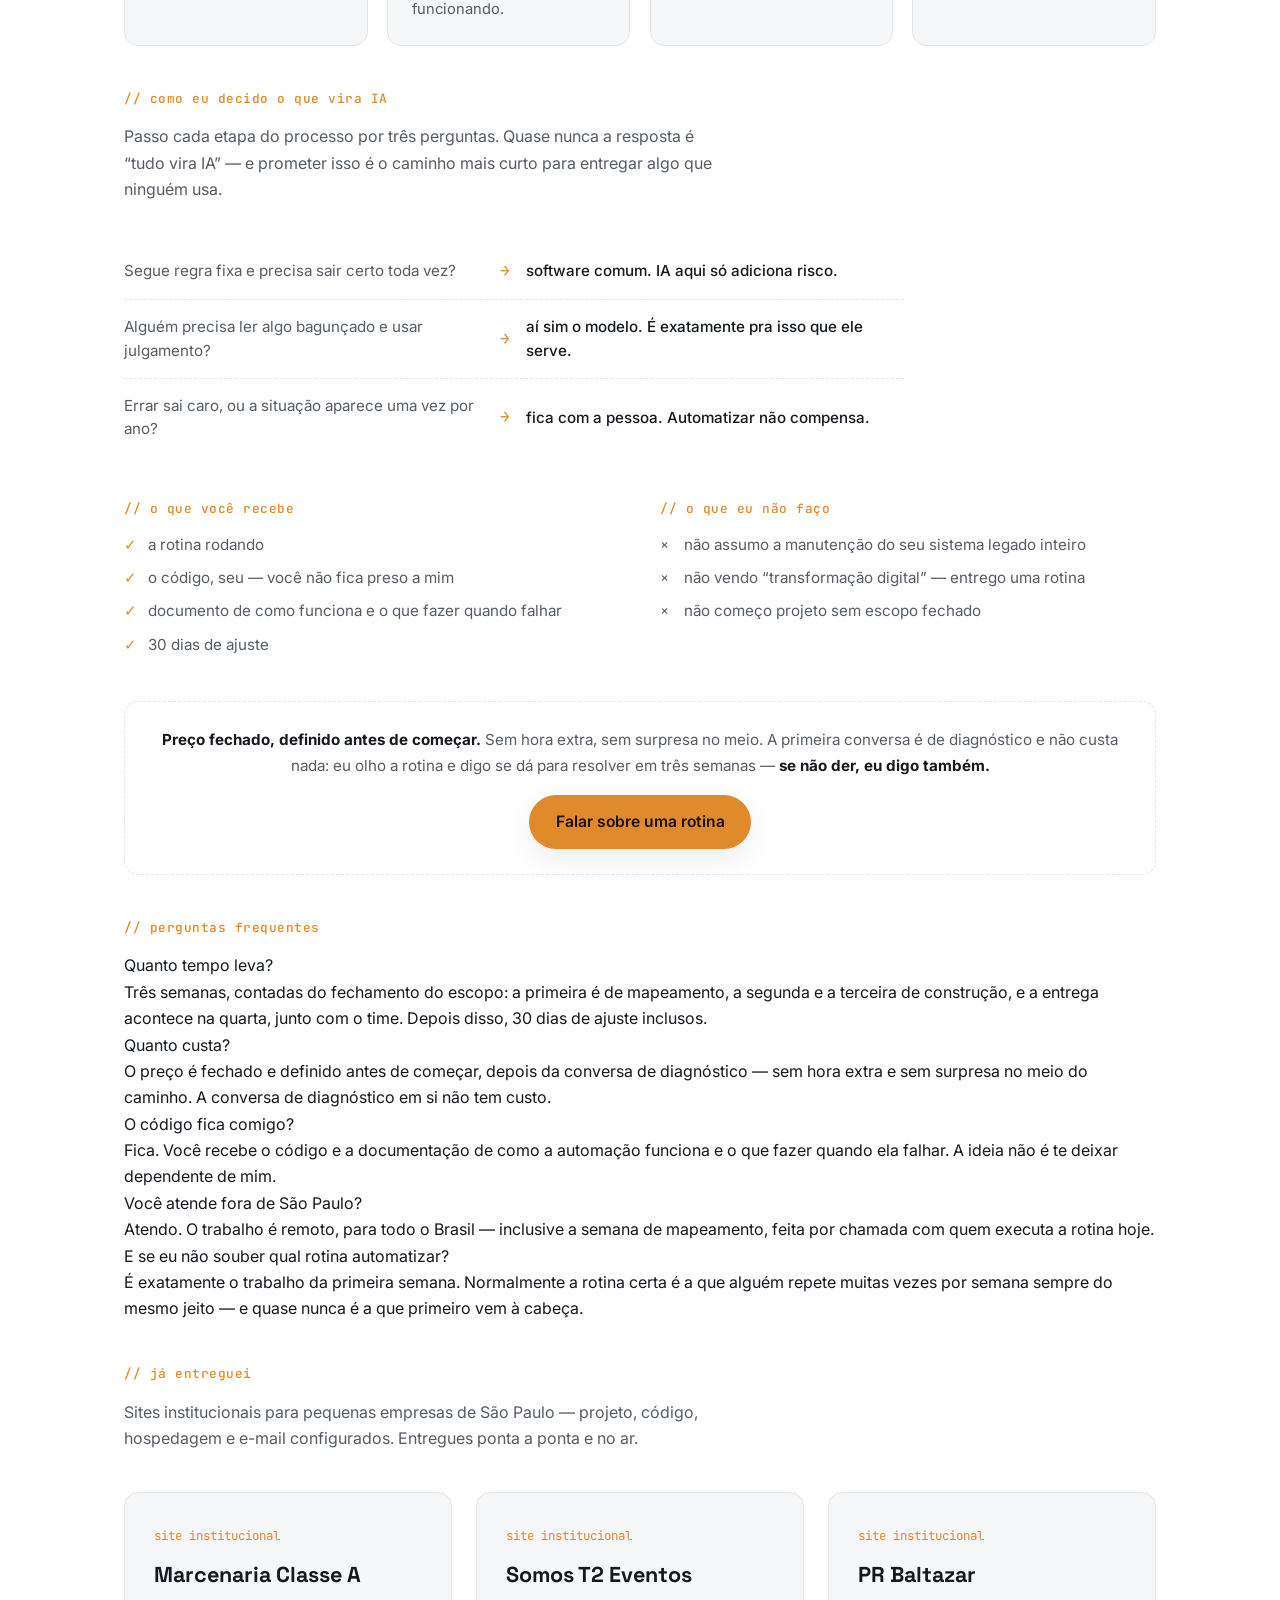
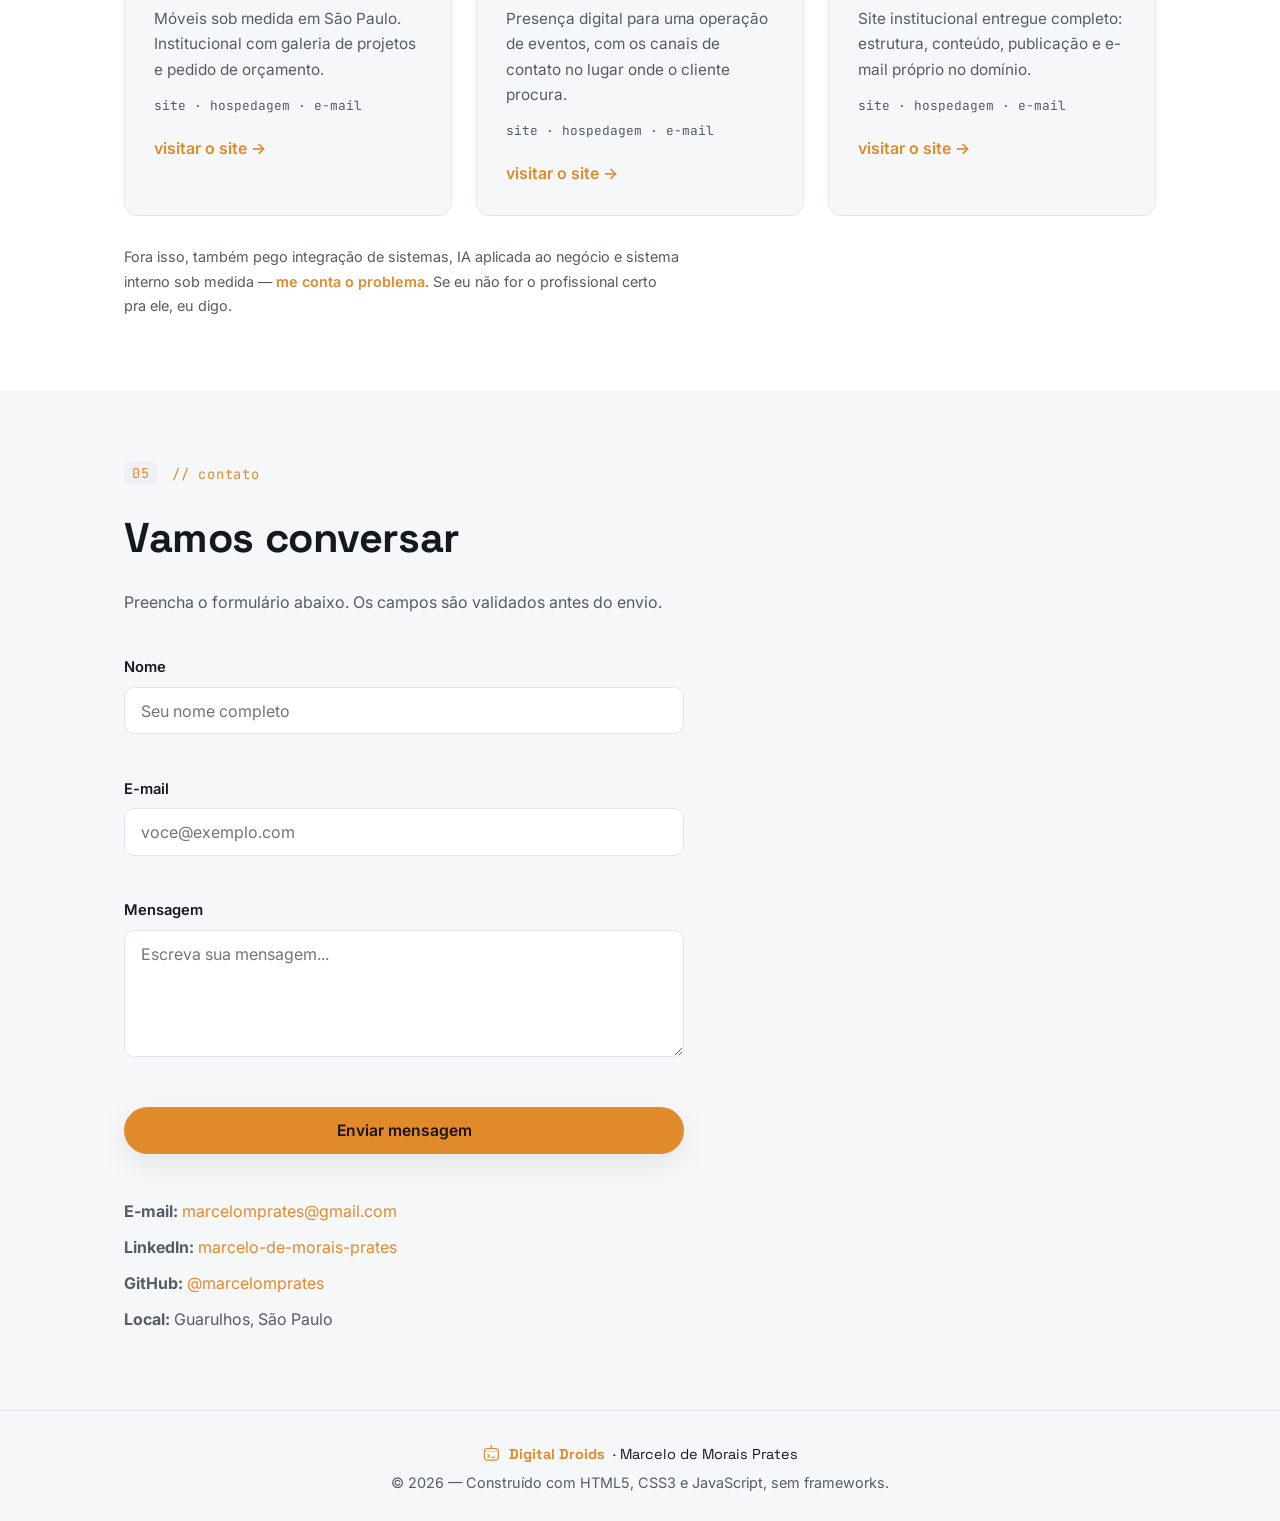
==== commit fe12ae32: "fix: corrige o ERP de cada projeto no portfolio fix: corrige o ERP de cada projeto no portfolio  A" ====
--- a/index.html
+++ b/index.html
@@ -123,7 +123,7 @@
         "url": "https://digitaldroids.com.br/",
         "name": "Marcelo Prates | Desenvolvedor Full Stack",
         "inLanguage": "pt-BR",
-        "dateModified": "2026-09-29",
+        "dateModified": "2026-11-04",
         "publisher": { "@id": "https://digitaldroids.com.br/#marcelo" }
       },
       {
@@ -362,8 +362,8 @@
           <div class="skill-bloco">
             <h3 class="skill-bloco__titulo">Integração</h3>
             <ul class="tags">
+              <li>Alterdata</li>
               <li>Tiny ERP</li>
-              <li>Alterdata</li>
               <li>APIs REST</li>
             </ul>
           </div>
@@ -408,10 +408,10 @@
             <h3 class="projeto__titulo">PCP Embalagem</h3>
             <p class="projeto__desc">
               Sistema completo de Planejamento e Controle de Produção para a indústria de
-              embalagens — do CRM e orçamentos ao chão de fábrica, estoque e logística.
-              Deploy automatizado com Docker e Coolify.
-            </p>
-            <p class="projeto__stack">Python · React · Firebase · Docker</p>
+              embalagens — do CRM e orçamentos ao chão de fábrica, estoque e logística,
+              integrado ao Tiny ERP. Deploy automatizado com Docker e Coolify.
+            </p>
+            <p class="projeto__stack">Python · React · Firebase · Tiny ERP · Docker</p>
             <div class="projeto__rodape">
               <a href="caso-pcp.html" class="projeto__link">Ver o caso →</a>
               <span class="projeto__selo" title="Código proprietário do empregador">🔒 código privado</span>
@@ -425,9 +425,9 @@
             <h3 class="projeto__titulo">Plataforma B2B</h3>
             <p class="projeto__desc">
               Plataforma B2B para pedidos de clientes de uma indústria de embalagens,
-              integrando o catálogo digital ao Tiny ERP.
-            </p>
-            <p class="projeto__stack">Node.js · React · Tiny API · Docker</p>
+              integrando o catálogo digital ao ERP Alterdata.
+            </p>
+            <p class="projeto__stack">Node.js · TypeScript · React · Alterdata · Docker</p>
             <div class="projeto__rodape">
               <a href="caso-b2b.html" class="projeto__link">Ver o caso →</a>
               <span class="projeto__selo" title="Código proprietário do empregador">🔒 código privado</span>
